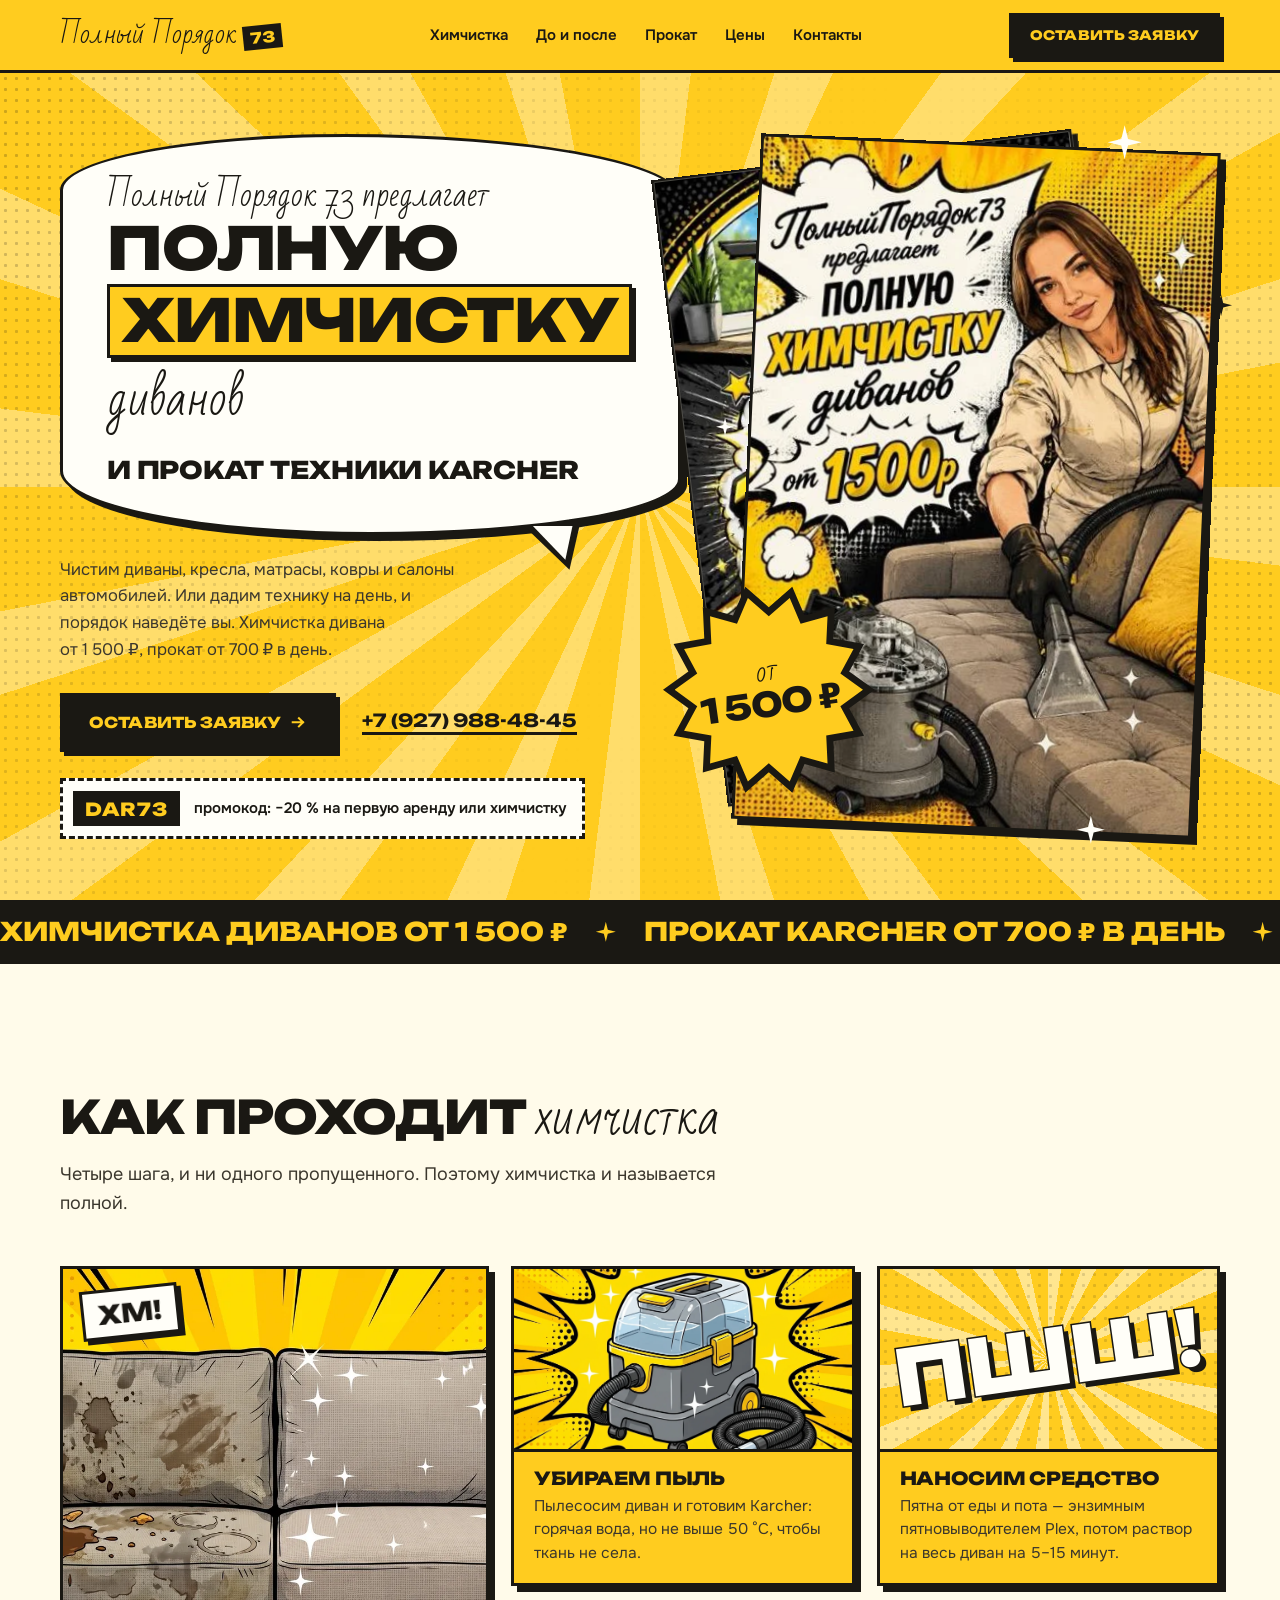
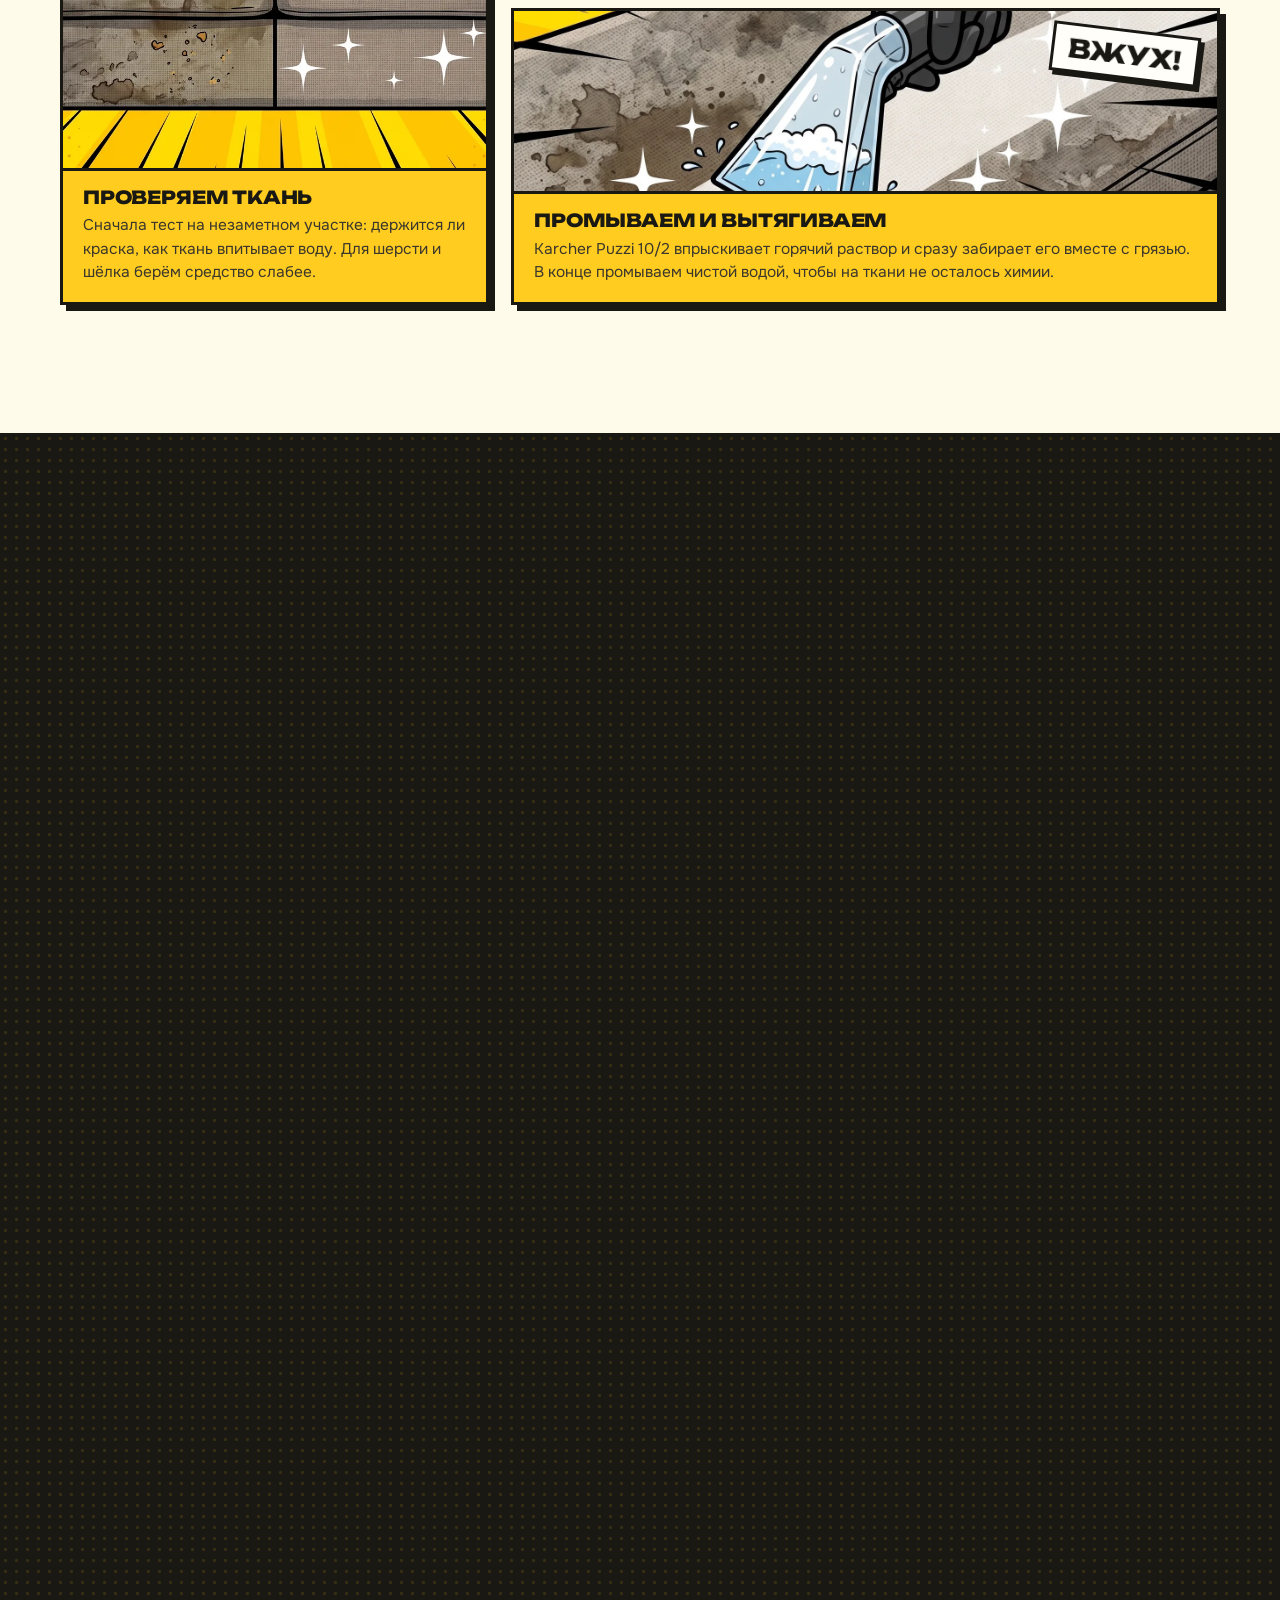
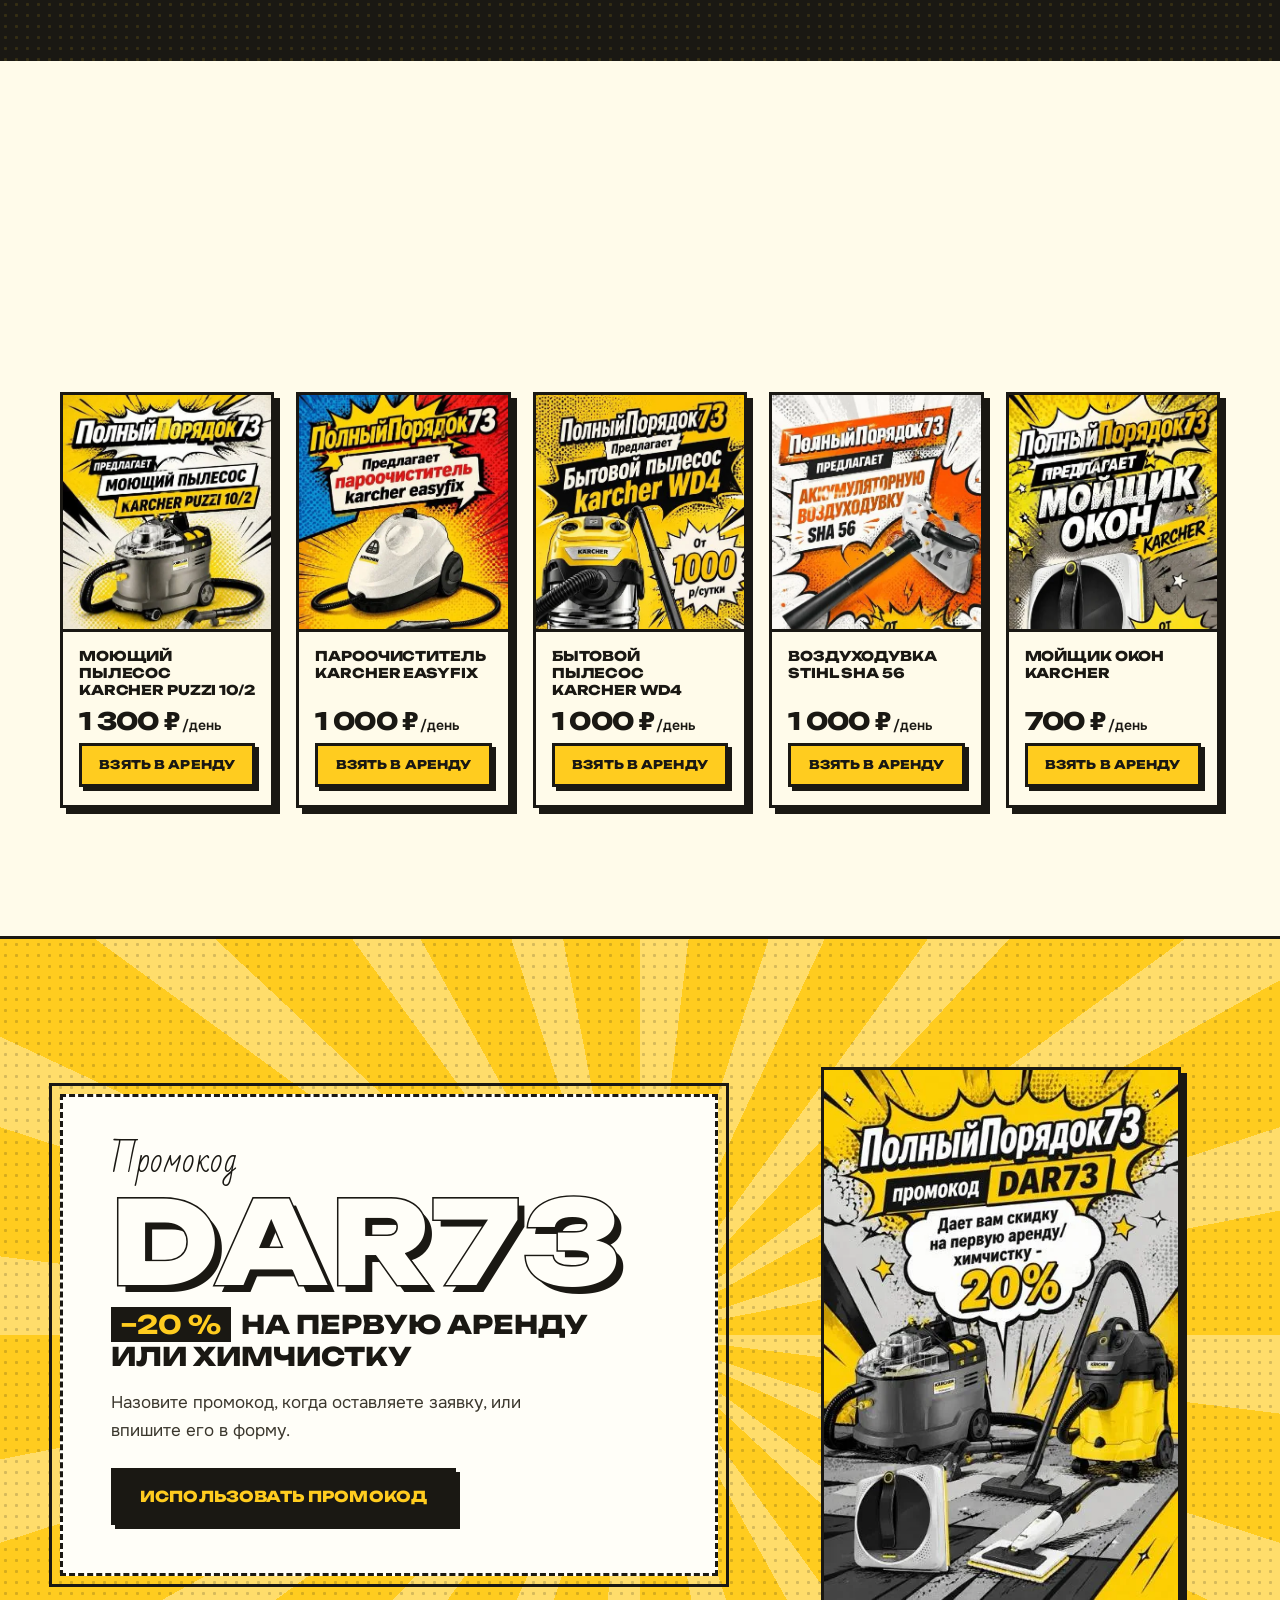
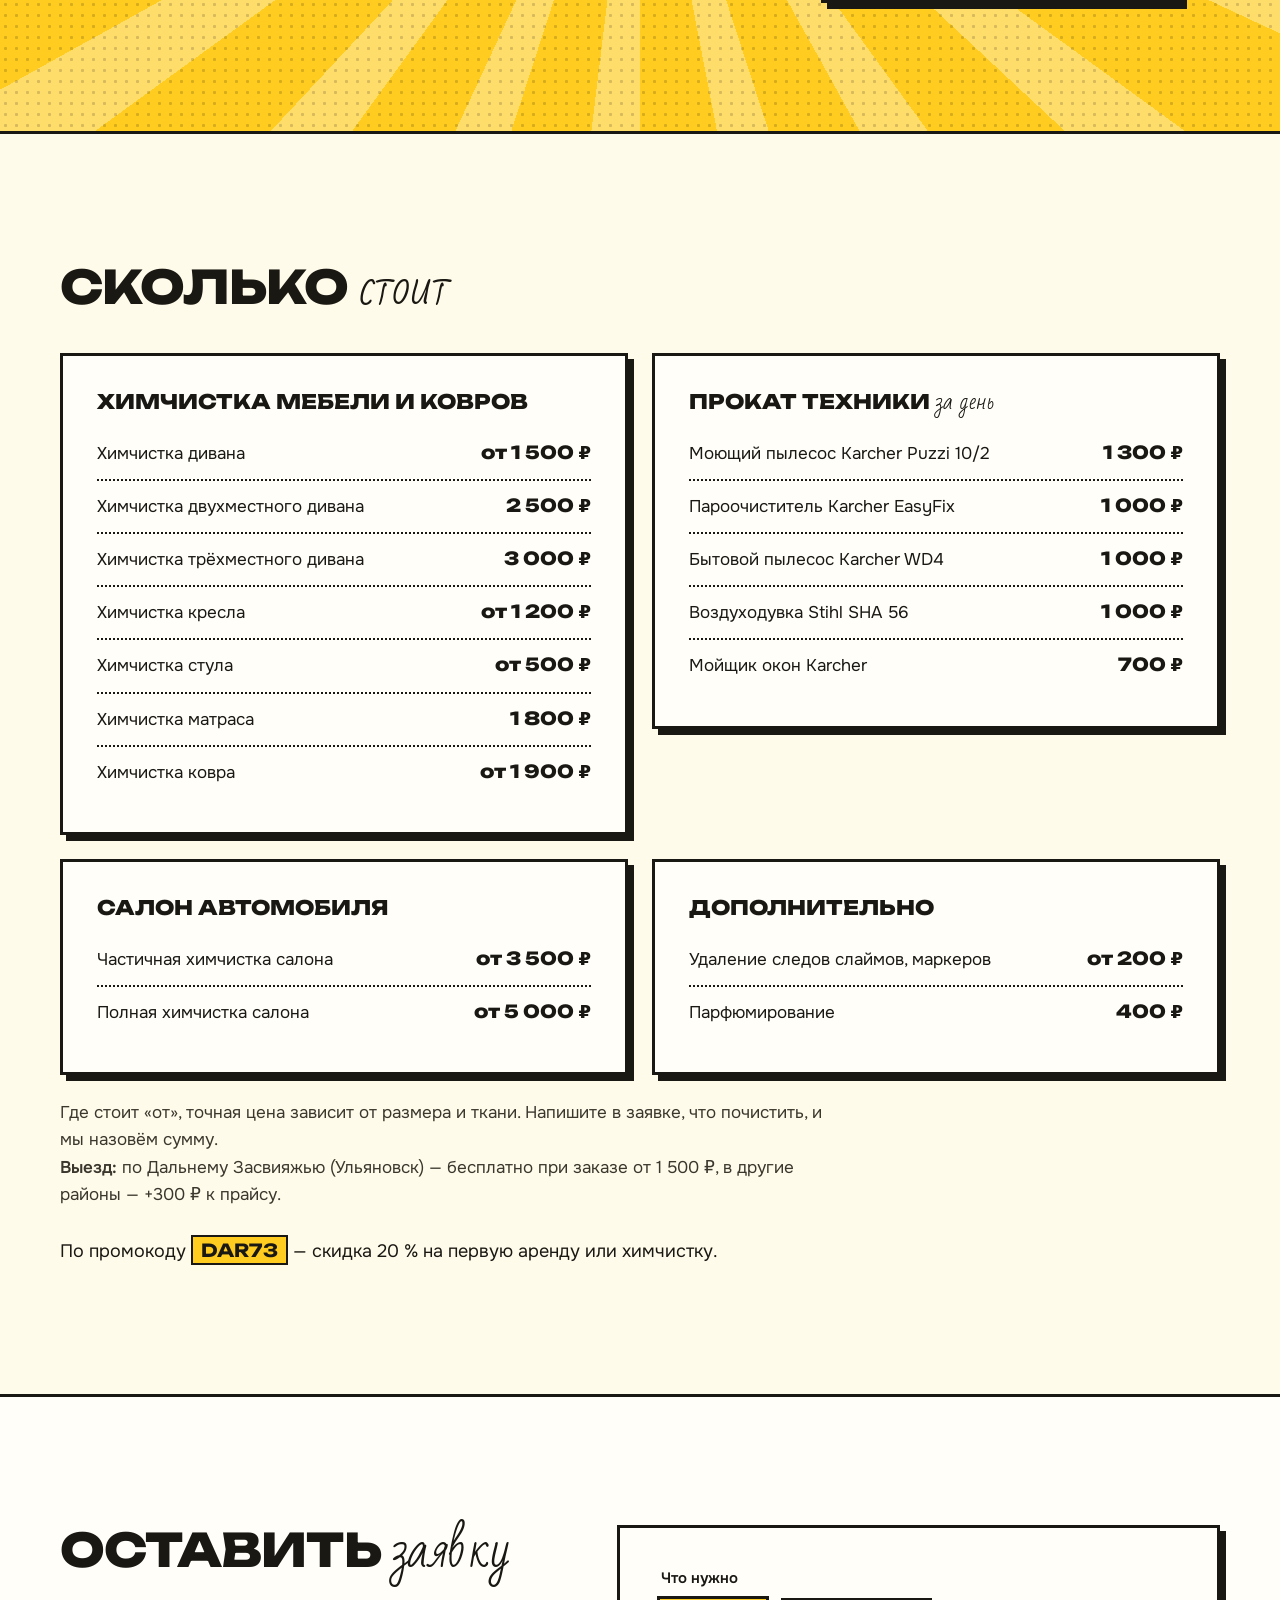
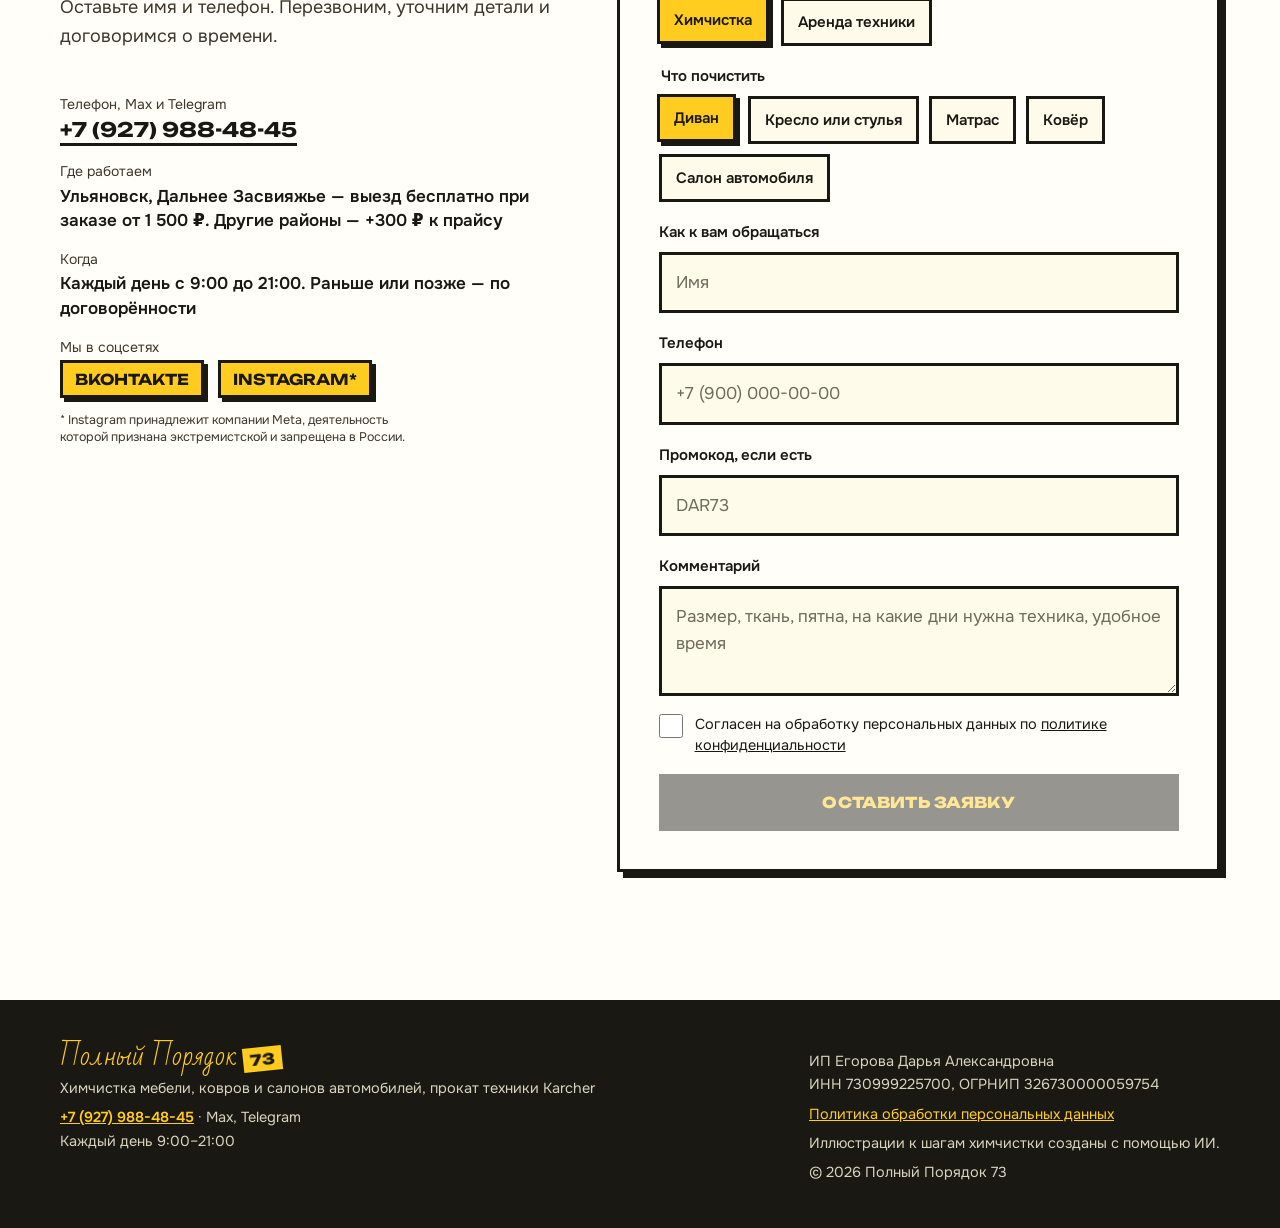
==== index.html @ cfc73b79 "Проект 00 — Полный Порядок 73: город Ульяновск Co-Authored-By: Claude Opus 5.5 (1M context) <noreply" ====
<!doctype html>
<html lang="ru">
<head>
<meta charset="utf-8">
<meta name="viewport" content="width=device-width, initial-scale=1, viewport-fit=cover">
<title>Полный Порядок 73 — химчистка диванов от 1 500 ₽ и прокат техники Karcher в Ульяновске</title>
<meta name="description" content="Ульяновск. Химчистка диванов от 1 500 ₽, кресел, матрасов, ковров и салонов автомобилей. Прокат техники Karcher от 700 ₽ в день: моющий пылесос Puzzi, пароочиститель, мойщик окон. Промокод DAR73 — скидка 20 % на первую аренду или химчистку.">
<meta name="theme-color" content="#ffcc1f">
<meta property="og:type" content="website">
<meta property="og:title" content="Полный Порядок 73 — химчистка диванов и прокат Karcher">
<meta property="og:description" content="Химчистка диванов от 1 500 ₽, прокат техники Karcher от 700 ₽ в день. Промокод DAR73 — скидка 20 %.">
<meta property="og:image" content="https://ledaomy26-hash.github.io/polnyy-poryadok-73/img/afisha.jpg">
<meta property="og:url" content="https://ledaomy26-hash.github.io/polnyy-poryadok-73/">
<meta property="og:locale" content="ru_RU">
<link rel="preload" href="fonts/unbounded-700-cyr.woff2" as="font" type="font/woff2" crossorigin>
<link rel="preload" href="fonts/badscript-cyr.woff2" as="font" type="font/woff2" crossorigin>
<link rel="stylesheet" href="css/style.css">
<script type="application/ld+json">
{"@context":"https://schema.org","@type":"LocalBusiness","name":"Полный Порядок 73","description":"Химчистка диванов, кресел, матрасов, ковров и салонов автомобилей, прокат техники Karcher","legalName":"ИП Егорова Дарья Александровна","taxID":"730999225700","priceRange":"200–5000 ₽","telephone":"+79279884845","openingHours":"Mo-Su 09:00-21:00","areaServed":"Ульяновск","address":{"@type":"PostalAddress","addressLocality":"Ульяновск","addressRegion":"Ульяновская область","addressCountry":"RU"},"sameAs":["https://vk.ru/id43137948"],"image":"img/afisha.jpg"}
</script>
</head>
<body>

<header class="top">
  <div class="wrap top__in">
    <a class="logo" href="#" aria-label="Полный Порядок 73, в начало"><span class="logo__name">Полный Порядок</span><span class="logo__num">73</span></a>
    <nav class="nav" aria-label="Разделы">
      <a href="#kak">Химчистка</a>
      <a href="#do-posle">До и после</a>
      <a href="#prokat">Прокат</a>
      <a href="#cena">Цены</a>
      <a href="#zayavka">Контакты</a>
    </nav>
    <a class="btn" href="#zayavka">Оставить заявку</a>
  </div>
</header>

<main>
  <section class="hero" aria-labelledby="h1">
    <div class="rays" aria-hidden="true"></div>
    <div class="halftone" aria-hidden="true"></div>
    <div class="wrap hero__grid">
      <div class="hero__text">
        <div class="bubble">
          <p class="hero__hand">Полный Порядок 73 предлагает</p>
          <h1 id="h1"><span class="w" style="--i:0">Полную</span> <span class="w mark" style="--i:1">химчистку</span> <span class="w hand" style="--i:2">диванов</span><span class="w h1__plus" style="--i:3">и&nbsp;прокат техники Karcher</span></h1>
        </div>
        <p class="hero__sub">Чистим диваны, кресла, матрасы, ковры и салоны автомобилей. Или дадим технику на день, и порядок наведёте вы. Химчистка дивана от&nbsp;1&nbsp;500&nbsp;₽, прокат от&nbsp;700&nbsp;₽ в&nbsp;день.</p>
        <div class="hero__cta">
          <a class="btn" href="#zayavka">Оставить заявку
            <svg class="btn__arrow" viewBox="0 0 24 24" fill="none" stroke="currentColor" stroke-width="3" stroke-linecap="square" aria-hidden="true"><path d="M4 12h15M13 6l6 6-6 6"/></svg></a>
          <a class="hero__phone" href="tel:+79279884845">+7 (927) 988-48-45</a>
        </div>
        <a class="hero__promo" href="#promo"><b>DAR73</b><span>промокод: −20&nbsp;% на&nbsp;первую аренду или химчистку</span></a>
      </div>
      <div class="hero__art">
        <div class="panel panel--back">
          <picture>
            <source srcset="img/afisha.webp" type="image/webp">
            <img src="img/afisha.jpg" width="445" height="667" alt="Техника Karcher Полного Порядка 73: моющий пылесос, пароочиститель, мойщик окон, хозяйственный пылесос, воздуходувка">
          </picture>
        </div>
        <div class="panel">
          <picture>
            <source srcset="img/plakat.webp" type="image/webp">
            <img src="img/plakat.jpg" width="445" height="667" alt="Дарья, мастер Полного Порядка 73, чистит диван моющим пылесосом">
          </picture>
        </div>
        <div class="price-star" aria-label="Химчистка дивана от 1 500 рублей"><div class="price-star__in"><span><small>от</small><b>1&nbsp;500&nbsp;₽</b></span></div></div>
        <i class="spark" style="--s:34px;top:-18px;right:14%;--d:.2s" aria-hidden="true"></i>
        <i class="spark spark--ink" style="--s:22px;top:22%;right:-26px;--d:1.1s" aria-hidden="true"></i>
        <i class="spark" style="--s:28px;bottom:-14px;right:22%;--d:.7s" aria-hidden="true"></i>
        <i class="spark" style="--s:18px;top:40%;left:-30px;--d:1.6s" aria-hidden="true"></i>
      </div>
    </div>
  </section>

  <div class="ticker" aria-hidden="true">
    <div class="ticker__track">
      <div class="ticker__item"><span>Химчистка диванов от 1 500 ₽</span><i></i><span>Прокат Karcher от 700 ₽ в день</span><i></i><span>Промокод DAR73 — −20 %</span><i></i><span>Полный Порядок 73</span><i></i></div>
      <div class="ticker__item"><span>Химчистка диванов от 1 500 ₽</span><i></i><span>Прокат Karcher от 700 ₽ в день</span><i></i><span>Промокод DAR73 — −20 %</span><i></i><span>Полный Порядок 73</span><i></i></div>
    </div>
  </div>

  <section class="sec" id="kak" aria-labelledby="h-kak">
    <div class="wrap">
      <h2 class="h2 rv" id="h-kak">Как проходит <span class="hand">химчистка</span></h2>
      <p class="lead rv" style="--i:1">Четыре шага, и ни одного пропущенного. Поэтому химчистка и называется полной.</p>

      <div class="strip">
        <article class="frame frame--big rv" style="--rr:-3deg">
          <div class="frame__pic">
            <picture>
              <source srcset="img/do-posle.webp" type="image/webp">
              <img src="img/do-posle.jpg" alt="Половина дивана грязная, половина чистая" loading="lazy">
            </picture>
          </div>
          <span class="boom" style="top:18px;left:18px;--r:-6deg">Хм!</span>
          <div class="frame__cap"><h3>Проверяем ткань</h3><p>Сначала тест на незаметном участке: держится ли краска, как ткань впитывает воду. Для шерсти и шёлка берём средство слабее.</p></div>
        </article>

        <article class="frame rv" style="--rr:4deg;--i:1">
          <div class="frame__pic">
            <picture>
              <source srcset="img/ekstraktor.webp" type="image/webp">
              <img src="img/ekstraktor.jpg" alt="Моющий пылесос-экстрактор" loading="lazy">
            </picture>
          </div>
          <div class="frame__cap"><h3>Убираем пыль</h3><p>Пылесосим диван и готовим Karcher: горячая вода, но не выше 50&nbsp;°C, чтобы ткань не села.</p></div>
        </article>

        <article class="frame frame--type rv" style="--rr:-5deg;--i:2">
          <div class="frame__pic frame__pic--type">
            <div class="halftone" aria-hidden="true"></div>
            <span class="onomato" aria-hidden="true">Пшш!</span>
          </div>
          <div class="frame__cap"><h3>Наносим средство</h3><p>Пятна от еды и пота — энзимным пятновыводителем Plex, потом раствор на весь диван на 5–15 минут.</p></div>
        </article>

        <article class="frame frame--wide rv" style="--rr:2deg;--i:3">
          <div class="frame__pic">
            <picture>
              <source srcset="img/nasadka.webp" type="image/webp">
              <img src="img/nasadka.jpg" alt="Рука в перчатке ведёт насадкой экстрактора по ткани дивана" loading="lazy">
            </picture>
          </div>
          <span class="boom" style="top:18px;right:18px;--r:7deg">Вжух!</span>
          <div class="frame__cap"><h3>Промываем и вытягиваем</h3><p>Karcher Puzzi 10/2 впрыскивает горячий раствор и сразу забирает его вместе с грязью. В конце промываем чистой водой, чтобы на ткани не осталось химии.</p></div>
        </article>
      </div>
    </div>
  </section>

  <section class="sec ba" id="do-posle" aria-labelledby="h-ba">
    <div class="halftone" aria-hidden="true"></div>
    <div class="wrap">
      <h2 class="h2 rv" id="h-ba">До и после</h2>
      <p class="lead rv" style="--i:1">Фотографии наших работ. Нажмите на снимок, чтобы открыть крупно.</p>
      <div class="works">
        <figure class="work work--tall rv" style="--rr:-2deg">
          <button class="work__pic" type="button" data-zoom="img/rabota-divan.jpg" aria-label="Открыть крупно: угловой диван до и после чистки">
            <picture>
              <source srcset="img/rabota-divan.webp" type="image/webp">
              <img src="img/rabota-divan.jpg" width="853" height="1280" alt="Угловой диван: сверху до чистки, снизу после" loading="lazy">
            </picture>
            <span class="ba__tag ba__tag--before" style="top:14px;left:14px">До</span>
            <span class="ba__tag ba__tag--after" style="top:calc(50% + 14px);left:14px;right:auto">После</span>
          </button>
          <figcaption>Угловой диван</figcaption>
        </figure>
        <figure class="work rv" style="--rr:2deg;--i:1">
          <button class="work__pic" type="button" data-zoom="img/rabota-matras.jpg" aria-label="Открыть крупно: матрас до и после чистки">
            <picture>
              <source srcset="img/rabota-matras.webp" type="image/webp">
              <img src="img/rabota-matras.jpg" width="1000" height="1000" alt="Матрас: слева до чистки, справа после" loading="lazy">
            </picture>
            <span class="ba__tag ba__tag--before">До</span>
            <span class="ba__tag ba__tag--after">После</span>
          </button>
          <figcaption>Матрас</figcaption>
        </figure>
        <figure class="work rv" style="--rr:-3deg;--i:2">
          <button class="work__pic" type="button" data-zoom="img/rabota-laminat.jpg" aria-label="Открыть крупно: ламинат до и после чистки">
            <picture>
              <source srcset="img/rabota-laminat.webp" type="image/webp">
              <img src="img/rabota-laminat.jpg" width="1000" height="1000" alt="Ламинат: слева до чистки, справа после" loading="lazy">
            </picture>
            <span class="ba__tag ba__tag--before">До</span>
            <span class="ba__tag ba__tag--after">После</span>
          </button>
          <figcaption>Ламинат</figcaption>
        </figure>
        <figure class="work rv" style="--rr:3deg;--i:3">
          <button class="work__pic" type="button" data-zoom="img/rabota-sidenya.jpg" aria-label="Открыть крупно: сиденья автомобиля до и после чистки">
            <picture>
              <source srcset="img/rabota-sidenya.webp" type="image/webp">
              <img src="img/rabota-sidenya.jpg" width="1000" height="1000" alt="Сиденья автомобиля: слева до чистки, справа после" loading="lazy">
            </picture>
            <span class="ba__tag ba__tag--before">До</span>
            <span class="ba__tag ba__tag--after">После</span>
          </button>
          <figcaption>Сиденья автомобиля</figcaption>
        </figure>
        <div class="work work--next rv" style="--rr:-2deg;--i:4">
          <p>Следующий —</p>
          <b>ваш диван</b>
          <small>По промокоду DAR73 первая химчистка на 20&nbsp;% дешевле.</small>
          <a class="btn" href="#zayavka">Оставить заявку</a>
        </div>
      </div>
    </div>
  </section>

  <section class="sec" id="prokat" aria-labelledby="h-prokat">
    <div class="wrap">
      <h2 class="h2 rv" id="h-prokat">Прокат техники <span class="hand">Karcher</span></h2>
      <p class="lead rv" style="--i:1">Хотите навести порядок сами? Берите технику на день. Цена указана за день аренды. Нужен только паспорт или другой документ, удостоверяющий личность, — без залога.</p>
      <div class="rent">
        <article class="item rv" style="--rr:-2deg">
          <picture>
            <source srcset="img/prokat-puzzi.webp" type="image/webp">
            <img src="img/prokat-puzzi.jpg" width="445" height="667" alt="Моющий пылесос Karcher Puzzi 10/2" loading="lazy">
          </picture>
          <div class="item__cap">
            <h3>Моющий пылесос Karcher Puzzi&nbsp;10/2</h3>
            <p class="item__price">1&nbsp;300&nbsp;₽<span>/день</span></p>
            <a class="btn btn--sun" href="#zayavka" data-pick="Моющий пылесос Karcher Puzzi 10/2">Взять в аренду</a>
          </div>
        </article>
        <article class="item rv" style="--rr:2deg;--i:1">
          <picture>
            <source srcset="img/prokat-easyfix.webp" type="image/webp">
            <img src="img/prokat-easyfix.jpg" width="445" height="667" alt="Пароочиститель Karcher EasyFix" loading="lazy">
          </picture>
          <div class="item__cap">
            <h3>Пароочиститель Karcher EasyFix</h3>
            <p class="item__price">1&nbsp;000&nbsp;₽<span>/день</span></p>
            <a class="btn btn--sun" href="#zayavka" data-pick="Пароочиститель Karcher EasyFix">Взять в аренду</a>
          </div>
        </article>
        <article class="item rv" style="--rr:-3deg;--i:2">
          <picture>
            <source srcset="img/prokat-wd4.webp" type="image/webp">
            <img src="img/prokat-wd4.jpg" width="445" height="667" alt="Бытовой пылесос Karcher WD4" loading="lazy">
          </picture>
          <div class="item__cap">
            <h3>Бытовой пылесос Karcher WD4</h3>
            <p class="item__price">1&nbsp;000&nbsp;₽<span>/день</span></p>
            <a class="btn btn--sun" href="#zayavka" data-pick="Бытовой пылесос Karcher WD4">Взять в аренду</a>
          </div>
        </article>
        <article class="item rv" style="--rr:3deg;--i:3">
          <picture>
            <source srcset="img/prokat-sha56.webp" type="image/webp">
            <img src="img/prokat-sha56.jpg" width="445" height="667" alt="Воздуходувка Stihl SHA 56" loading="lazy">
          </picture>
          <div class="item__cap">
            <h3>Воздуходувка Stihl SHA&nbsp;56</h3>
            <p class="item__price">1&nbsp;000&nbsp;₽<span>/день</span></p>
            <a class="btn btn--sun" href="#zayavka" data-pick="Воздуходувка Stihl SHA 56">Взять в аренду</a>
          </div>
        </article>
        <article class="item rv" style="--rr:-2deg;--i:4">
          <picture>
            <source srcset="img/prokat-okna.webp" type="image/webp">
            <img src="img/prokat-okna.jpg" width="445" height="667" alt="Мойщик окон Karcher" loading="lazy">
          </picture>
          <div class="item__cap">
            <h3>Мойщик окон Karcher</h3>
            <p class="item__price">700&nbsp;₽<span>/день</span></p>
            <a class="btn btn--sun" href="#zayavka" data-pick="Мойщик окон Karcher">Взять в аренду</a>
          </div>
        </article>
      </div>
    </div>
  </section>

  <section class="sec promo" id="promo" aria-labelledby="h-promo">
    <div class="rays" aria-hidden="true"></div>
    <div class="halftone" aria-hidden="true"></div>
    <div class="wrap promo__in">
      <div class="coupon rv">
        <p class="coupon__hand">Промокод</p>
        <h2 class="coupon__code" id="h-promo">DAR73</h2>
        <p class="coupon__deal"><b>−20&nbsp;%</b> на первую аренду или химчистку</p>
        <p class="coupon__how">Назовите промокод, когда оставляете заявку, или впишите его в форму.</p>
        <a class="btn" href="#zayavka">Использовать промокод</a>
      </div>
      <div class="promo__art rv" style="--rr:4deg;--i:1">
        <div class="panel">
          <picture>
            <source srcset="img/promo-dar73.webp" type="image/webp">
            <img src="img/promo-dar73.jpg" width="445" height="667" alt="Промокод DAR73 даёт скидку 20 % на первую аренду или химчистку" loading="lazy">
          </picture>
        </div>
      </div>
    </div>
  </section>

  <section class="sec" id="cena" aria-labelledby="h-cena">
    <div class="wrap">
      <h2 class="h2 rv" id="h-cena">Сколько <span class="hand">стоит</span></h2>
      <div class="prices">
        <div class="prices__box rv">
          <h3>Химчистка мебели и ковров</h3>
          <ul>
            <li><span>Химчистка дивана</span><b>от 1&nbsp;500&nbsp;₽</b></li>
            <li><span>Химчистка двухместного дивана</span><b>2&nbsp;500&nbsp;₽</b></li>
            <li><span>Химчистка трёхместного дивана</span><b>3&nbsp;000&nbsp;₽</b></li>
            <li><span>Химчистка кресла</span><b>от 1&nbsp;200&nbsp;₽</b></li>
            <li><span>Химчистка стула</span><b>от 500&nbsp;₽</b></li>
            <li><span>Химчистка матраса</span><b>1&nbsp;800&nbsp;₽</b></li>
            <li><span>Химчистка ковра</span><b>от 1&nbsp;900&nbsp;₽</b></li>
          </ul>
        </div>
        <div class="prices__box rv" style="--i:1">
          <h3>Прокат техники <small>за день</small></h3>
          <ul>
            <li><span>Моющий пылесос Karcher Puzzi 10/2</span><b>1&nbsp;300&nbsp;₽</b></li>
            <li><span>Пароочиститель Karcher EasyFix</span><b>1&nbsp;000&nbsp;₽</b></li>
            <li><span>Бытовой пылесос Karcher WD4</span><b>1&nbsp;000&nbsp;₽</b></li>
            <li><span>Воздуходувка Stihl SHA 56</span><b>1&nbsp;000&nbsp;₽</b></li>
            <li><span>Мойщик окон Karcher</span><b>700&nbsp;₽</b></li>
          </ul>
        </div>
        <div class="prices__box rv" style="--i:2">
          <h3>Салон автомобиля</h3>
          <ul>
            <li><span>Частичная химчистка салона</span><b>от 3&nbsp;500&nbsp;₽</b></li>
            <li><span>Полная химчистка салона</span><b>от 5&nbsp;000&nbsp;₽</b></li>
          </ul>
        </div>
        <div class="prices__box rv" style="--i:3">
          <h3>Дополнительно</h3>
          <ul>
            <li><span>Удаление следов слаймов, маркеров</span><b>от 200&nbsp;₽</b></li>
            <li><span>Парфюмирование</span><b>400&nbsp;₽</b></li>
          </ul>
        </div>
      </div>
      <p class="prices__note rv">Где стоит «от», точная цена зависит от размера и ткани. Напишите в заявке, что почистить, и мы назовём сумму.<br><b>Выезд:</b> по Дальнему Засвияжью (Ульяновск) — бесплатно при заказе от 1&nbsp;500&nbsp;₽, в другие районы — +300&nbsp;₽ к прайсу.</p>
      <p class="prices__promo rv" style="--i:2">По промокоду <b>DAR73</b> — скидка 20&nbsp;% на первую аренду или химчистку.</p>
    </div>
  </section>

  <section class="sec sec--paper" id="zayavka" aria-labelledby="h-zayavka">
    <div class="wrap order">
      <div class="order__aside">
        <h2 class="h2 rv" id="h-zayavka">Оставить <span class="hand">заявку</span></h2>
        <p class="lead rv" style="--i:1">Оставьте имя и телефон. Перезвоним, уточним детали и договоримся о времени.</p>
        <ul class="contacts rv" style="--i:2">
          <li><span>Телефон, Max и Telegram</span><a href="tel:+79279884845">+7 (927) 988-48-45</a></li>
          <li><span>Где работаем</span><b>Ульяновск, Дальнее Засвияжье — выезд бесплатно при заказе от&nbsp;1&nbsp;500&nbsp;₽. Другие районы — +300&nbsp;₽ к&nbsp;прайсу</b></li>
          <li><span>Когда</span><b>Каждый день с&nbsp;9:00 до&nbsp;21:00. Раньше или позже — по договорённости</b></li>
          <li><span>Мы в соцсетях</span><span class="socials"><a href="https://vk.ru/id43137948" target="_blank" rel="noopener">ВКонтакте</a><a href="https://instagram.com/polniyporyadok73" target="_blank" rel="noopener">Instagram*</a></span></li>
        </ul>
        <p class="meta-note rv" style="--i:3">* Instagram принадлежит компании Meta, деятельность которой признана экстремистской и запрещена в России.</p>
      </div>

      <form class="form rv" style="--i:1" novalidate data-form>
        <fieldset class="field chips">
          <legend>Что нужно</legend>
          <label class="chip"><input type="radio" name="usluga" value="Химчистка" checked data-usluga><span>Химчистка</span></label>
          <label class="chip"><input type="radio" name="usluga" value="Аренда техники" data-usluga><span>Аренда техники</span></label>
        </fieldset>
        <fieldset class="field chips" data-for="Химчистка">
          <legend>Что почистить</legend>
          <label class="chip"><input type="radio" name="chto" value="Диван" checked><span>Диван</span></label>
          <label class="chip"><input type="radio" name="chto" value="Кресло или стулья"><span>Кресло или стулья</span></label>
          <label class="chip"><input type="radio" name="chto" value="Матрас"><span>Матрас</span></label>
          <label class="chip"><input type="radio" name="chto" value="Ковёр"><span>Ковёр</span></label>
          <label class="chip"><input type="radio" name="chto" value="Салон автомобиля"><span>Салон автомобиля</span></label>
        </fieldset>
        <div class="field" data-for="Аренда техники" hidden>
          <label for="f-tech">Какая техника</label>
          <select id="f-tech" name="tehnika">
            <option>Моющий пылесос Karcher Puzzi 10/2</option>
            <option>Пароочиститель Karcher EasyFix</option>
            <option>Бытовой пылесос Karcher WD4</option>
            <option>Воздуходувка Stihl SHA 56</option>
            <option>Мойщик окон Karcher</option>
          </select>
        </div>
        <div class="field">
          <label for="f-name">Как к вам обращаться</label>
          <input id="f-name" name="name" type="text" autocomplete="name" placeholder="Имя">
        </div>
        <div class="field" data-need>
          <label for="f-phone">Телефон</label>
          <input id="f-phone" name="phone" type="tel" inputmode="tel" autocomplete="tel" placeholder="+7 (900) 000-00-00" required>
          <span class="err" role="alert">Укажите номер, чтобы мы могли перезвонить</span>
        </div>
        <div class="field">
          <label for="f-promo">Промокод, если есть</label>
          <input id="f-promo" name="promo" type="text" autocomplete="off" placeholder="DAR73">
        </div>
        <div class="field">
          <label for="f-msg">Комментарий</label>
          <textarea id="f-msg" name="msg" placeholder="Размер, ткань, пятна, на какие дни нужна техника, удобное время"></textarea>
        </div>
        <label class="consent"><input type="checkbox" name="consent" data-consent> <span>Согласен на обработку персональных данных по <a href="politika.html">политике конфиденциальности</a></span></label>
        <button class="btn" type="submit" disabled data-submit>Оставить заявку</button>
        <div class="form__done" hidden data-done>
          <b>Заявка принята!</b>
          <p>Скоро перезвоним</p>
        </div>
      </form>
    </div>
  </section>
</main>

<footer class="foot">
  <div class="wrap foot__in">
    <div>
      <a class="logo" href="#"><span class="logo__name">Полный Порядок</span><span class="logo__num">73</span></a>
      <p>Химчистка мебели, ковров и салонов автомобилей, прокат техники Karcher</p>
      <p><a href="tel:+79279884845">+7 (927) 988-48-45</a> · Max, Telegram<br>Каждый день 9:00–21:00</p>
    </div>
    <div>
      <p>ИП Егорова Дарья Александровна<br>ИНН 730999225700, ОГРНИП 326730000059754</p>
      <p><a href="politika.html">Политика обработки персональных данных</a></p>
      <p>Иллюстрации к шагам химчистки созданы с помощью ИИ.</p>
      <p>© 2026 Полный Порядок 73</p>
    </div>
  </div>
</footer>

<div class="dock"><a class="btn btn--sun dock__call" href="tel:+79279884845" aria-label="Позвонить +7 (927) 988-48-45">Позвонить</a><a class="btn" href="#zayavka">Заявка</a></div>

<dialog class="zoom" data-zoom-box aria-label="Фото работы крупно">
  <img alt="" data-zoom-img>
  <button class="zoom__x" type="button" data-zoom-close aria-label="Закрыть">×</button>
</dialog>

<script src="js/site.js" defer></script>
</body>
</html>
---- css/style.css ----
/* Полный Порядок 73 — химчистка диванов. Стиль взят с плаката заказчика: комикс, жёлтый с чёрным, точечный растр. */

@font-face{font-family:"Unbounded";font-weight:700 800;font-display:swap;src:url("../fonts/unbounded-700-cyr.woff2") format("woff2");unicode-range:U+0301,U+0400-045F,U+0490-0491,U+04B0-04B1,U+2116}
@font-face{font-family:"Unbounded";font-weight:700 800;font-display:swap;src:url("../fonts/unbounded-700-lat.woff2") format("woff2");unicode-range:U+0000-00FF,U+0131,U+0152-0153,U+02BB-02BC,U+02C6,U+02DA,U+02DC,U+2000-206F,U+20BD,U+2122,U+2212}
@font-face{font-family:"Onest";font-weight:400 600;font-display:swap;src:url("../fonts/onest-400-cyr.woff2") format("woff2");unicode-range:U+0301,U+0400-045F,U+0490-0491,U+04B0-04B1,U+2116}
@font-face{font-family:"Onest";font-weight:400 600;font-display:swap;src:url("../fonts/onest-400-lat.woff2") format("woff2");unicode-range:U+0000-00FF,U+0131,U+0152-0153,U+02BB-02BC,U+02C6,U+02DA,U+02DC,U+2000-206F,U+20BD,U+2122,U+2212}
@font-face{font-family:"Bad Script";font-weight:400;font-display:swap;src:url("../fonts/badscript-cyr.woff2") format("woff2");unicode-range:U+0301,U+0400-045F,U+0490-0491,U+04B0-04B1,U+2116}
@font-face{font-family:"Bad Script";font-weight:400;font-display:swap;src:url("../fonts/badscript-lat.woff2") format("woff2");unicode-range:U+0000-00FF,U+2000-206F}

:root{
  --ink:#1a1813;
  --ink-soft:#3b372d;
  --sun:#ffcc1f;
  --sun-deep:#f2b300;
  --sun-pale:#ffe680;
  --paper:#fffbea;
  --white:#fffef8;
  --sofa:#8d877b;
  --line:3px;
  --pop:6px 6px 0 var(--ink);
  --pop-sm:4px 4px 0 var(--ink);
  --ease-out:cubic-bezier(.22,1,.36,1);
  --ease-pop:cubic-bezier(.34,1.56,.64,1);
  --wrap:1240px;
  --display:"Unbounded","Arial Black",system-ui,sans-serif;
  --body:"Onest","Segoe UI",system-ui,sans-serif;
  --hand:"Bad Script","Segoe Script",cursive;
  --star:polygon(100% 50%,88% 58.7%,95% 71.7%,80.5% 74.3%,81.2% 89.1%,66.9% 85.1%,61.1% 98.7%,50% 89%,38.9% 98.7%,33.1% 85.1%,18.8% 89.1%,19.5% 74.3%,5% 71.7%,12% 58.7%,0% 50%,12% 41.3%,5% 28.3%,19.5% 25.7%,18.8% 10.9%,33.1% 14.9%,38.9% 1.3%,50% 11%,61.1% 1.3%,66.9% 14.9%,81.2% 10.9%,80.5% 25.7%,95% 28.3%,88% 41.3%);
  --spark:polygon(50% 0%,59.9% 40.1%,100% 50%,59.9% 59.9%,50% 100%,40.1% 59.9%,0% 50%,40.1% 40.1%);
}

*,*::before,*::after{box-sizing:border-box}
html{scroll-behavior:smooth;scroll-padding-top:84px;-webkit-text-size-adjust:100%}
body{margin:0;background:var(--paper);color:var(--ink);font:400 17px/1.6 var(--body);overflow-x:hidden}
img{max-width:100%;display:block;height:auto}
a{color:inherit}
button,input,select,textarea{font:inherit;color:inherit}
:focus-visible{outline:3px solid var(--ink);outline-offset:3px}
.wrap{max-width:var(--wrap);margin:0 auto;padding-inline:clamp(16px,4vw,40px)}
.sr{position:absolute;width:1px;height:1px;overflow:hidden;clip:rect(0 0 0 0);white-space:nowrap}

/* растр и лучи — общая фактура комикса */
.halftone{position:absolute;inset:0;pointer-events:none;
  background-image:radial-gradient(circle,var(--ink) 1.3px,transparent 1.8px);background-size:11px 11px;opacity:.16}
.rays{position:absolute;left:50%;top:50%;width:260vmax;height:260vmax;translate:-50% -50%;pointer-events:none;
  background:repeating-conic-gradient(from 0deg,rgba(255,255,255,.34) 0deg 7deg,transparent 7deg 18deg)}

/* кнопка — плашка комикса с жёсткой тенью */
.btn{display:inline-flex;align-items:center;gap:.6em;white-space:nowrap;cursor:pointer;text-decoration:none;
  font:800 15px/1 var(--display);letter-spacing:.01em;text-transform:uppercase;
  padding:18px 26px;background:var(--ink);color:var(--sun);border:var(--line) solid var(--ink);box-shadow:var(--pop-sm);
  transition:transform .16s var(--ease-out),box-shadow .16s var(--ease-out),background-color .16s}
.btn:hover{transform:translate(-2px,-2px);box-shadow:6px 6px 0 var(--sun-deep)}
.btn:active{transform:translate(3px,3px);box-shadow:0 0 0 var(--ink)}
.btn--sun{background:var(--sun);color:var(--ink)}
.btn--sun:hover{box-shadow:6px 6px 0 var(--ink)}
.btn__arrow{width:1.1em;height:1.1em;flex:none}

/* шапка */
.top{position:sticky;top:0;z-index:30;background:var(--sun);border-bottom:var(--line) solid var(--ink)}
.top__in{display:flex;align-items:center;justify-content:space-between;gap:24px;height:70px}
.logo{display:flex;align-items:baseline;gap:6px;text-decoration:none;line-height:1}
.logo__name{font:400 26px/1 var(--hand);white-space:nowrap}
.logo__num{font:800 15px/1 var(--display);background:var(--ink);color:var(--sun);padding:5px 7px 4px;transform:rotate(-6deg);display:inline-block}
.nav{display:flex;gap:28px;font-weight:600;font-size:15px}
.nav a{text-decoration:none;position:relative;padding:4px 0}
.nav a::after{content:"";position:absolute;left:0;right:0;bottom:-2px;height:3px;background:var(--ink);transform:scaleX(0);transform-origin:left;transition:transform .2s var(--ease-out)}
.nav a:hover::after{transform:scaleX(1)}
.top .btn{padding:13px 18px;font-size:13px}

/* первый экран */
.hero{position:relative;overflow:hidden;background:var(--sun);border-bottom:var(--line) solid var(--ink);isolation:isolate}
.hero .rays{animation:spin 120s linear infinite;z-index:-2}
.hero .halftone{z-index:-1;-webkit-mask-image:linear-gradient(115deg,#000 0%,transparent 55%,#000 100%);mask-image:linear-gradient(115deg,#000 0%,transparent 55%,#000 100%);opacity:.22}
.hero__grid{display:grid;grid-template-columns:1.12fr .88fr;gap:clamp(24px,4vw,64px);align-items:center;min-height:calc(100dvh - 73px);padding-block:clamp(32px,6vh,72px)}
.bubble{position:relative;background:var(--white);border:var(--line) solid var(--ink);box-shadow:var(--pop);padding:clamp(24px,3.4vw,44px) clamp(22px,3.4vw,48px) clamp(26px,3.4vw,46px);border-radius:46% 54% 50% 50% / 14% 16% 14% 16%}
.bubble::after,.bubble::before{content:"";position:absolute;right:16%;bottom:-38px;width:56px;height:44px;background:var(--ink);clip-path:polygon(0 0,100% 0,82% 100%)}
.bubble::before{z-index:1;background:var(--white);right:calc(16% + 7px);bottom:-28px;width:40px;height:34px}
.hero__hand{font:400 clamp(22px,2.4vw,32px)/1 var(--hand);margin:0 0 6px}
.hero h1{font:800 clamp(34px,4.6vw,64px)/1.06 var(--display);letter-spacing:-.02em;text-transform:uppercase;margin:0}
.hero h1 .mark{display:inline-block;background:var(--sun);border:var(--line) solid var(--ink);padding:2px 12px 4px;margin:4px 0;transform:rotate(-2deg);box-shadow:var(--pop-sm)}
.hero h1 .hand{display:block;font:400 clamp(30px,3.6vw,50px)/1.1 var(--hand);text-transform:none;letter-spacing:0;margin-top:4px}
.hero__sub{font-size:clamp(16px,1.3vw,19px);max-width:36ch;margin:22px 0 0;color:var(--ink-soft)}
.hero__cta{display:flex;flex-wrap:wrap;align-items:center;gap:18px 26px;margin-top:30px}
.hero__phone{font:700 18px/1.2 var(--display);text-decoration:none;border-bottom:3px solid var(--ink)}
.hero h1 .h1__plus{display:block;font:800 clamp(17px,1.9vw,26px)/1.15 var(--display);letter-spacing:-.01em;margin-top:12px}
.hero__promo{display:inline-flex;align-items:center;gap:14px;margin-top:26px;text-decoration:none;background:var(--white);border:var(--line) dashed var(--ink);padding:10px 16px 10px 10px;max-width:100%;transition:transform .16s var(--ease-out)}
.hero__promo:hover{transform:rotate(-1.5deg)}
.hero__promo b{font:800 18px/1 var(--display);background:var(--ink);color:var(--sun);padding:9px 12px 8px;letter-spacing:.04em;flex:none}
.hero__promo span{font-weight:600;font-size:15px;line-height:1.35}

.hero__art{position:relative;justify-self:center;width:min(100%,460px);isolation:isolate}
.panel{position:relative;border:var(--line) solid var(--ink);box-shadow:var(--pop);background:var(--white);overflow:hidden}
.hero__art .panel{transform:rotate(2.5deg)}
.hero__art .panel--back{position:absolute;inset:0;transform:rotate(-7deg) translate(-16%,-4%) scale(.92);z-index:-1}
.hero__art img{width:100%;aspect-ratio:445/667;object-fit:cover}

.price-star{position:absolute;z-index:2;display:grid;place-items:center;text-align:center;aspect-ratio:1;container-type:inline-size;
  background:var(--ink);clip-path:var(--star);color:var(--ink)}
.price-star__in{display:grid;place-items:center;width:89%;aspect-ratio:1;clip-path:var(--star);background:var(--sun)}
.price-star__in > span{display:grid;justify-items:center;line-height:1;transform:rotate(-8deg)}
.price-star small{font:400 13cqi/1 var(--hand)}
.price-star b{font:800 16cqi/1.05 var(--display);letter-spacing:-.04em;white-space:nowrap}
.price-star em{font:400 7.5cqi/1.1 var(--hand);font-style:normal;margin-top:2cqi}
.hero__art .price-star{left:-18%;bottom:5%;width:46%}

.spark{position:absolute;width:var(--s,26px);aspect-ratio:1;background:var(--white);clip-path:var(--spark);pointer-events:none;filter:drop-shadow(0 0 0 var(--ink))}
.spark--ink{background:var(--ink)}

/* бегущая строка */
.ticker{background:var(--ink);color:var(--sun);border-bottom:var(--line) solid var(--ink);overflow:hidden;padding:16px 0}
.ticker__track{display:flex;width:max-content;animation:ticker 32s linear infinite}
.ticker__item{display:flex;align-items:center;gap:28px;padding-right:28px;font:800 clamp(18px,2vw,26px)/1 var(--display);text-transform:uppercase;white-space:nowrap}
.ticker__item i{width:20px;height:20px;background:var(--sun);clip-path:var(--spark);flex:none}

/* общие заголовки разделов */
.sec{position:relative;padding-block:clamp(72px,10vw,128px)}
.h2{font:800 clamp(28px,3.6vw,48px)/1.08 var(--display);letter-spacing:-.02em;text-transform:uppercase;margin:0 0 18px}
.h2 .hand{font:400 1.05em/1 var(--hand);text-transform:none;letter-spacing:0}
.lead{max-width:58ch;margin:0;color:var(--ink-soft);font-size:18px}

/* как проходит чистка — раскадровка */
.strip{display:grid;grid-template-columns:1.25fr 1fr 1fr;grid-template-rows:auto auto;gap:22px;margin-top:48px}
.frame{position:relative;border:var(--line) solid var(--ink);box-shadow:var(--pop);background:var(--white);overflow:hidden;min-height:260px;display:flex;flex-direction:column}
.frame--big{grid-row:span 2}
.frame--wide{grid-column:span 2}
.frame__pic{position:relative;flex:1;min-height:180px;background:var(--sun-pale);overflow:hidden}
.frame__pic img{position:absolute;inset:0;width:100%;height:100%;object-fit:cover}
.frame__pic .halftone{opacity:.14}
.frame__cap{position:relative;background:var(--sun);border-top:var(--line) solid var(--ink);padding:16px 20px 18px}
.frame__cap h3{font:800 18px/1.2 var(--display);text-transform:uppercase;margin:0 0 6px;letter-spacing:-.01em}
.frame__cap p{margin:0;font-size:15.5px;line-height:1.5;color:var(--ink-soft)}
.frame__pic--type{display:grid;place-items:center;background:var(--sun);isolation:isolate}
.frame__pic--type::before{content:"";position:absolute;inset:-40%;z-index:-1;background:repeating-conic-gradient(from 0deg,rgba(255,255,255,.5) 0deg 8deg,transparent 8deg 20deg)}
.onomato{position:relative;font:800 clamp(48px,6vw,84px)/1 var(--display);text-transform:uppercase;color:var(--white);-webkit-text-stroke:3px var(--ink);paint-order:stroke fill;text-shadow:6px 6px 0 var(--ink);transform:rotate(-8deg);transition:transform .25s var(--ease-pop)}
.frame:hover .onomato{transform:rotate(4deg) scale(1.1)}
.boom{position:absolute;z-index:2;font:800 clamp(18px,2vw,26px)/1 var(--display);color:var(--ink);background:var(--white);border:var(--line) solid var(--ink);padding:10px 14px 8px;box-shadow:var(--pop-sm);transform:rotate(var(--r,-8deg));text-transform:uppercase;transition:transform .2s var(--ease-pop)}
.frame:hover .boom{transform:rotate(calc(var(--r,-8deg) * -1)) scale(1.08)}

/* до и после */
.ba{background:var(--ink);color:var(--paper);overflow:hidden;isolation:isolate}
.ba .halftone{background-image:radial-gradient(circle,var(--sun) 1.3px,transparent 1.8px);opacity:.12;z-index:-1}
.ba .h2{color:var(--sun)}
.ba .lead{color:#d9d3bf}
.ba__tag{position:absolute;top:14px;font:800 14px/1 var(--display);text-transform:uppercase;padding:9px 12px 7px;border:var(--line) solid var(--ink);box-shadow:var(--pop-sm);pointer-events:none}
.ba__tag--before{left:14px;background:var(--white);color:var(--ink);transform:rotate(-4deg)}
.ba__tag--after{right:14px;background:var(--sun);color:var(--ink);transform:rotate(4deg)}

/* работы до и после: снимки заказчицы как есть */
.works{display:grid;grid-template-columns:1fr 1fr 1fr;grid-template-rows:auto auto;gap:24px;margin-top:44px}
.work{margin:0;display:flex;flex-direction:column}
.work--tall{grid-row:span 2}
.work__pic{position:relative;display:block;flex:1;padding:0;margin:0;border:var(--line) solid var(--sun);box-shadow:8px 8px 0 var(--sun);background:#2b2820;overflow:hidden;cursor:zoom-in;transition:transform .2s var(--ease-out)}
.work__pic:hover{transform:translate(-2px,-2px) rotate(-.6deg)}
.work__pic img{width:100%;height:100%;object-fit:cover}
.work--tall .work__pic img{aspect-ratio:853/1280}
.work:not(.work--tall) .work__pic img{aspect-ratio:1}
.work figcaption{margin-top:14px;font:800 16px/1.2 var(--display);text-transform:uppercase;color:var(--sun)}
.work--next{justify-content:center;align-items:flex-start;gap:16px;background:var(--sun);color:var(--ink);border:var(--line) solid var(--sun);box-shadow:8px 8px 0 var(--white);padding:clamp(22px,2.4vw,32px)}
.work--next p{margin:0;font:400 clamp(26px,2.4vw,34px)/1.1 var(--hand)}
.work--next b{font:800 clamp(20px,1.8vw,26px)/1.15 var(--display);text-transform:uppercase}
.work--next small{font-size:15px;color:var(--ink-soft)}

/* окно для крупного фото */
.zoom{padding:0;border:var(--line) solid var(--sun);background:var(--ink);max-width:min(94vw,1000px);max-height:92dvh;overflow:visible}
.zoom::backdrop{background:rgba(26,24,19,.86)}
.zoom img{display:block;max-width:min(94vw,1000px);max-height:calc(92dvh - 6px);width:auto;height:auto}
.zoom__x{position:absolute;top:-18px;right:-18px;width:48px;height:48px;border:var(--line) solid var(--ink);background:var(--sun);font:800 28px/1 var(--display);cursor:pointer;box-shadow:var(--pop-sm)}

/* прокат */
.rent{display:grid;grid-template-columns:repeat(5,1fr);gap:22px;margin-top:48px}
.item{border:var(--line) solid var(--ink);box-shadow:var(--pop);background:var(--white);display:flex;flex-direction:column;overflow:hidden}
/* низ карточек обрезан: там цены «за сутки» со старых картинок, цены на сайте — по прайс-листу */
.item img{width:100%;aspect-ratio:445/500;object-fit:cover;object-position:top}
.item__cap{display:flex;flex-direction:column;gap:10px;flex:1;border-top:var(--line) solid var(--ink);padding:16px 16px 18px;background:var(--paper)}
.item__cap h3{font:800 clamp(12px,1.05vw,14px)/1.25 var(--display);text-transform:uppercase;margin:0;letter-spacing:-.01em;hyphens:auto;overflow-wrap:anywhere}
.item__price{margin:auto 0 0;font:800 24px/1 var(--display);letter-spacing:-.03em}
.item__price small{font:400 18px/1 var(--hand);letter-spacing:0}
.item__price span{font:600 14px/1 var(--body);letter-spacing:0;margin-left:2px}
.item .btn{justify-content:center;padding:13px 12px;font-size:12px}

/* промокод */
.promo{background:var(--sun);border-block:var(--line) solid var(--ink);overflow:hidden;isolation:isolate}
.promo .rays{animation:spin 160s linear infinite reverse;z-index:-2}
.promo .halftone{z-index:-1;opacity:.18}
.promo__in{display:grid;grid-template-columns:1.2fr .8fr;gap:clamp(28px,5vw,72px);align-items:center}
.coupon{position:relative;background:var(--white);border:var(--line) dashed var(--ink);outline:var(--line) solid var(--ink);outline-offset:8px;padding:clamp(26px,4vw,48px)}
.coupon__hand{font:400 clamp(24px,2.6vw,34px)/1 var(--hand);margin:0}
.coupon__code{font:800 clamp(56px,9vw,120px)/1 var(--display);letter-spacing:.02em;margin:6px 0 10px;color:var(--white);-webkit-text-stroke:3px var(--ink);paint-order:stroke fill;text-shadow:7px 7px 0 var(--ink)}
.coupon__deal{margin:0;font:800 clamp(18px,2vw,26px)/1.25 var(--display);text-transform:uppercase}
.coupon__deal b{background:var(--ink);color:var(--sun);padding:2px 10px;margin-right:4px}
.coupon__how{margin:16px 0 24px;color:var(--ink-soft);max-width:44ch}
.promo__art{justify-self:center;width:min(100%,360px)}
.promo__art img{width:100%;aspect-ratio:445/667;object-fit:cover}

/* цены */
.prices{display:grid;grid-template-columns:1fr 1fr;gap:24px;margin-top:40px;align-items:start}
.prices__note{margin:24px 0 0;color:var(--ink-soft);max-width:70ch}
.prices__box{border:var(--line) solid var(--ink);box-shadow:var(--pop);background:var(--white);padding:clamp(20px,3vw,34px)}
.prices__box h3{font:800 20px/1.2 var(--display);text-transform:uppercase;margin:0 0 14px}
.prices__box h3 small{font:400 22px/1 var(--hand);text-transform:none}
.prices__box ul{list-style:none;margin:0;padding:0}
.prices__box li{display:flex;justify-content:space-between;align-items:baseline;gap:16px;padding:12px 0;border-bottom:2px dotted var(--ink)}
.prices__box li:last-child{border-bottom:0}
.prices__box li b{font:800 18px/1.2 var(--display);white-space:nowrap}
.prices__box > p{margin:14px 0 0;color:var(--ink-soft);font-size:15.5px}
.prices__promo{margin:28px 0 0;font-size:18px}
.prices__promo b{font-family:var(--display);background:var(--sun);border:2px solid var(--ink);padding:2px 8px}
.sec--paper{background:var(--white);border-top:var(--line) solid var(--ink)}
.field[hidden]{display:none}

/* цена */
.price{background:var(--sun);border-block:var(--line) solid var(--ink);overflow:hidden;isolation:isolate;text-align:center}
.price .rays{animation:spin 160s linear infinite reverse;z-index:-2}
.price .halftone{z-index:-1;opacity:.18}
.price__star{position:relative;display:inline-grid;width:min(78vw,400px);margin:10px auto 26px}
.price__star .price-star{position:relative;width:100%}
.price .lead{margin:0 auto 30px;max-width:46ch}

/* заявка */
.order{display:grid;grid-template-columns:.9fr 1.1fr;gap:clamp(28px,5vw,72px);align-items:start}
.order__aside{position:sticky;top:100px}
.order__aside .bubble{border-radius:18px;margin-top:28px}
.order__aside .bubble::after{right:auto;left:18%}
.order__aside .bubble::before{right:auto;left:calc(18% + 8px)}
.order__aside .bubble p{margin:0;font:400 24px/1.3 var(--hand)}
.contacts{margin:42px 0 0;padding:0;list-style:none;display:grid;gap:14px}
.contacts li{display:flex;flex-direction:column;gap:2px}
.contacts span{font-size:14px;color:var(--ink-soft)}
.contacts a,.contacts b{font:700 20px/1.3 var(--display);text-decoration:none}
.contacts b{font:600 17px/1.45 var(--body)}
.contacts > li > a{border-bottom:3px solid var(--ink);align-self:flex-start}
.socials{display:flex;flex-wrap:wrap;gap:10px 14px}
.contacts .socials a{font:700 15px/1 var(--display);text-transform:uppercase;background:var(--sun);border:var(--line) solid var(--ink);box-shadow:var(--pop-sm);padding:9px 12px 8px;color:var(--ink)}
.meta-note{margin:14px 0 0;font-size:12.5px;line-height:1.4;color:var(--ink-soft);max-width:46ch}
.todo{background:repeating-linear-gradient(-45deg,var(--sun-pale) 0 8px,transparent 8px 16px);outline:2px dashed var(--ink);outline-offset:2px;padding:0 4px}

.form{position:relative;background:var(--white);border:var(--line) solid var(--ink);box-shadow:var(--pop);padding:clamp(22px,3vw,40px);display:grid;gap:18px}
.field{display:grid;gap:8px}
.field label,.field legend{font-weight:600;font-size:15px}
.field input,.field select,.field textarea{width:100%;border:var(--line) solid var(--ink);background:var(--paper);padding:14px 14px;font-size:17px;border-radius:0;transition:box-shadow .15s,background-color .15s}
.field textarea{min-height:110px;resize:vertical}
.field input:focus,.field select:focus,.field textarea:focus{outline:none;background:var(--white);box-shadow:var(--pop-sm)}
.field input::placeholder,.field textarea::placeholder{color:#6f6a5c}
.field .err{display:none;color:#a3240c;font-size:14px;font-weight:600}
.field.bad .err{display:block}
.field.bad input{background:#fff1ec}
.chips{display:flex;flex-wrap:wrap;gap:10px;border:0;padding:0;margin:0}
.chips legend{margin-bottom:8px}
.chip{position:relative}
.chip input{position:absolute;opacity:0;inset:0;cursor:pointer}
.chip span{display:inline-block;border:var(--line) solid var(--ink);padding:9px 14px;font-weight:600;font-size:15px;background:var(--paper);transition:background-color .15s,transform .15s var(--ease-out)}
.chip input:checked + span{background:var(--sun);box-shadow:var(--pop-sm);transform:translate(-2px,-2px)}
.chip input:focus-visible + span{outline:3px solid var(--ink);outline-offset:3px}
.consent{display:flex;gap:12px;align-items:flex-start;font-size:14.5px;line-height:1.45}
.consent input{flex:none;width:24px;height:24px;margin:0;accent-color:var(--ink);cursor:pointer}
.form .btn{justify-content:center;width:100%}
.form .btn[disabled]{opacity:.45;cursor:not-allowed;transform:none;box-shadow:none}
.form__done[hidden]{display:none!important}
.form__done{position:absolute;inset:0;background:var(--sun);display:grid;place-content:center;text-align:center;padding:30px;gap:8px}
.form__done b{font:800 clamp(24px,3vw,34px)/1.1 var(--display);text-transform:uppercase}
.form__done p{margin:0;font:400 24px/1.3 var(--hand)}

/* подвал */
.foot{background:var(--ink);color:#d9d3bf;padding-block:44px calc(44px + env(safe-area-inset-bottom,0px));font-size:14.5px}
.foot__in{display:flex;flex-wrap:wrap;justify-content:space-between;gap:20px 40px;align-items:flex-start}
.foot .logo{color:var(--sun)}
.foot .logo__num{background:var(--sun);color:var(--ink)}
.foot p{margin:6px 0 0}
.foot a{color:var(--sun)}

/* липкая кнопка на телефоне */
.dock{display:none}
.foot p a[href^="tel:"]{font-weight:700}

/* появление при прокрутке — включает скрипт классом .js на <html> */
.js .rv{opacity:0;transform:translateY(28px) rotate(var(--rr,0deg)) scale(.96);transition:opacity .55s var(--ease-out),transform .6s var(--ease-pop);transition-delay:calc(var(--i,0) * 90ms)}
.js .rv.on{opacity:1;transform:none}
.js .frame.rv{transform:translateY(40px) rotate(var(--rr,-3deg)) scale(.9)}
.js .frame.rv.on{transform:none}

/* вход первого экрана */
.js .hero .bubble{animation:pop .7s var(--ease-pop) both .1s}
.js .hero h1 .w{display:inline-block;animation:slam .55s var(--ease-pop) both;animation-delay:calc(.35s + var(--i) * .12s)}
.js .hero__sub,.js .hero__cta{animation:rise .6s var(--ease-out) both .95s}
.js .hero__art .panel:not(.panel--back){animation:panel .8s var(--ease-pop) both .25s}
.js .hero__art .panel--back{animation:fade .7s var(--ease-out) both .55s}
@keyframes fade{from{opacity:0}to{opacity:1}}
.js .hero__art .price-star{animation:starIn .8s var(--ease-pop) both 1.05s,wobble 4s ease-in-out 2s infinite}
.spark{animation:twinkle 2.4s ease-in-out infinite;animation-delay:var(--d,0s)}

@keyframes spin{to{rotate:360deg}}
@keyframes ticker{to{transform:translateX(-50%)}}
@keyframes pop{from{opacity:0;transform:scale(.7) rotate(-4deg)}to{opacity:1;transform:none}}
@keyframes slam{from{opacity:0;transform:translateY(-30px) scale(1.4) rotate(-6deg)}to{opacity:1;transform:none}}
@keyframes rise{from{opacity:0;transform:translateY(16px)}to{opacity:1;transform:none}}
@keyframes panel{from{opacity:0;transform:translateX(60px) rotate(12deg)}to{opacity:1;transform:rotate(2.5deg)}}
@keyframes starIn{from{opacity:0;transform:scale(0) rotate(-180deg)}to{opacity:1;transform:none}}
@keyframes wobble{0%,100%{rotate:0deg}50%{rotate:-8deg}}
@keyframes twinkle{0%,100%{transform:scale(.4) rotate(0deg);opacity:.5}50%{transform:scale(1) rotate(45deg);opacity:1}}

@media (prefers-reduced-motion:reduce){
  *,*::before,*::after{animation:none!important;transition:none!important}
  .js .rv{opacity:1;transform:none}
  html{scroll-behavior:auto}
}

@media (max-width:1060px){
  .nav{display:none}
  .hero__grid{grid-template-columns:1fr;min-height:0;gap:56px}
  .hero__art{width:min(82%,400px)}
  .hero__art .price-star{left:-12%}
  .strip{grid-template-columns:1fr 1fr}
  .frame--big{grid-row:auto;grid-column:span 2}
  .frame--wide{grid-column:span 2}
  .order{grid-template-columns:1fr}
  .order__aside{position:static}
  .works{grid-template-columns:1fr 1fr}
  .work--tall{grid-row:span 2}
  .rent{grid-template-columns:repeat(3,1fr)}
  .promo__in,.prices{grid-template-columns:1fr}
  .promo__art{width:min(70%,320px)}
}
@media (max-width:640px){
  body{font-size:16px}
  .top__in{height:62px}
  .logo__name{font-size:22px}
  .top .btn{display:none}
  html{scroll-padding-top:72px}
  .bubble::after{bottom:-30px;width:44px;height:34px}
  .bubble::before{bottom:-21px;width:30px;height:25px}
  .hero__cta .btn{width:100%;justify-content:center}
  .hero__art{width:86%}
  .strip{grid-template-columns:1fr}
  .frame--big,.frame--wide{grid-column:auto}
  .ba__tag{font-size:12px}
  .works{grid-template-columns:1fr;gap:28px}
  .work--tall{grid-row:auto}
  .rent{grid-template-columns:1fr 1fr;gap:16px}
  .item__cap{padding:12px 12px 14px}
  .item__cap h3{font-size:13px}
  .item__price{font-size:20px}
  .item .btn{font-size:11px;padding:12px 8px;white-space:normal;text-align:center}
  .hero__promo span{font-size:14px}
  .prices__box li{flex-direction:column;gap:2px}
  .coupon{outline-offset:5px}
  .dock{display:block;position:fixed;left:0;right:0;bottom:0;z-index:30;padding:10px 16px calc(10px + env(safe-area-inset-bottom,0px));background:var(--sun);border-top:var(--line) solid var(--ink)}
  .dock{display:grid!important;grid-template-columns:1fr 1fr;gap:10px}
  .dock .btn{width:100%;justify-content:center;padding-inline:10px}
  .foot{padding-bottom:calc(110px + env(safe-area-inset-bottom,0px))}
}
.foot .todo{background:none;color:var(--sun)!important;outline-color:var(--sun)}
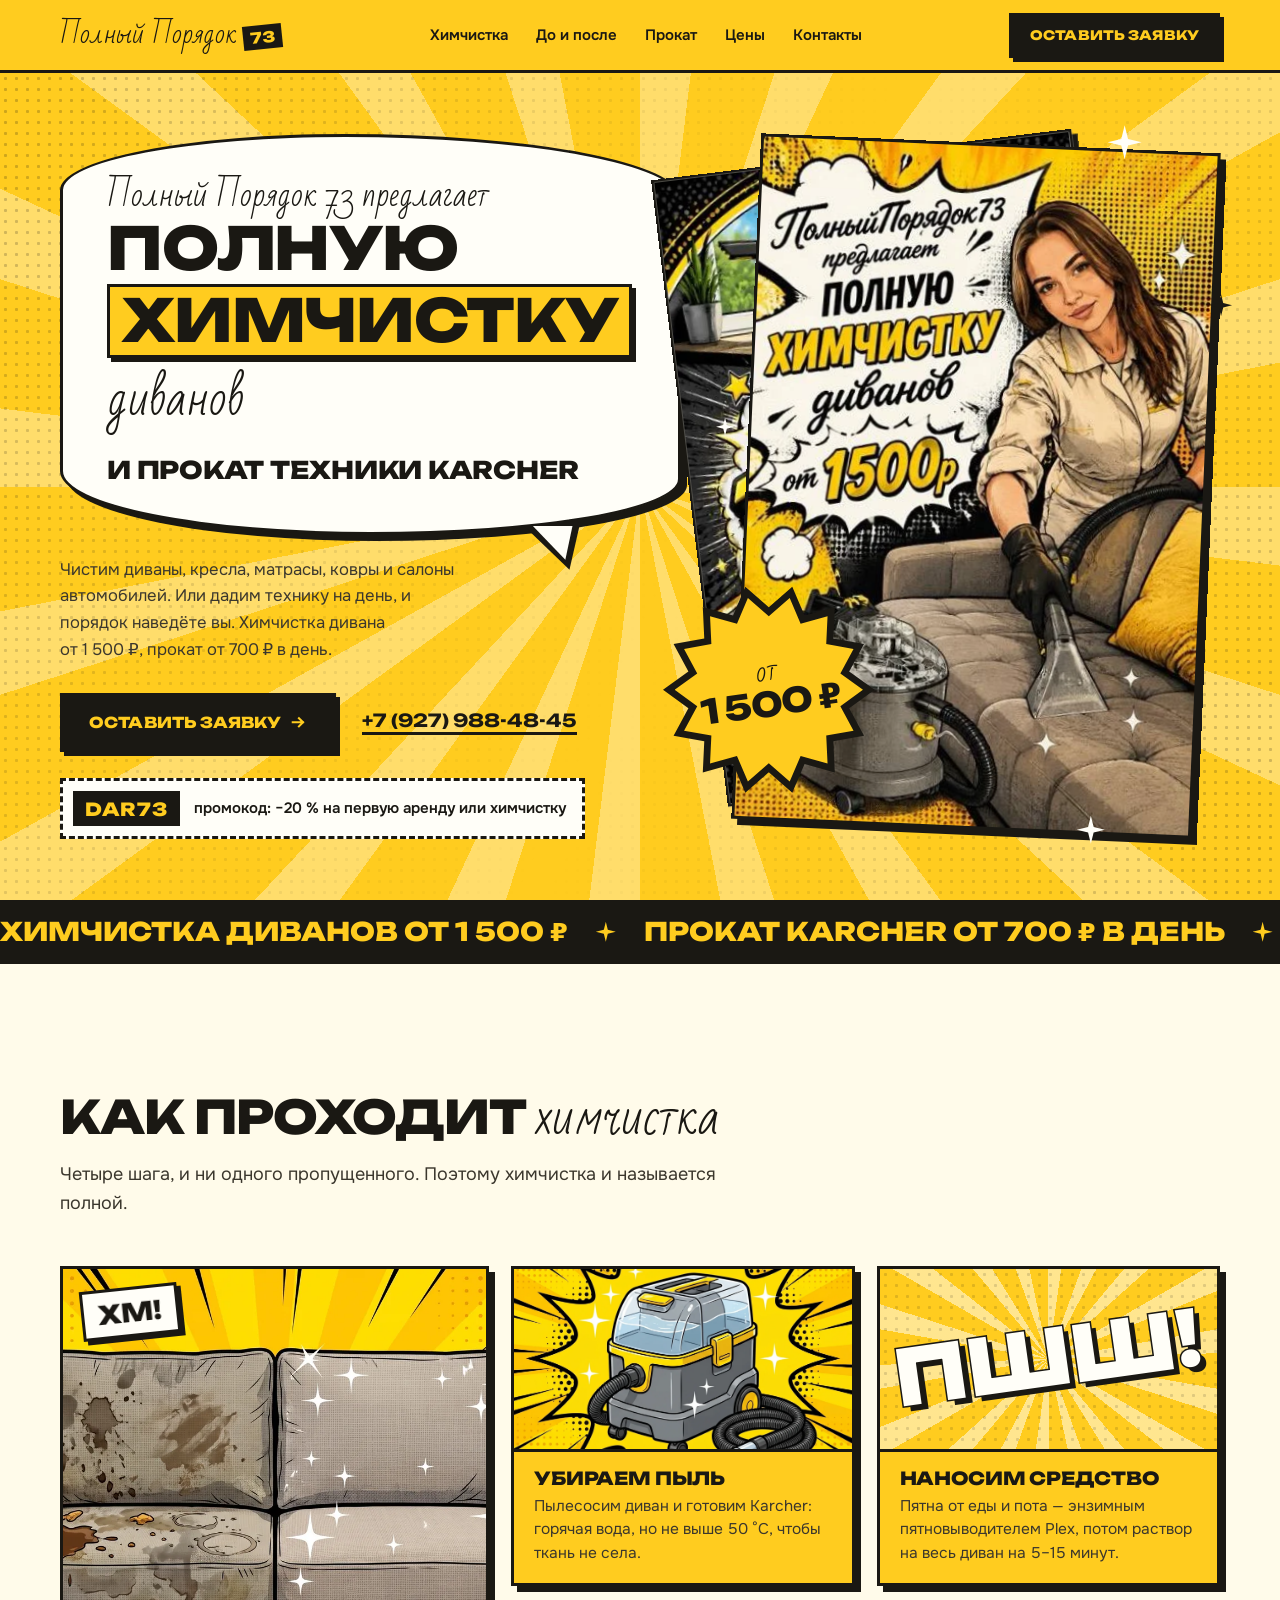
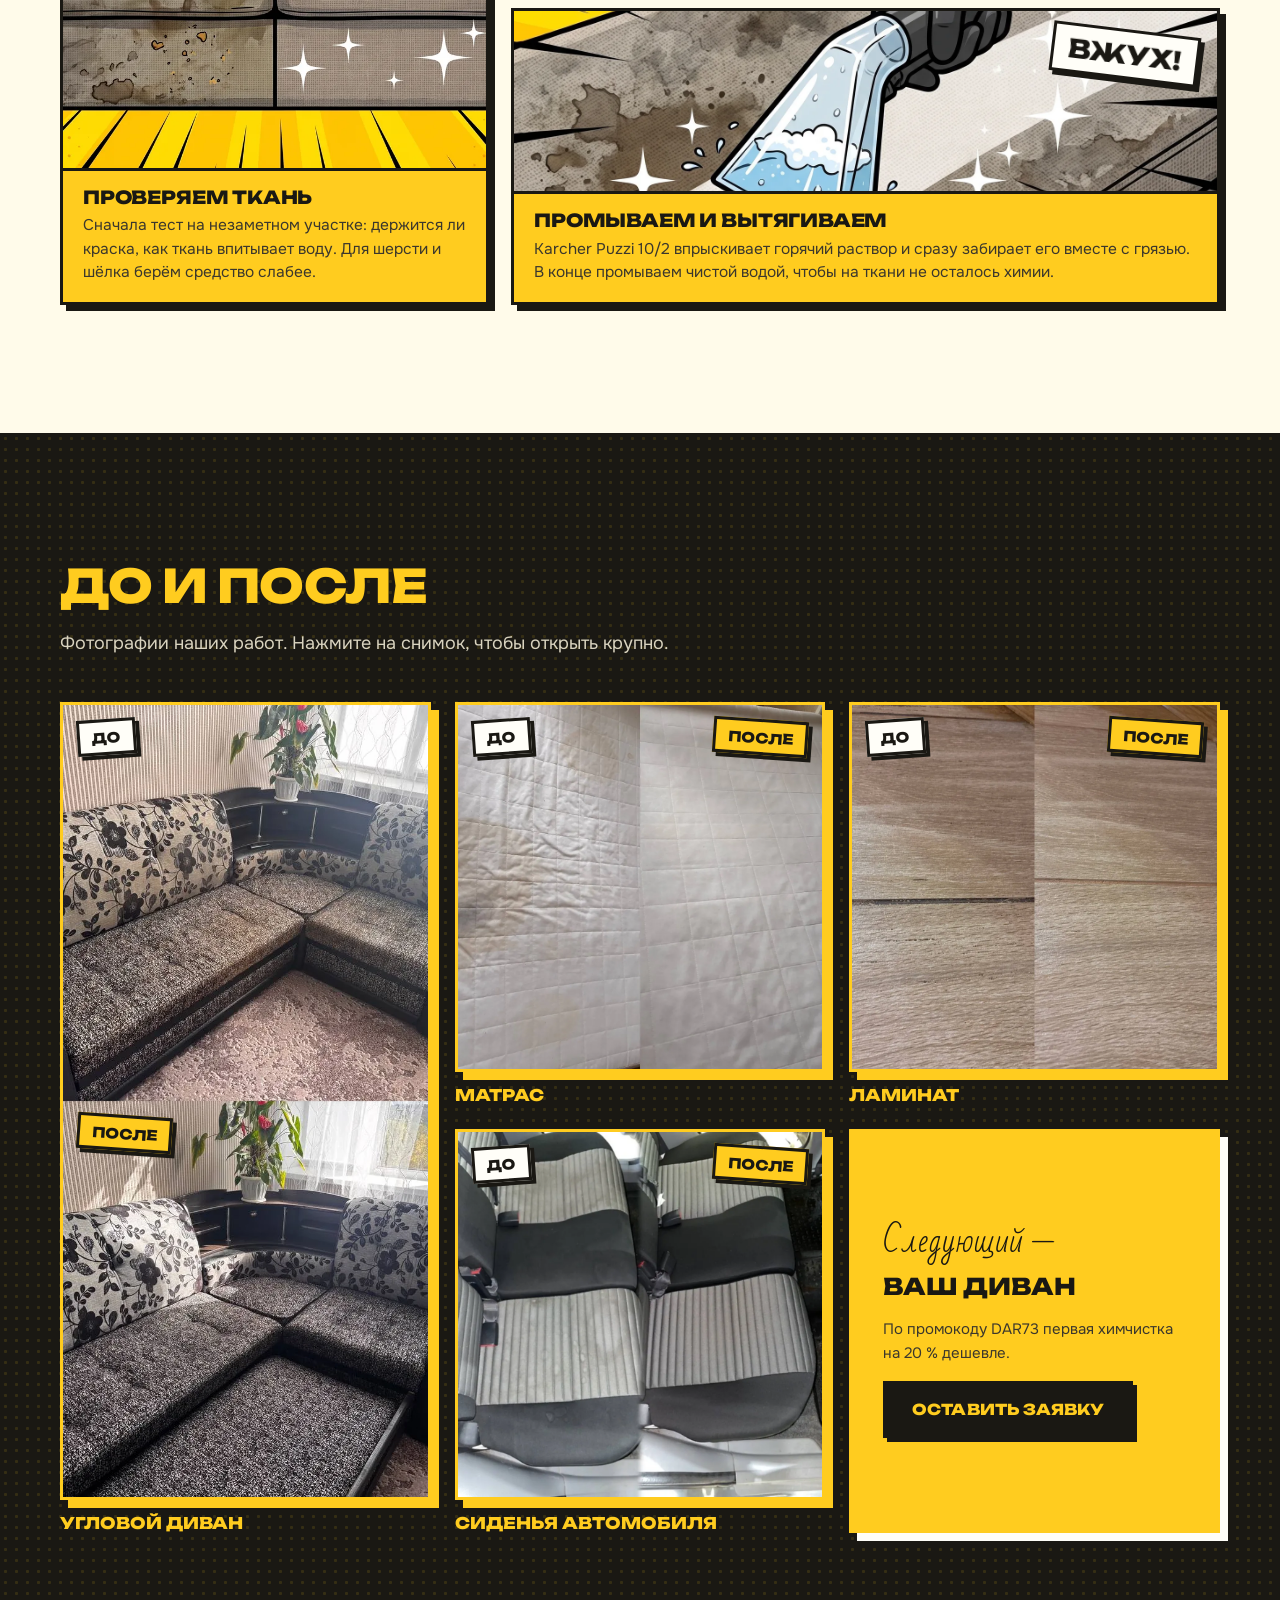
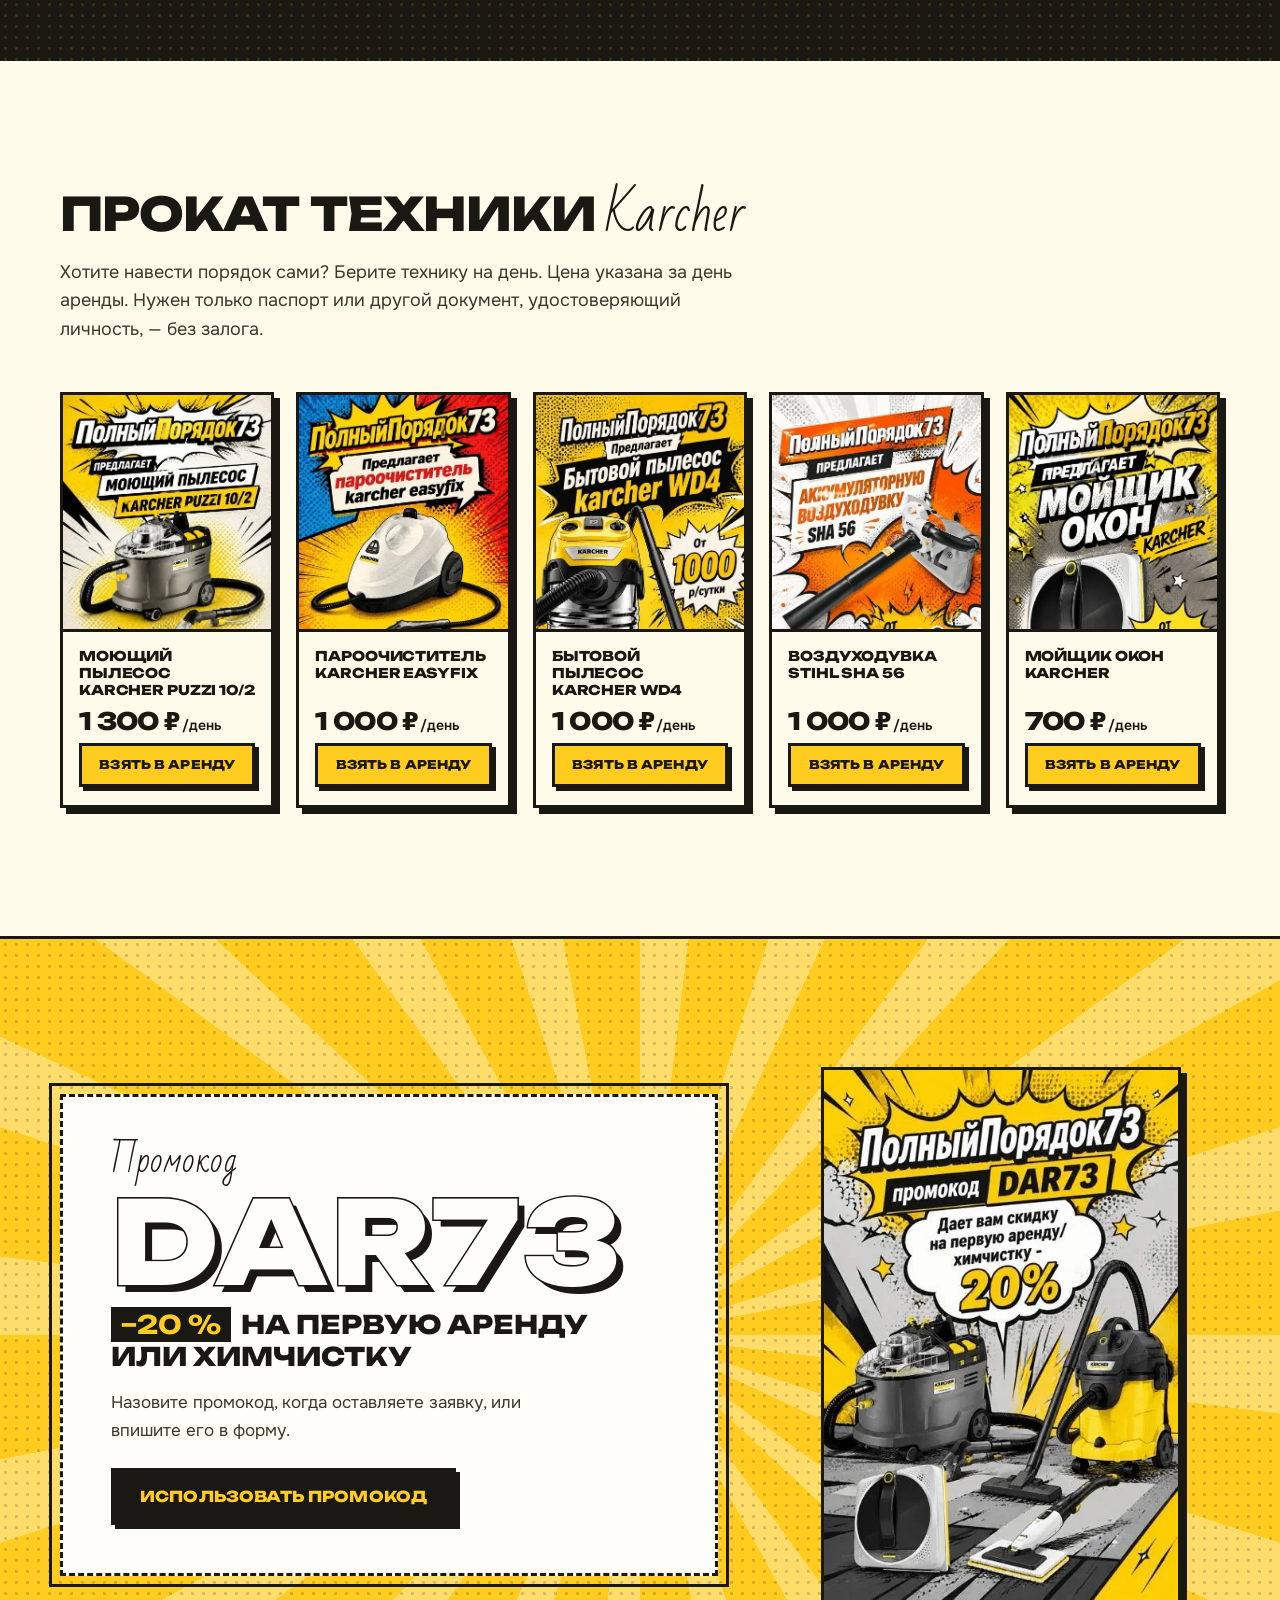
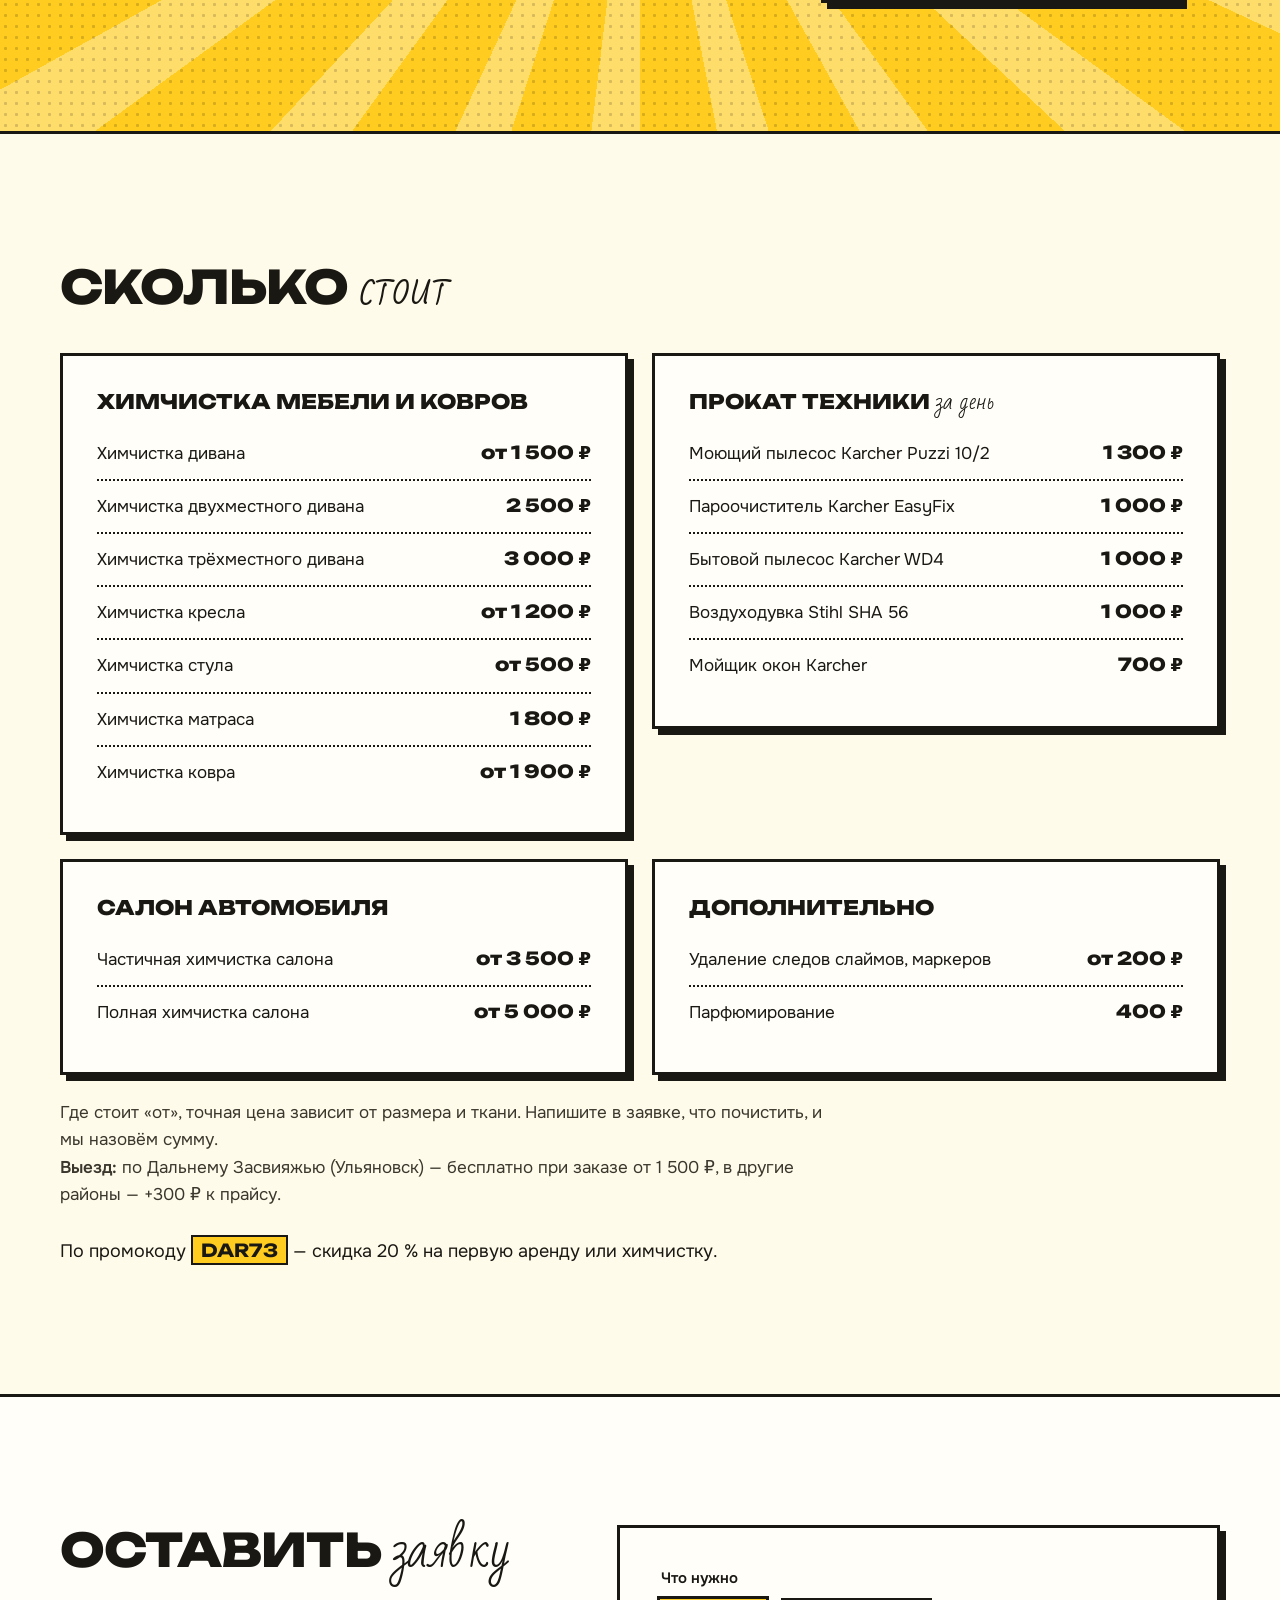
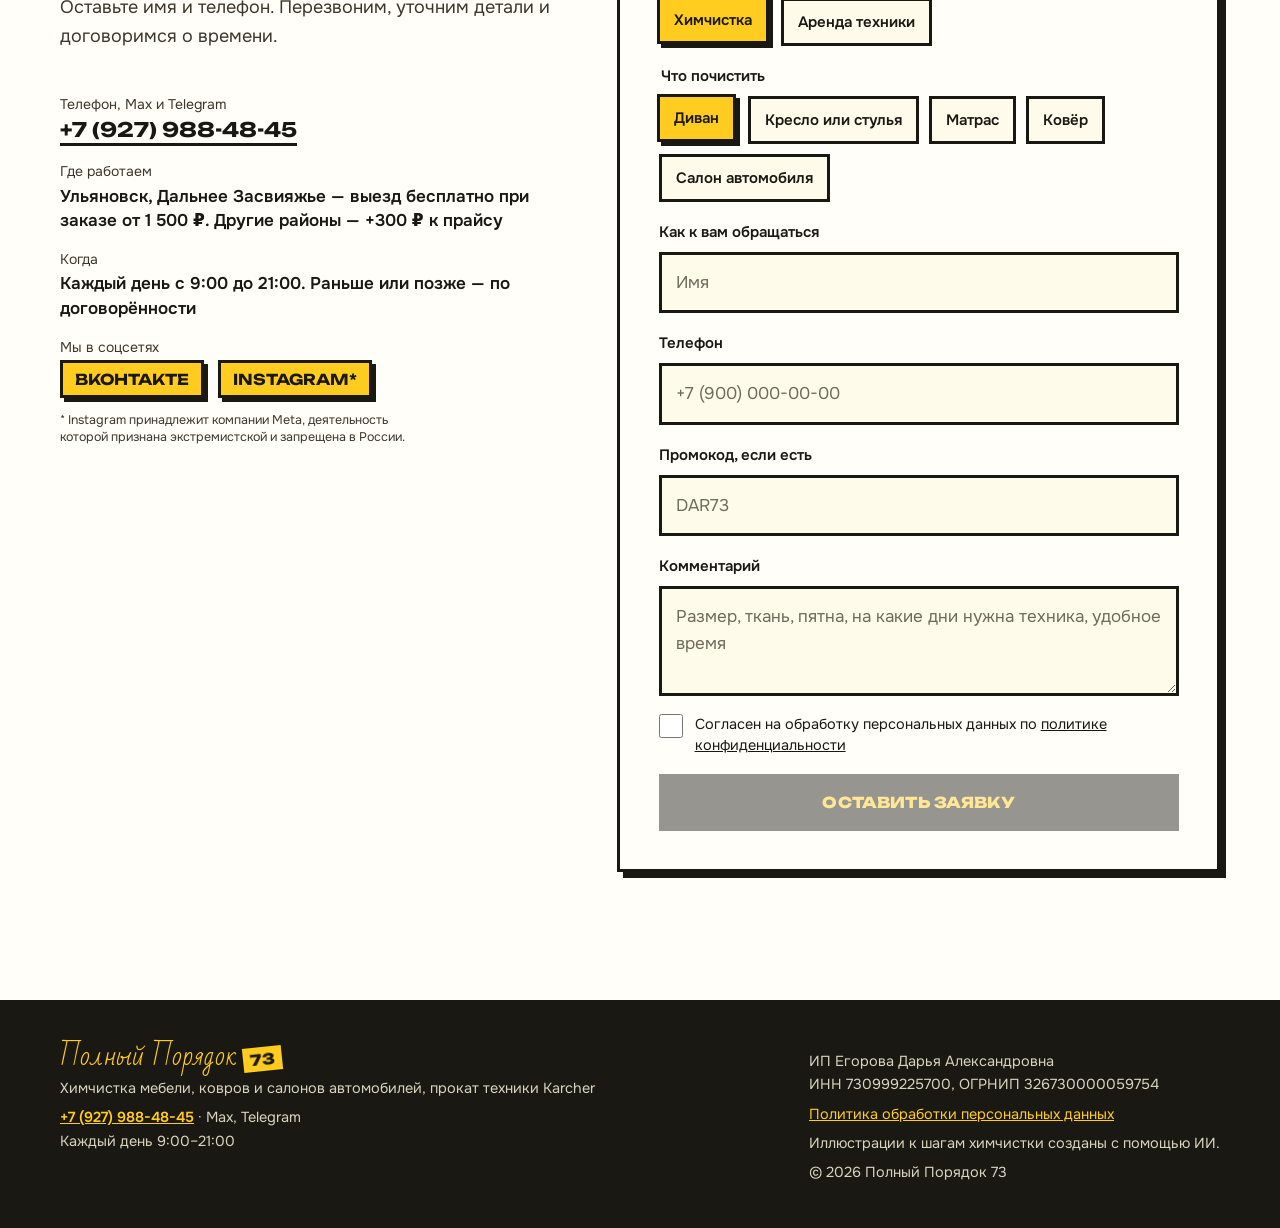
==== commit 7f2c25a3: "Проект 00 — Полный Порядок 73: вёрстка не шире экрана на любом телефоне, версия стилей v6 Co-Authore" ====
--- a/index.html
+++ b/index.html
@@ -14,7 +14,7 @@
 <meta property="og:locale" content="ru_RU">
 <link rel="preload" href="fonts/unbounded-700-cyr.woff2" as="font" type="font/woff2" crossorigin>
 <link rel="preload" href="fonts/badscript-cyr.woff2" as="font" type="font/woff2" crossorigin>
-<link rel="stylesheet" href="css/style.css">
+<link rel="stylesheet" href="css/style.css?v=6">
 <script type="application/ld+json">
 {"@context":"https://schema.org","@type":"LocalBusiness","name":"Полный Порядок 73","description":"Химчистка диванов, кресел, матрасов, ковров и салонов автомобилей, прокат техники Karcher","legalName":"ИП Егорова Дарья Александровна","taxID":"730999225700","priceRange":"200–5000 ₽","telephone":"+79279884845","openingHours":"Mo-Su 09:00-21:00","areaServed":"Ульяновск","address":{"@type":"PostalAddress","addressLocality":"Ульяновск","addressRegion":"Ульяновская область","addressCountry":"RU"},"sameAs":["https://vk.ru/id43137948"],"image":"img/afisha.jpg"}
 </script>
@@ -412,6 +412,6 @@
   <button class="zoom__x" type="button" data-zoom-close aria-label="Закрыть">×</button>
 </dialog>
 
-<script src="js/site.js" defer></script>
+<script src="js/site.js?v=6" defer></script>
 </body>
 </html>
--- a/css/style.css
+++ b/css/style.css
@@ -191,6 +191,14 @@
 .coupon__deal b{background:var(--ink);color:var(--sun);padding:2px 10px;margin-right:4px}
 .coupon__how{margin:16px 0 24px;color:var(--ink-soft);max-width:44ch}
 .promo__art{justify-self:center;width:min(100%,360px)}
+/* при любом шрифте телефона блоки не шире колонки: длинное переносится, а не растягивает */
+.hero__grid > *,.promo__in > *,.order > *,.works > *,.rent > *,.prices > *{min-width:0}
+.work--next .btn,.coupon .btn{white-space:normal;text-align:center}
+.form,.form > *,.chips{min-width:0;max-width:100%}
+.chip{max-width:100%}
+.chip span{white-space:normal;overflow-wrap:anywhere}
+.coupon,.hero__promo,.bubble{max-width:100%}
+.coupon__code,.coupon__deal,.hero__promo span,.hero h1 .mark{overflow-wrap:anywhere}
 .promo__art img{width:100%;aspect-ratio:445/667;object-fit:cover}
 
 /* цены */
@@ -342,6 +350,15 @@
   .item__price{font-size:20px}
   .item .btn{font-size:11px;padding:12px 8px;white-space:normal;text-align:center}
   .hero__promo span{font-size:14px}
+  /* узкий телефон: колонки не растягиваются по самому длинному содержимому */
+  .hero__grid,.promo__in{grid-template-columns:minmax(0,1fr)}
+  .hero h1{font-size:clamp(26px,9.2vw,40px)}
+  .hero__promo{gap:10px;padding:8px 10px 8px 8px}
+  .hero__promo b{font-size:16px;padding:8px 9px 7px}
+  .hero__promo span{font-size:13px;min-width:0}
+  .coupon{padding:22px 18px}
+  .coupon__code{font-size:clamp(44px,15vw,64px);-webkit-text-stroke-width:2px;text-shadow:5px 5px 0 var(--ink)}
+  .coupon .btn{white-space:normal;text-align:center;justify-content:center;width:100%}
   .prices__box li{flex-direction:column;gap:2px}
   .coupon{outline-offset:5px}
   .dock{display:block;position:fixed;left:0;right:0;bottom:0;z-index:30;padding:10px 16px calc(10px + env(safe-area-inset-bottom,0px));background:var(--sun);border-top:var(--line) solid var(--ink)}
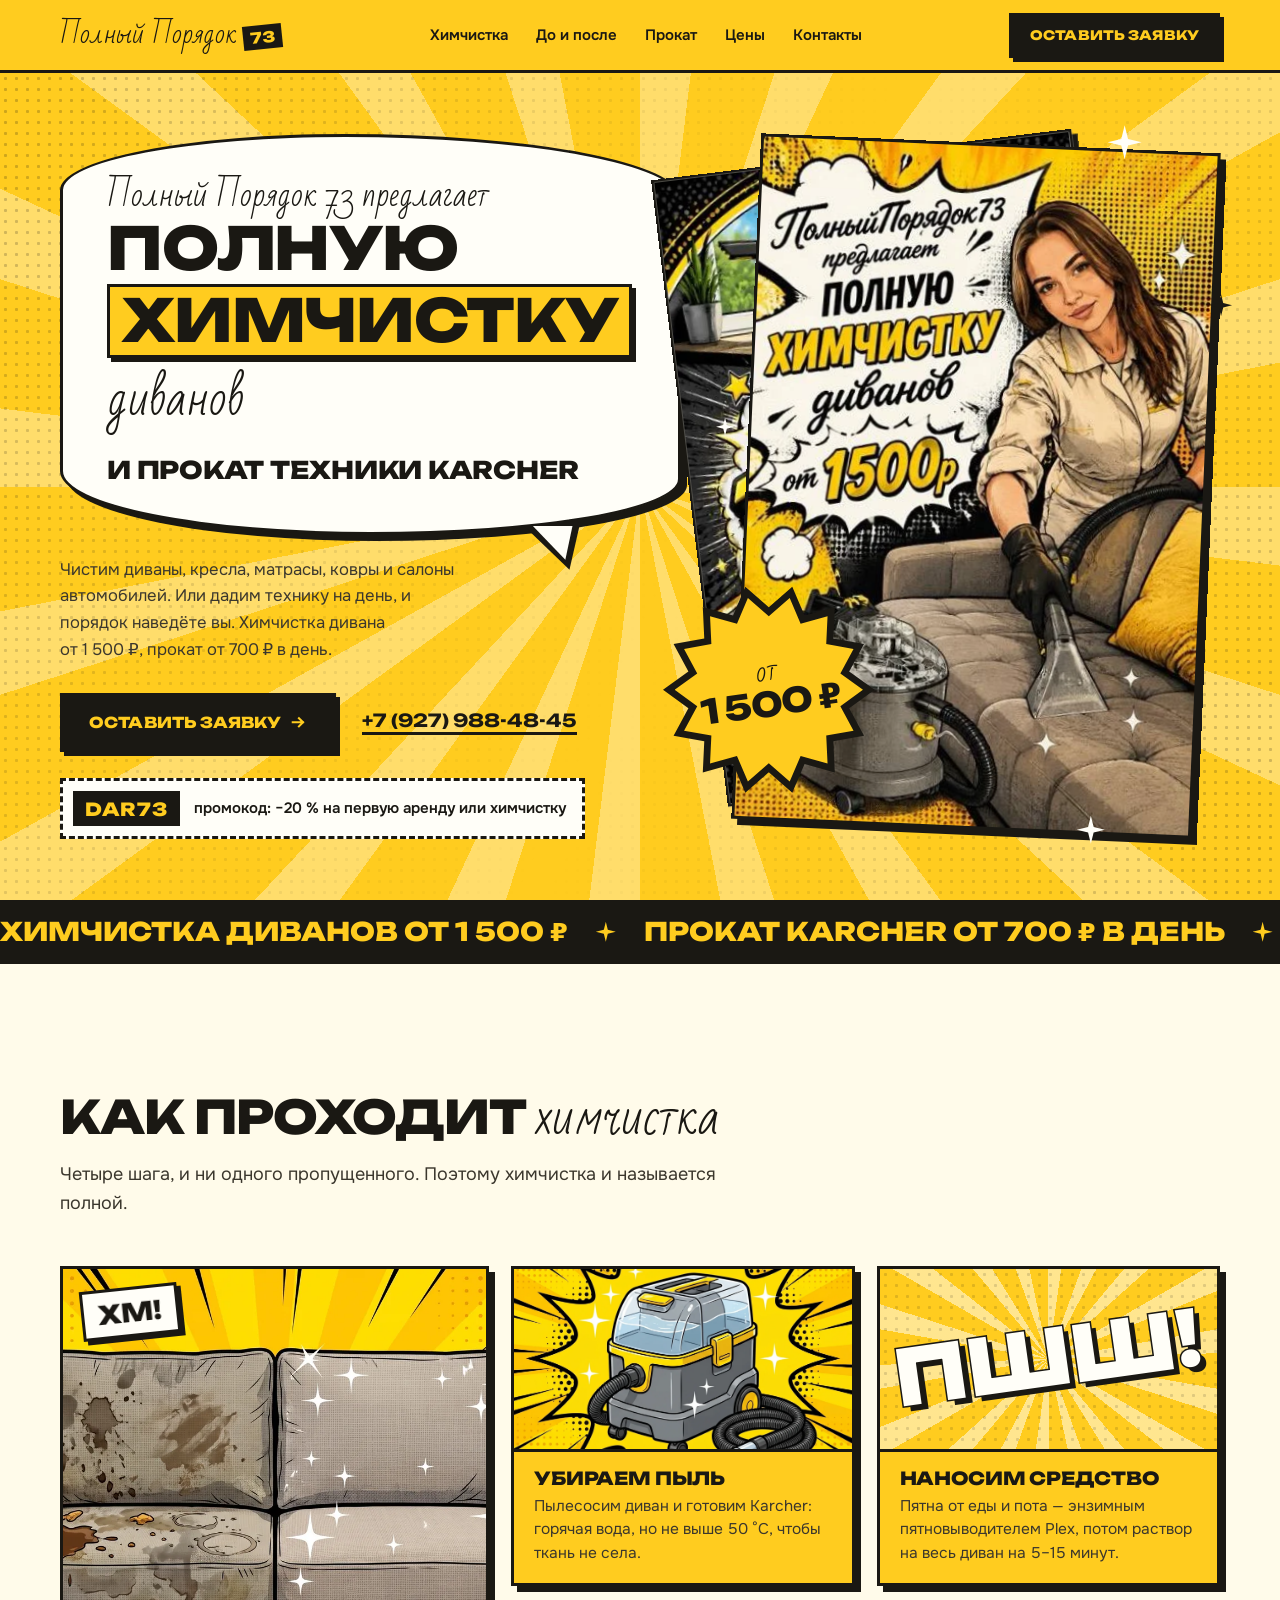
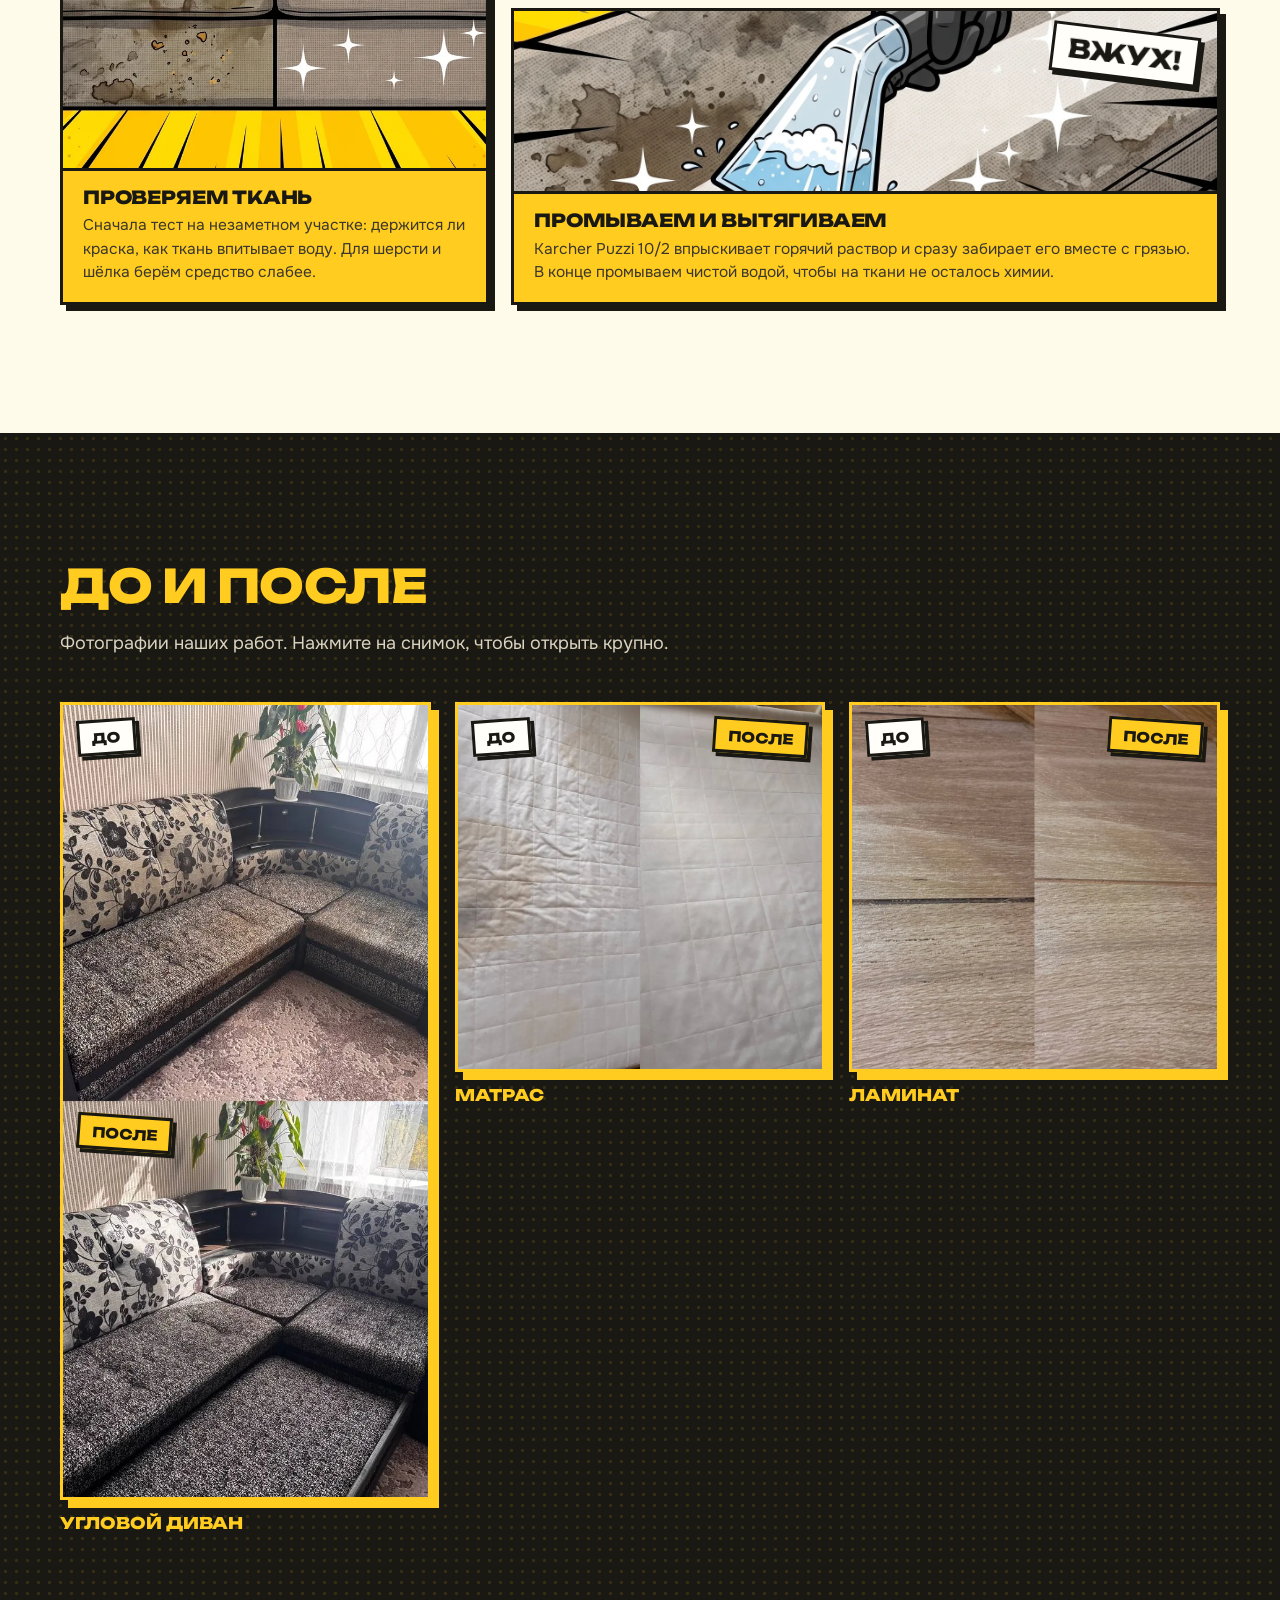
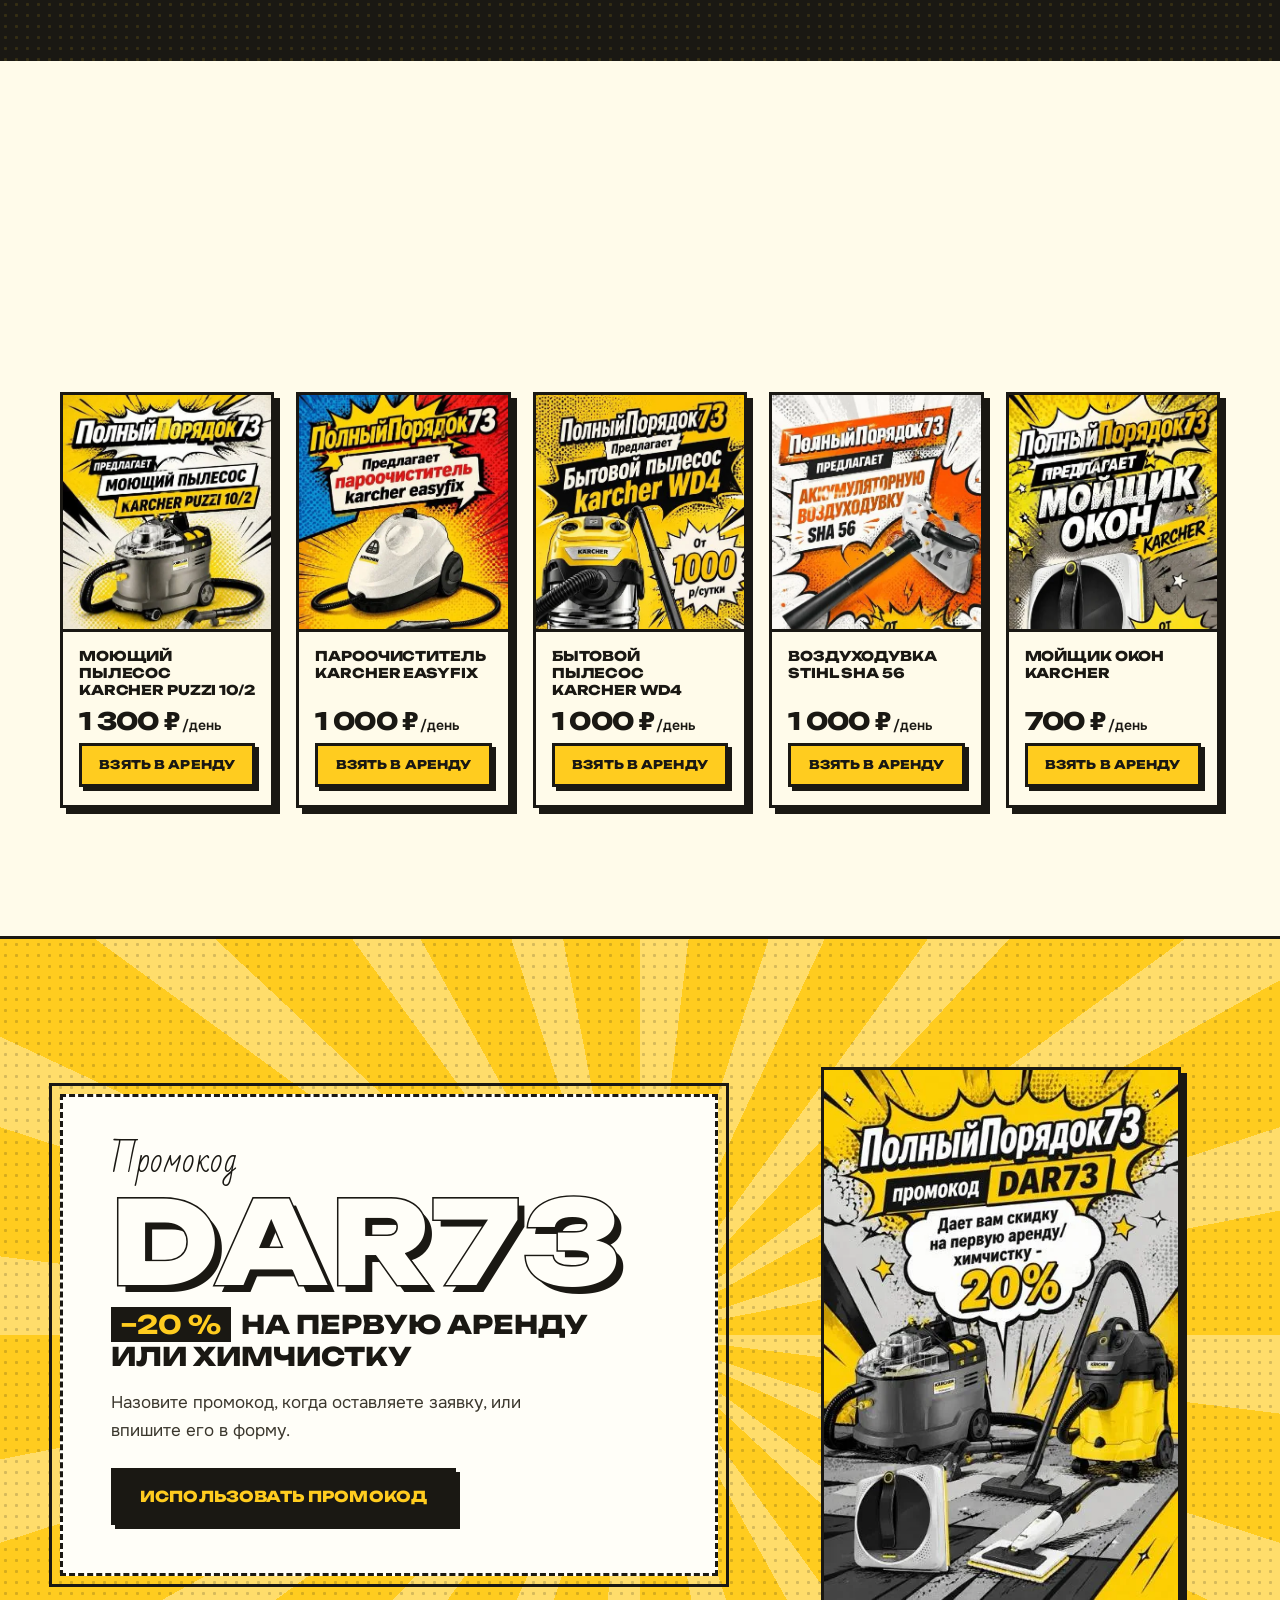
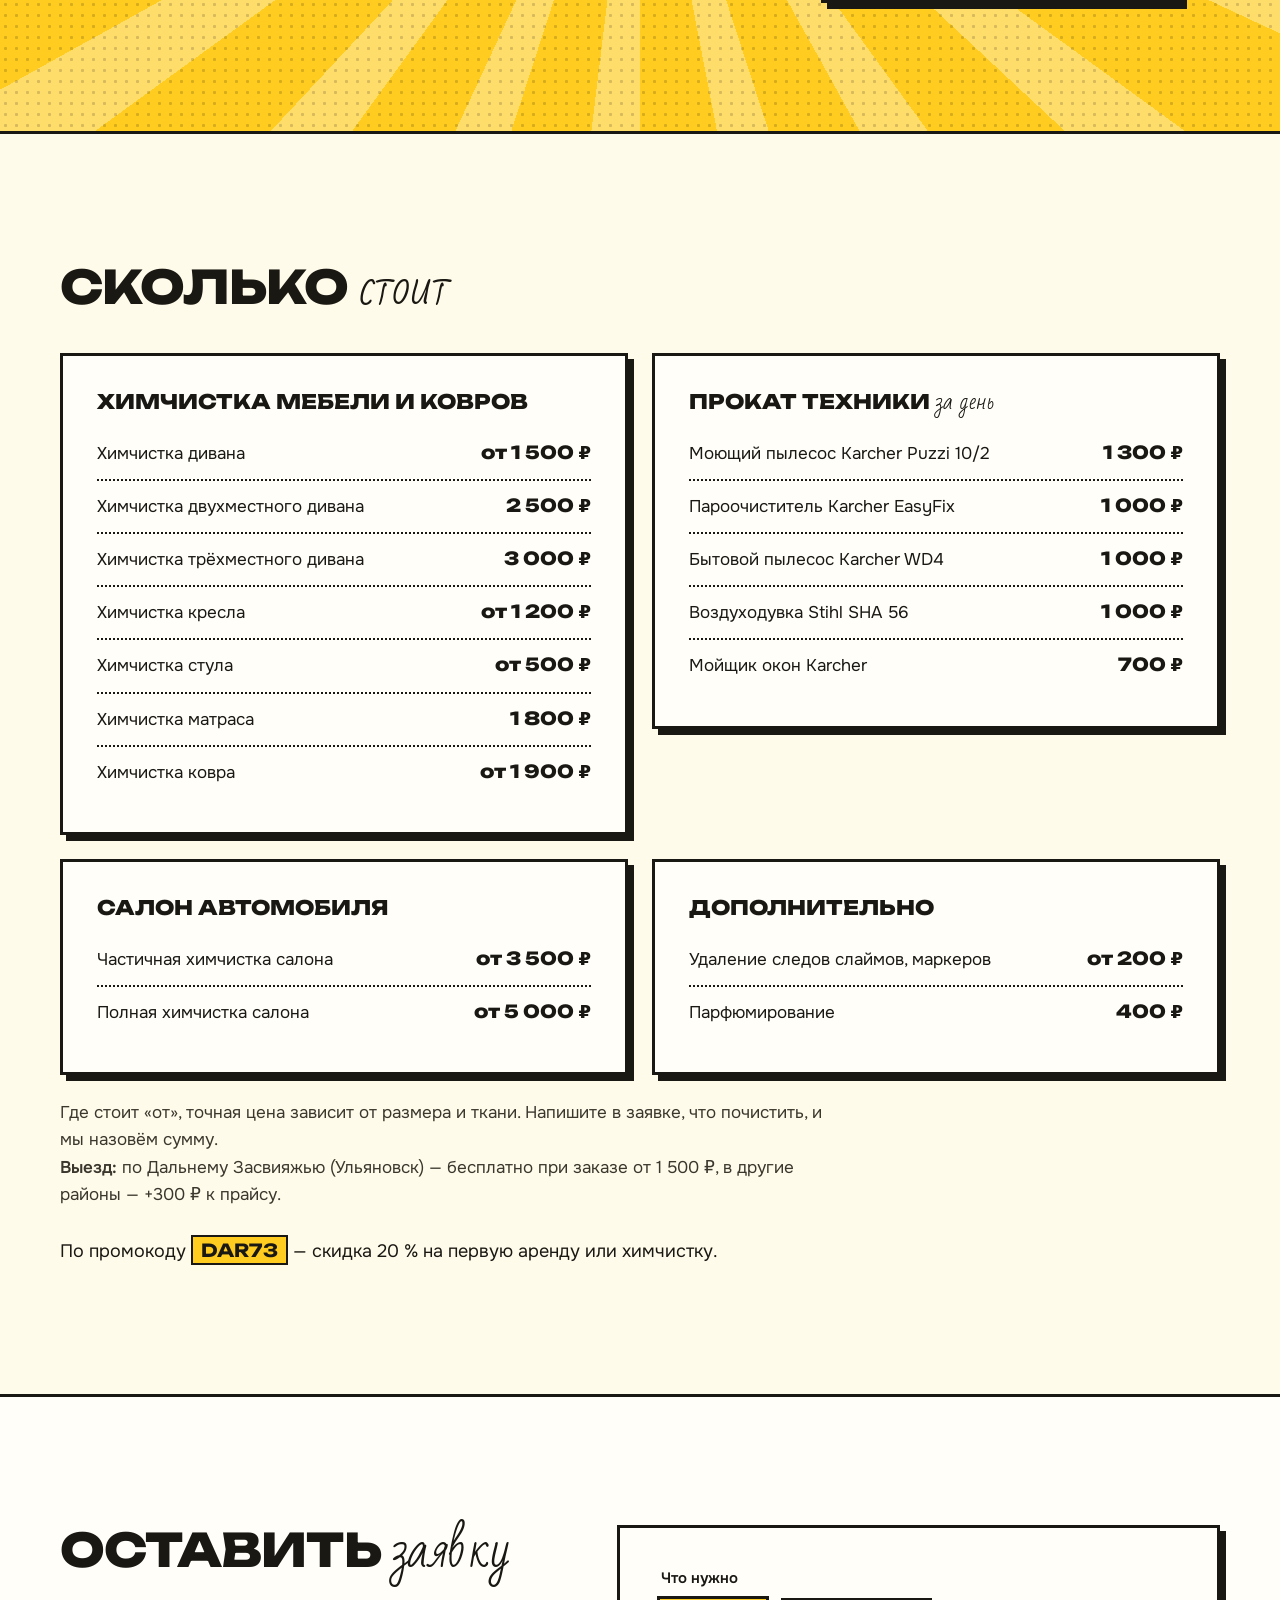
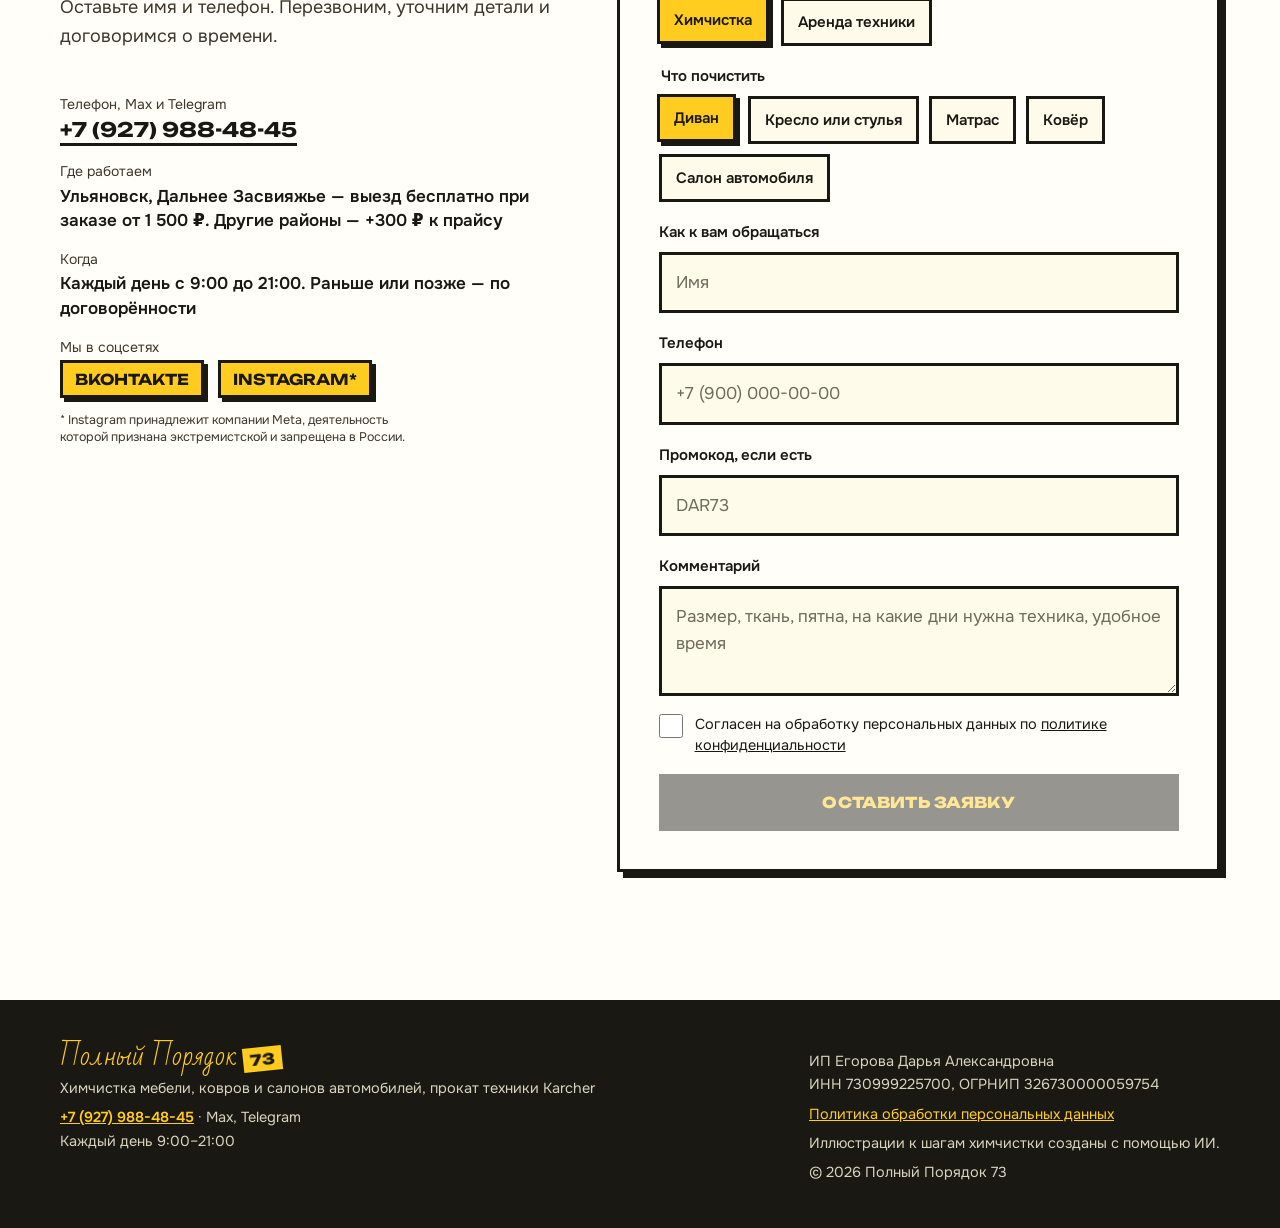
==== commit d55f4ead: "Проект 00 — Полный Порядок 73: «ХИМЧИСТКУ» в одну строку на любом экране, версия v7 Co-Authored-By: " ====
--- a/index.html
+++ b/index.html
@@ -14,7 +14,7 @@
 <meta property="og:locale" content="ru_RU">
 <link rel="preload" href="fonts/unbounded-700-cyr.woff2" as="font" type="font/woff2" crossorigin>
 <link rel="preload" href="fonts/badscript-cyr.woff2" as="font" type="font/woff2" crossorigin>
-<link rel="stylesheet" href="css/style.css?v=6">
+<link rel="stylesheet" href="css/style.css?v=7">
 <script type="application/ld+json">
 {"@context":"https://schema.org","@type":"LocalBusiness","name":"Полный Порядок 73","description":"Химчистка диванов, кресел, матрасов, ковров и салонов автомобилей, прокат техники Karcher","legalName":"ИП Егорова Дарья Александровна","taxID":"730999225700","priceRange":"200–5000 ₽","telephone":"+79279884845","openingHours":"Mo-Su 09:00-21:00","areaServed":"Ульяновск","address":{"@type":"PostalAddress","addressLocality":"Ульяновск","addressRegion":"Ульяновская область","addressCountry":"RU"},"sameAs":["https://vk.ru/id43137948"],"image":"img/afisha.jpg"}
 </script>
@@ -412,6 +412,6 @@
   <button class="zoom__x" type="button" data-zoom-close aria-label="Закрыть">×</button>
 </dialog>
 
-<script src="js/site.js?v=6" defer></script>
+<script src="js/site.js?v=7" defer></script>
 </body>
 </html>
--- a/css/style.css
+++ b/css/style.css
@@ -198,7 +198,9 @@
 .chip{max-width:100%}
 .chip span{white-space:normal;overflow-wrap:anywhere}
 .coupon,.hero__promo,.bubble{max-width:100%}
-.coupon__code,.coupon__deal,.hero__promo span,.hero h1 .mark{overflow-wrap:anywhere}
+.coupon__code,.coupon__deal,.hero__promo span{overflow-wrap:anywhere}
+/* «ХИМЧИСТКУ» всегда одной строкой: не влезает — скрипт уменьшает шрифт заголовка */
+.hero h1 .mark{white-space:nowrap;overflow-wrap:normal}
 .promo__art img{width:100%;aspect-ratio:445/667;object-fit:cover}
 
 /* цены */
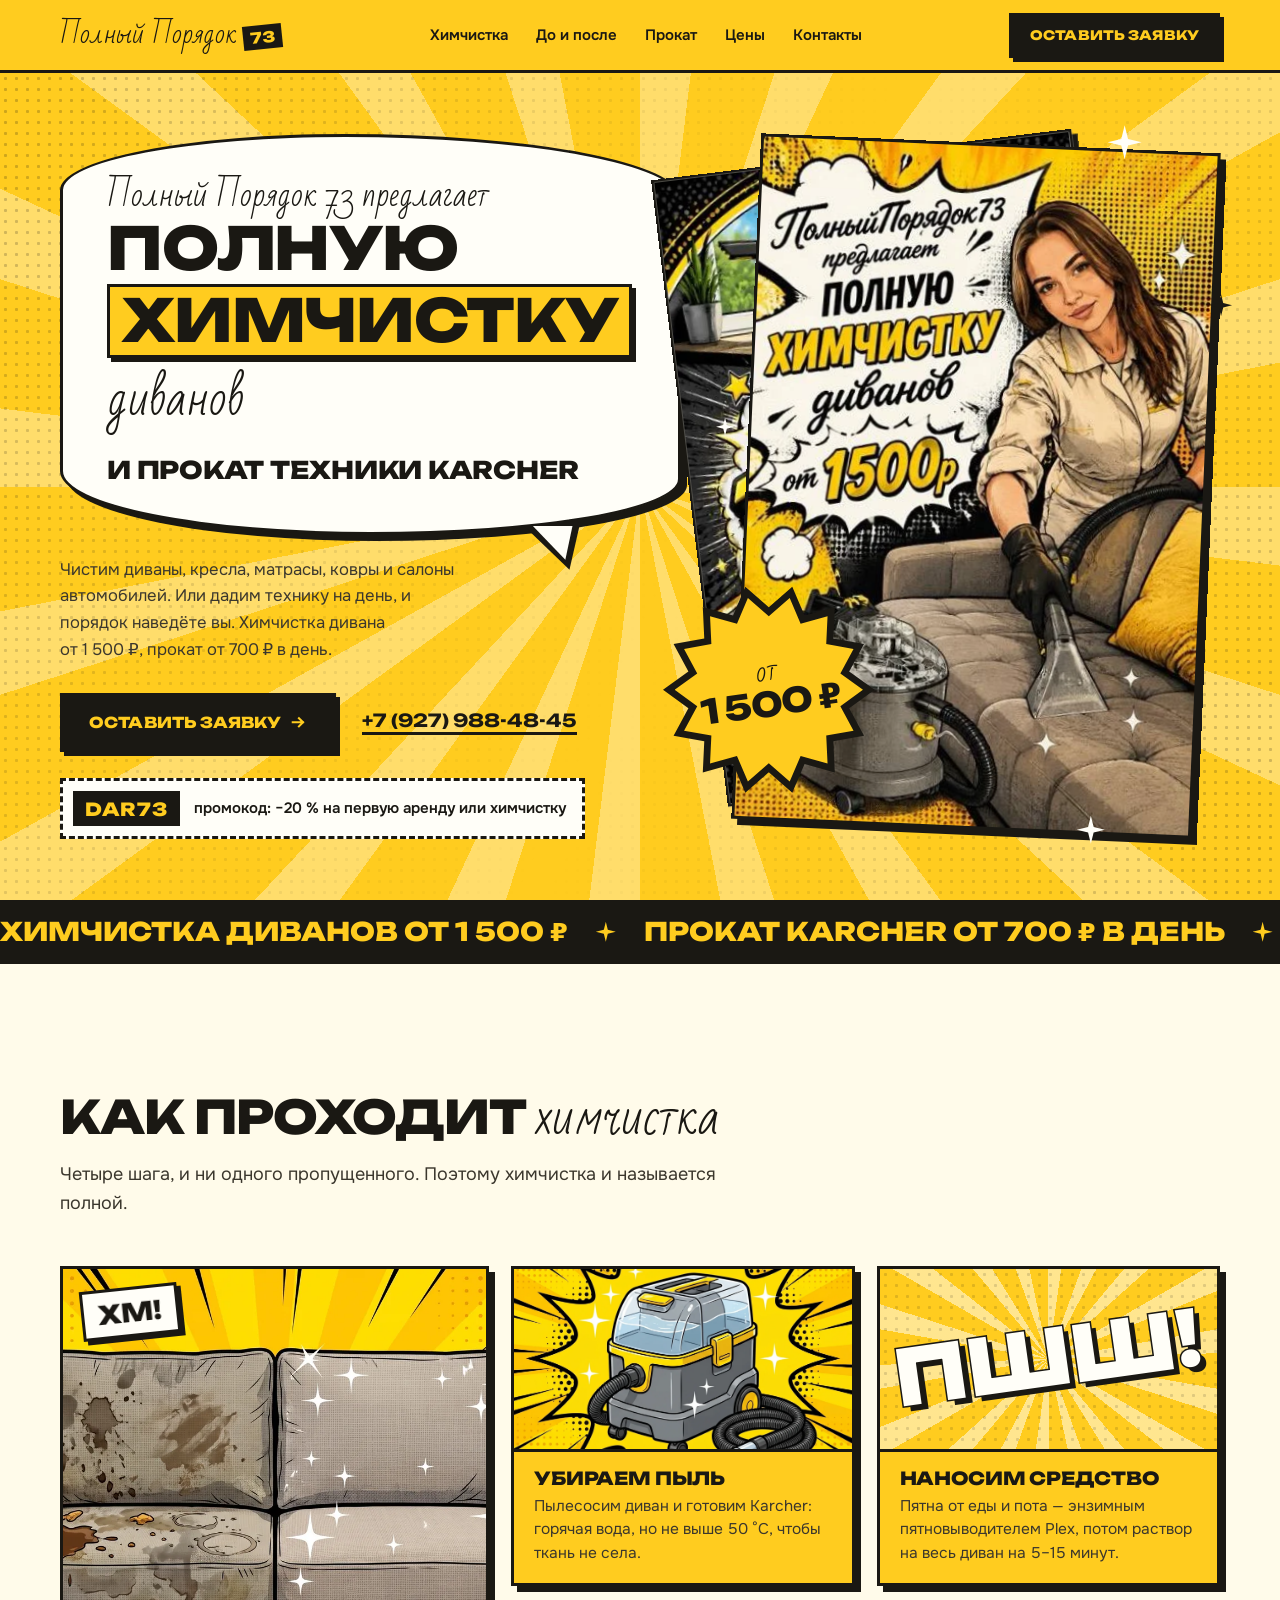
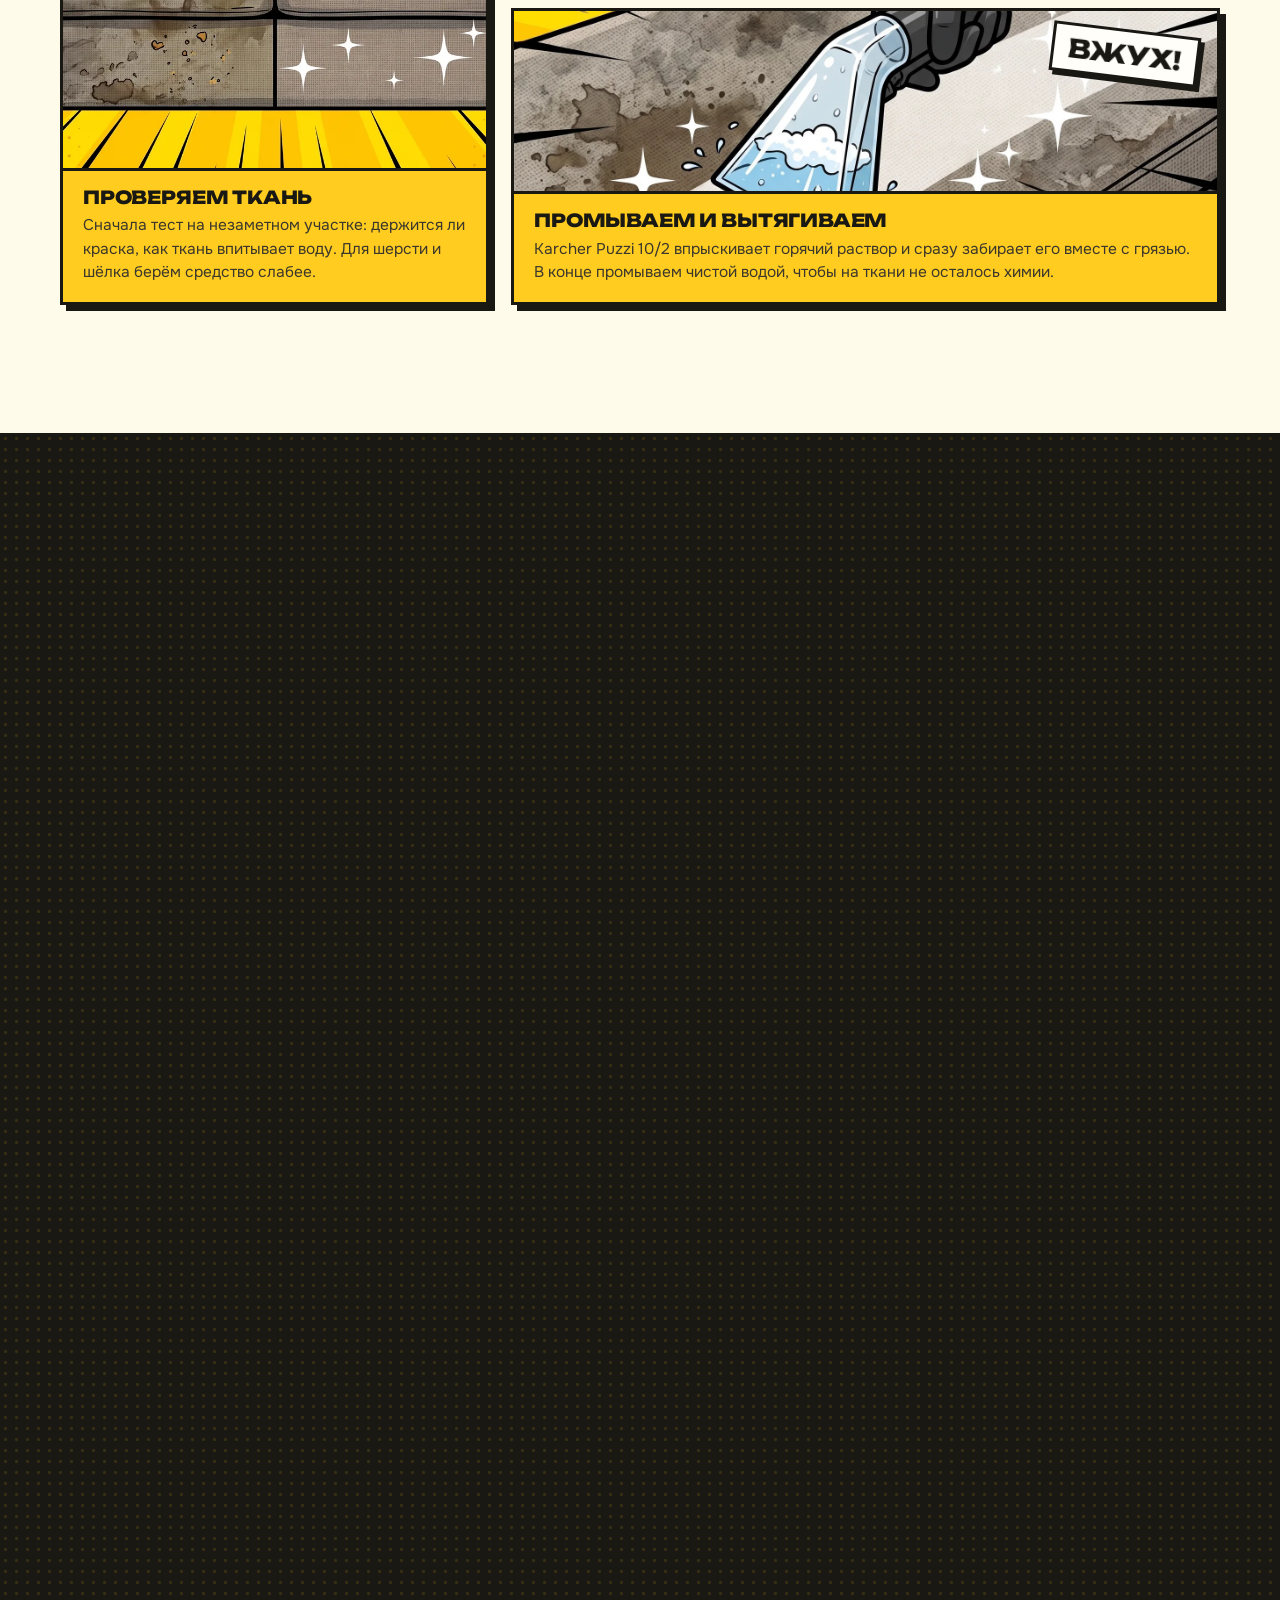
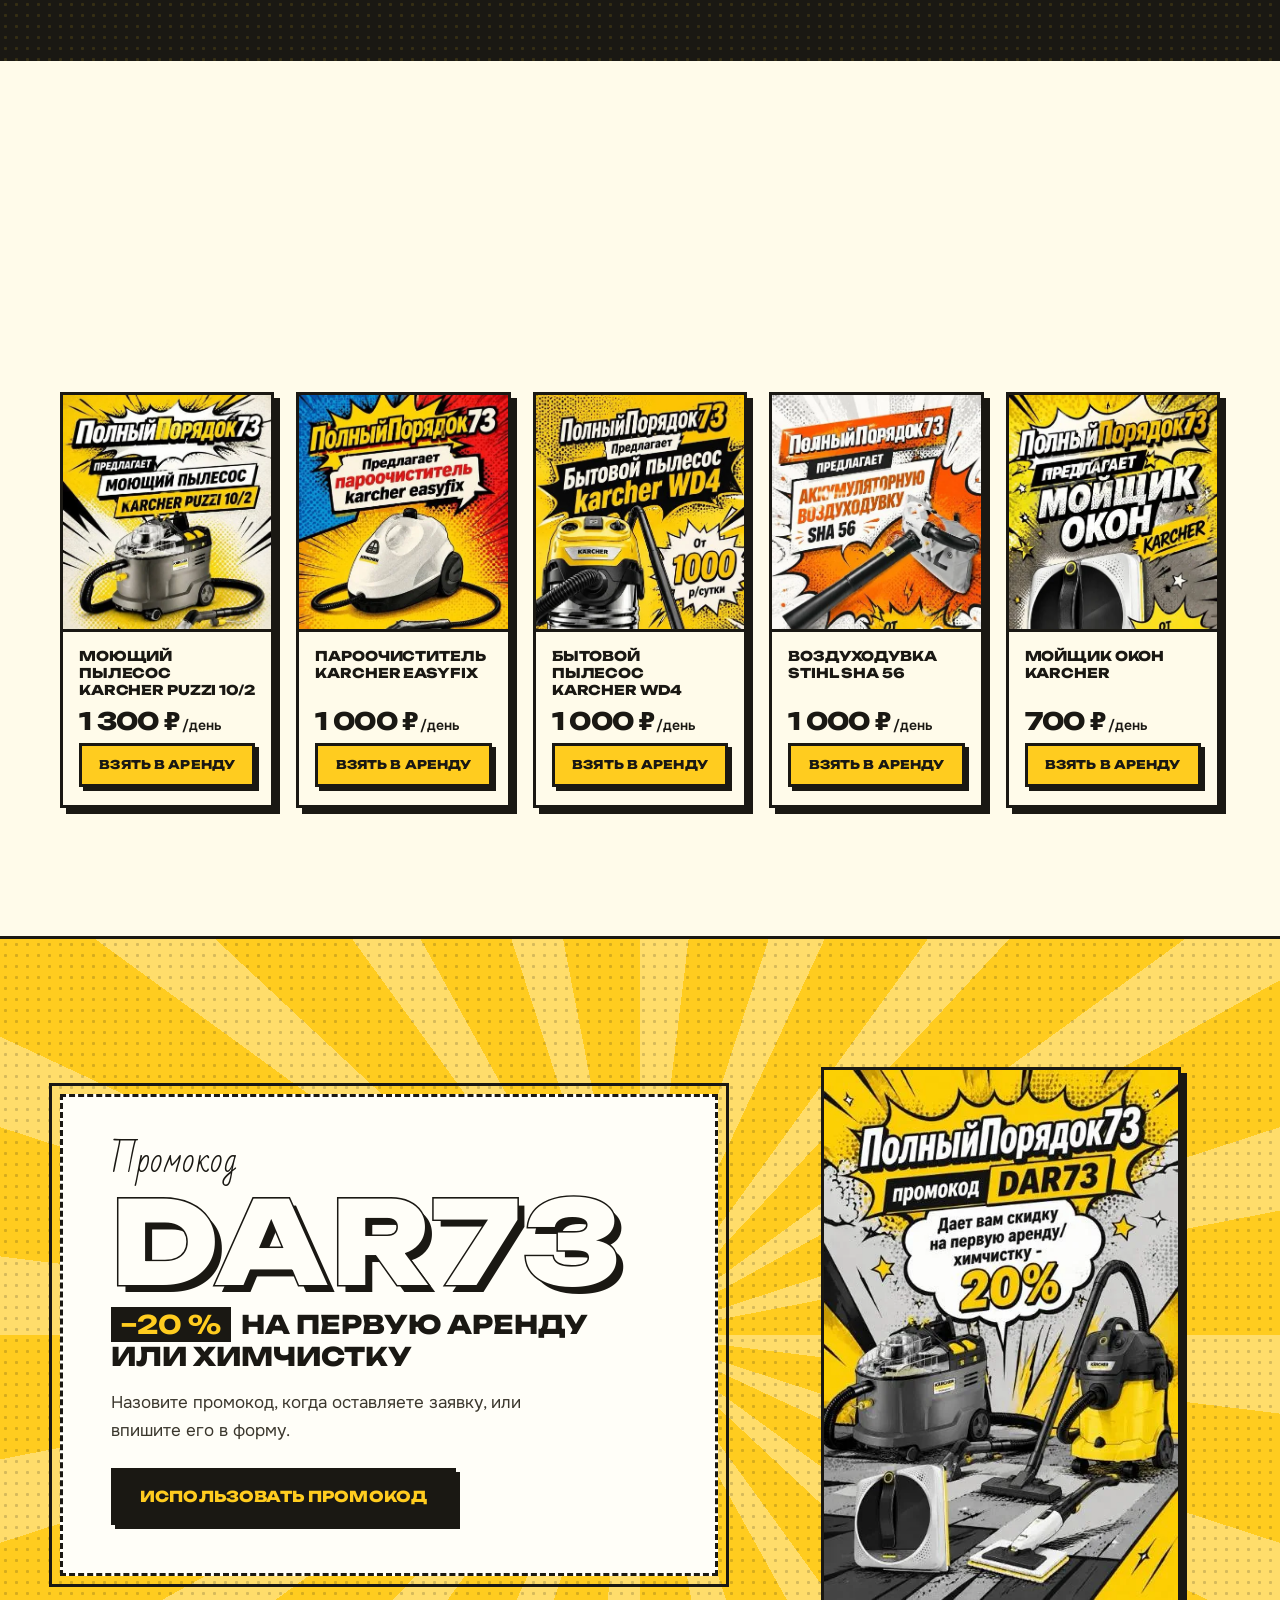
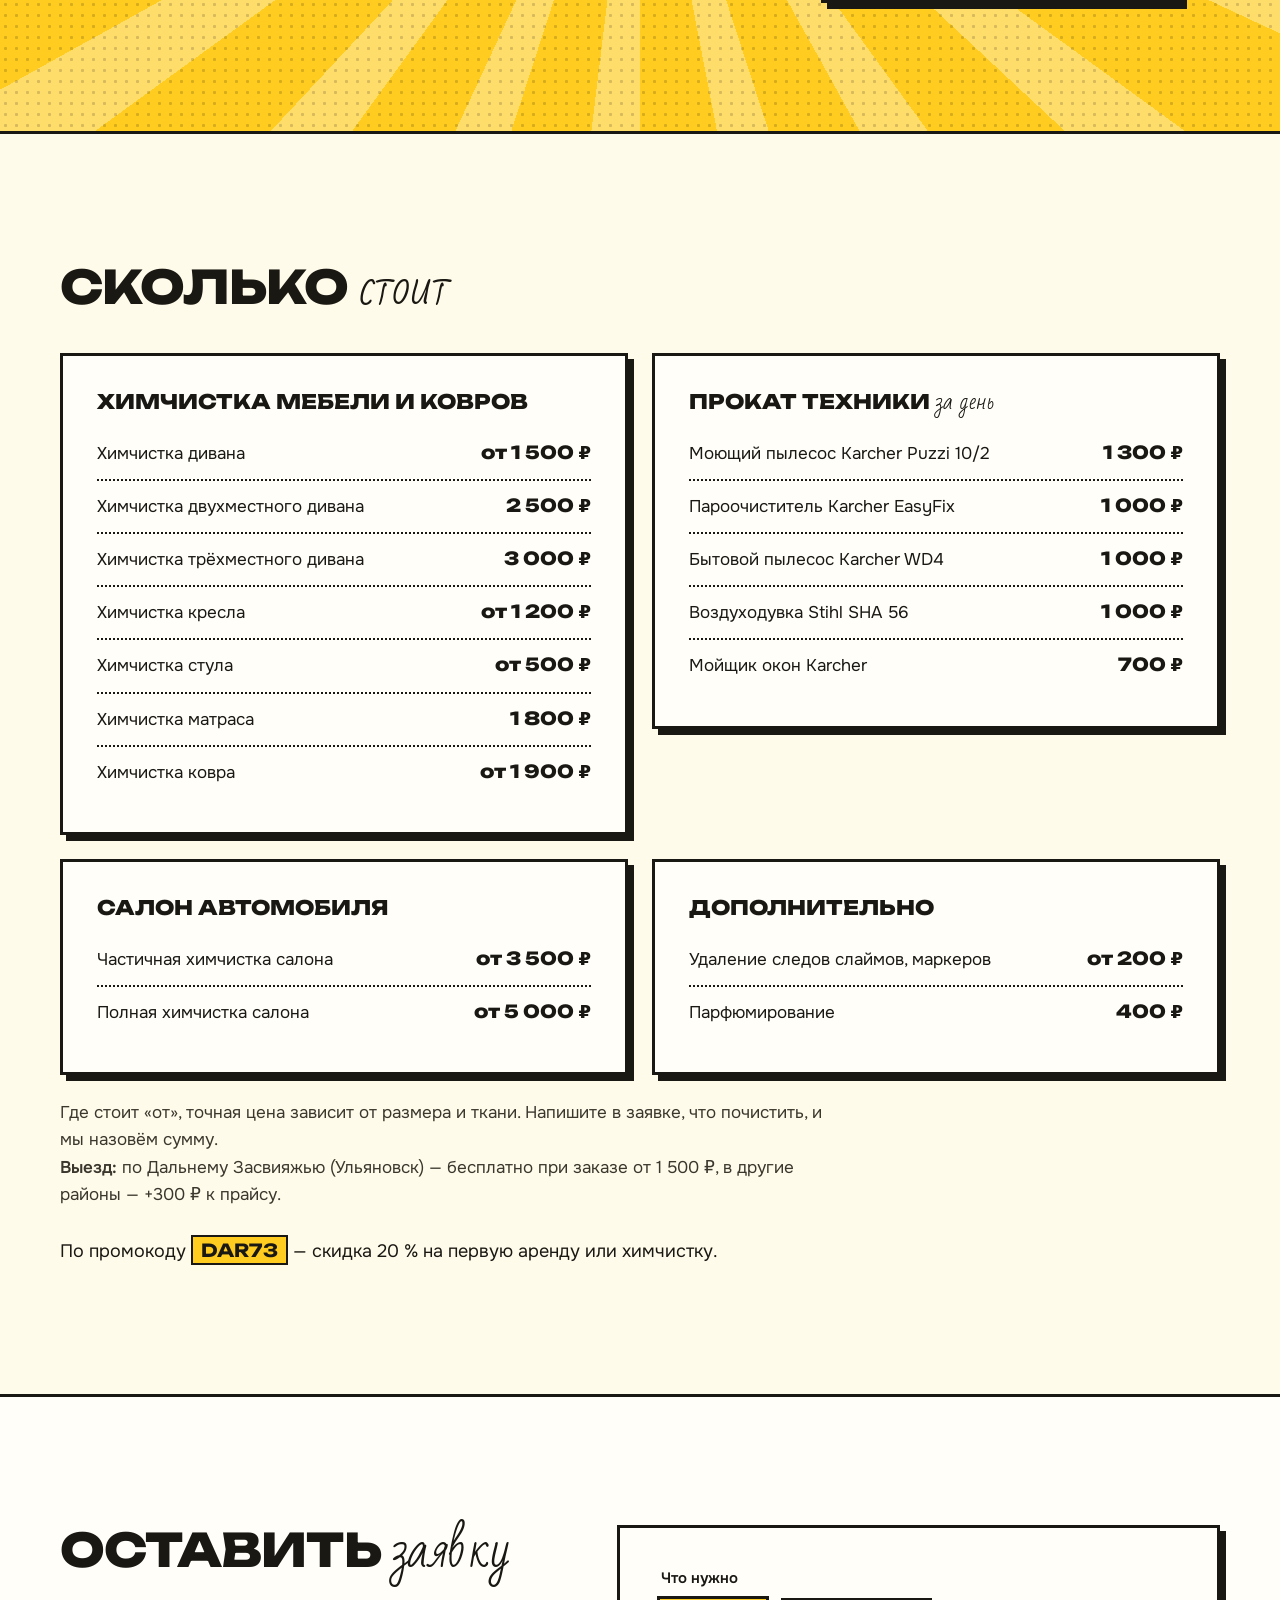
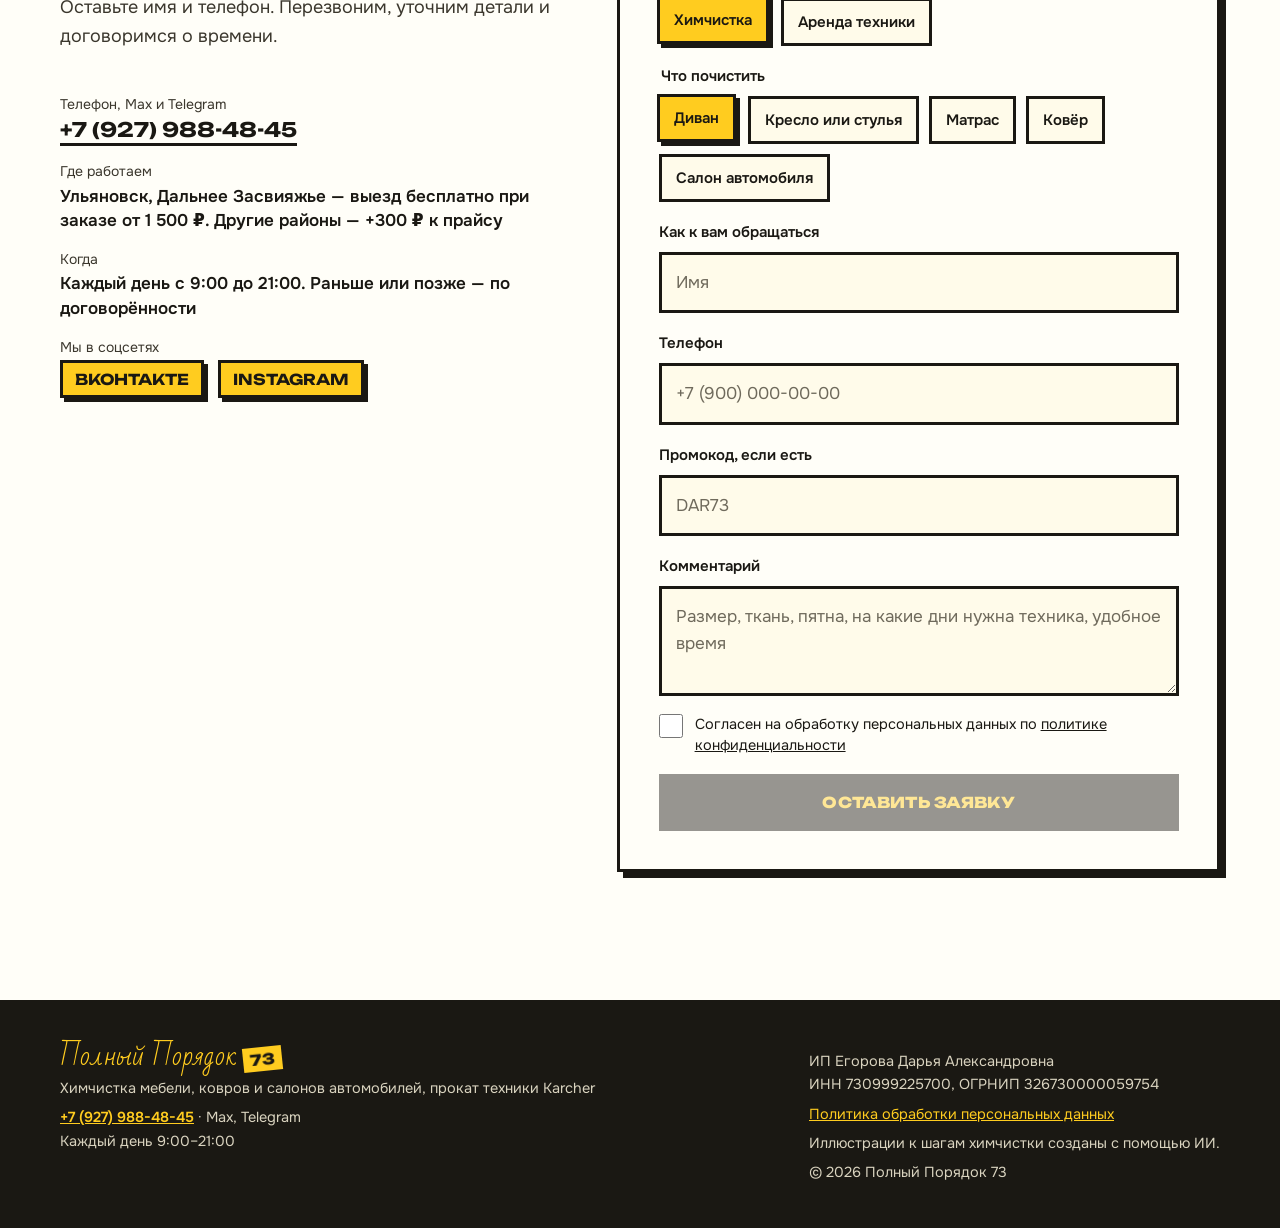
==== commit 254c6efd: "Проект 00 — Полный Порядок 73: убрана сноска про Meta у Instagram, версия v8 Co-Authored-By: Claude " ====
--- a/index.html
+++ b/index.html
@@ -14,7 +14,7 @@
 <meta property="og:locale" content="ru_RU">
 <link rel="preload" href="fonts/unbounded-700-cyr.woff2" as="font" type="font/woff2" crossorigin>
 <link rel="preload" href="fonts/badscript-cyr.woff2" as="font" type="font/woff2" crossorigin>
-<link rel="stylesheet" href="css/style.css?v=7">
+<link rel="stylesheet" href="css/style.css?v=8">
 <script type="application/ld+json">
 {"@context":"https://schema.org","@type":"LocalBusiness","name":"Полный Порядок 73","description":"Химчистка диванов, кресел, матрасов, ковров и салонов автомобилей, прокат техники Karcher","legalName":"ИП Егорова Дарья Александровна","taxID":"730999225700","priceRange":"200–5000 ₽","telephone":"+79279884845","openingHours":"Mo-Su 09:00-21:00","areaServed":"Ульяновск","address":{"@type":"PostalAddress","addressLocality":"Ульяновск","addressRegion":"Ульяновская область","addressCountry":"RU"},"sameAs":["https://vk.ru/id43137948"],"image":"img/afisha.jpg"}
 </script>
@@ -332,9 +332,8 @@
           <li><span>Телефон, Max и Telegram</span><a href="tel:+79279884845">+7 (927) 988-48-45</a></li>
           <li><span>Где работаем</span><b>Ульяновск, Дальнее Засвияжье — выезд бесплатно при заказе от&nbsp;1&nbsp;500&nbsp;₽. Другие районы — +300&nbsp;₽ к&nbsp;прайсу</b></li>
           <li><span>Когда</span><b>Каждый день с&nbsp;9:00 до&nbsp;21:00. Раньше или позже — по договорённости</b></li>
-          <li><span>Мы в соцсетях</span><span class="socials"><a href="https://vk.ru/id43137948" target="_blank" rel="noopener">ВКонтакте</a><a href="https://instagram.com/polniyporyadok73" target="_blank" rel="noopener">Instagram*</a></span></li>
+          <li><span>Мы в соцсетях</span><span class="socials"><a href="https://vk.ru/id43137948" target="_blank" rel="noopener">ВКонтакте</a><a href="https://instagram.com/polniyporyadok73" target="_blank" rel="noopener">Instagram</a></span></li>
         </ul>
-        <p class="meta-note rv" style="--i:3">* Instagram принадлежит компании Meta, деятельность которой признана экстремистской и запрещена в России.</p>
       </div>
 
       <form class="form rv" style="--i:1" novalidate data-form>
@@ -412,6 +411,6 @@
   <button class="zoom__x" type="button" data-zoom-close aria-label="Закрыть">×</button>
 </dialog>
 
-<script src="js/site.js?v=7" defer></script>
+<script src="js/site.js?v=8" defer></script>
 </body>
 </html>
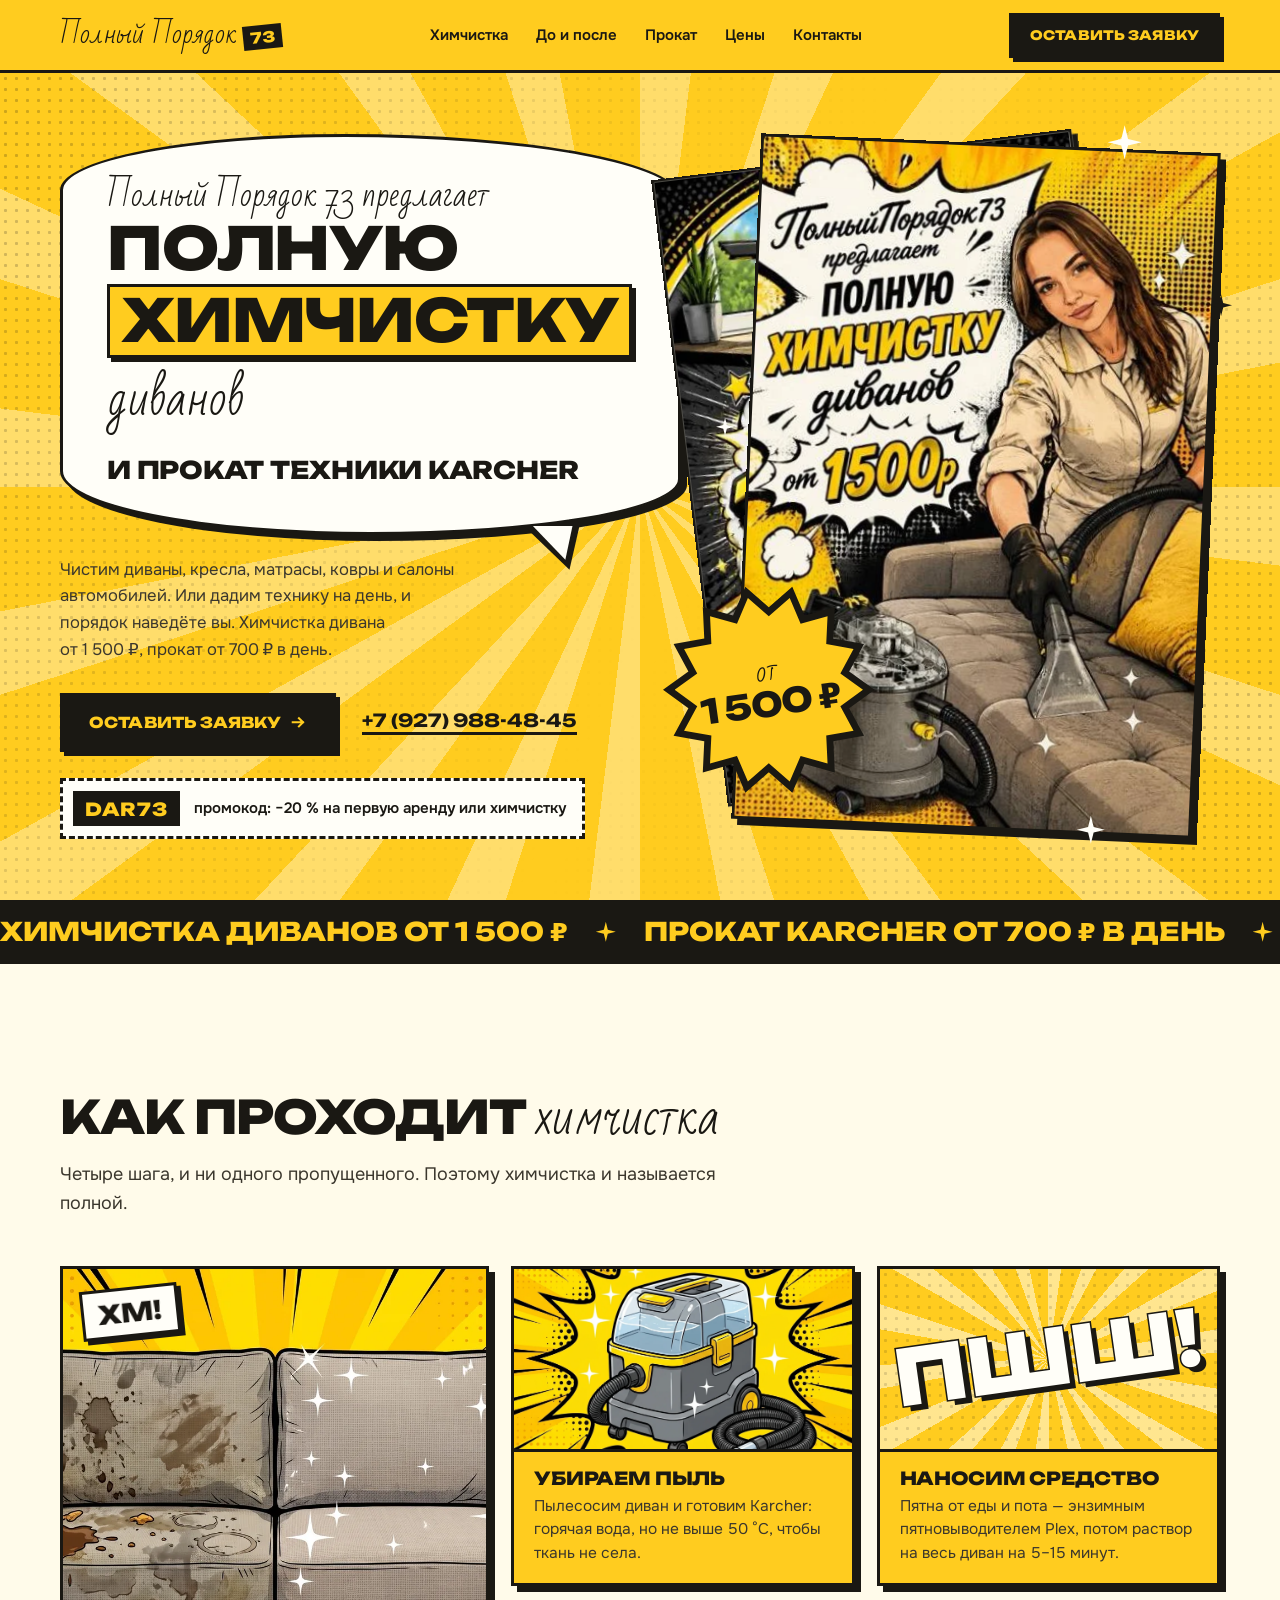
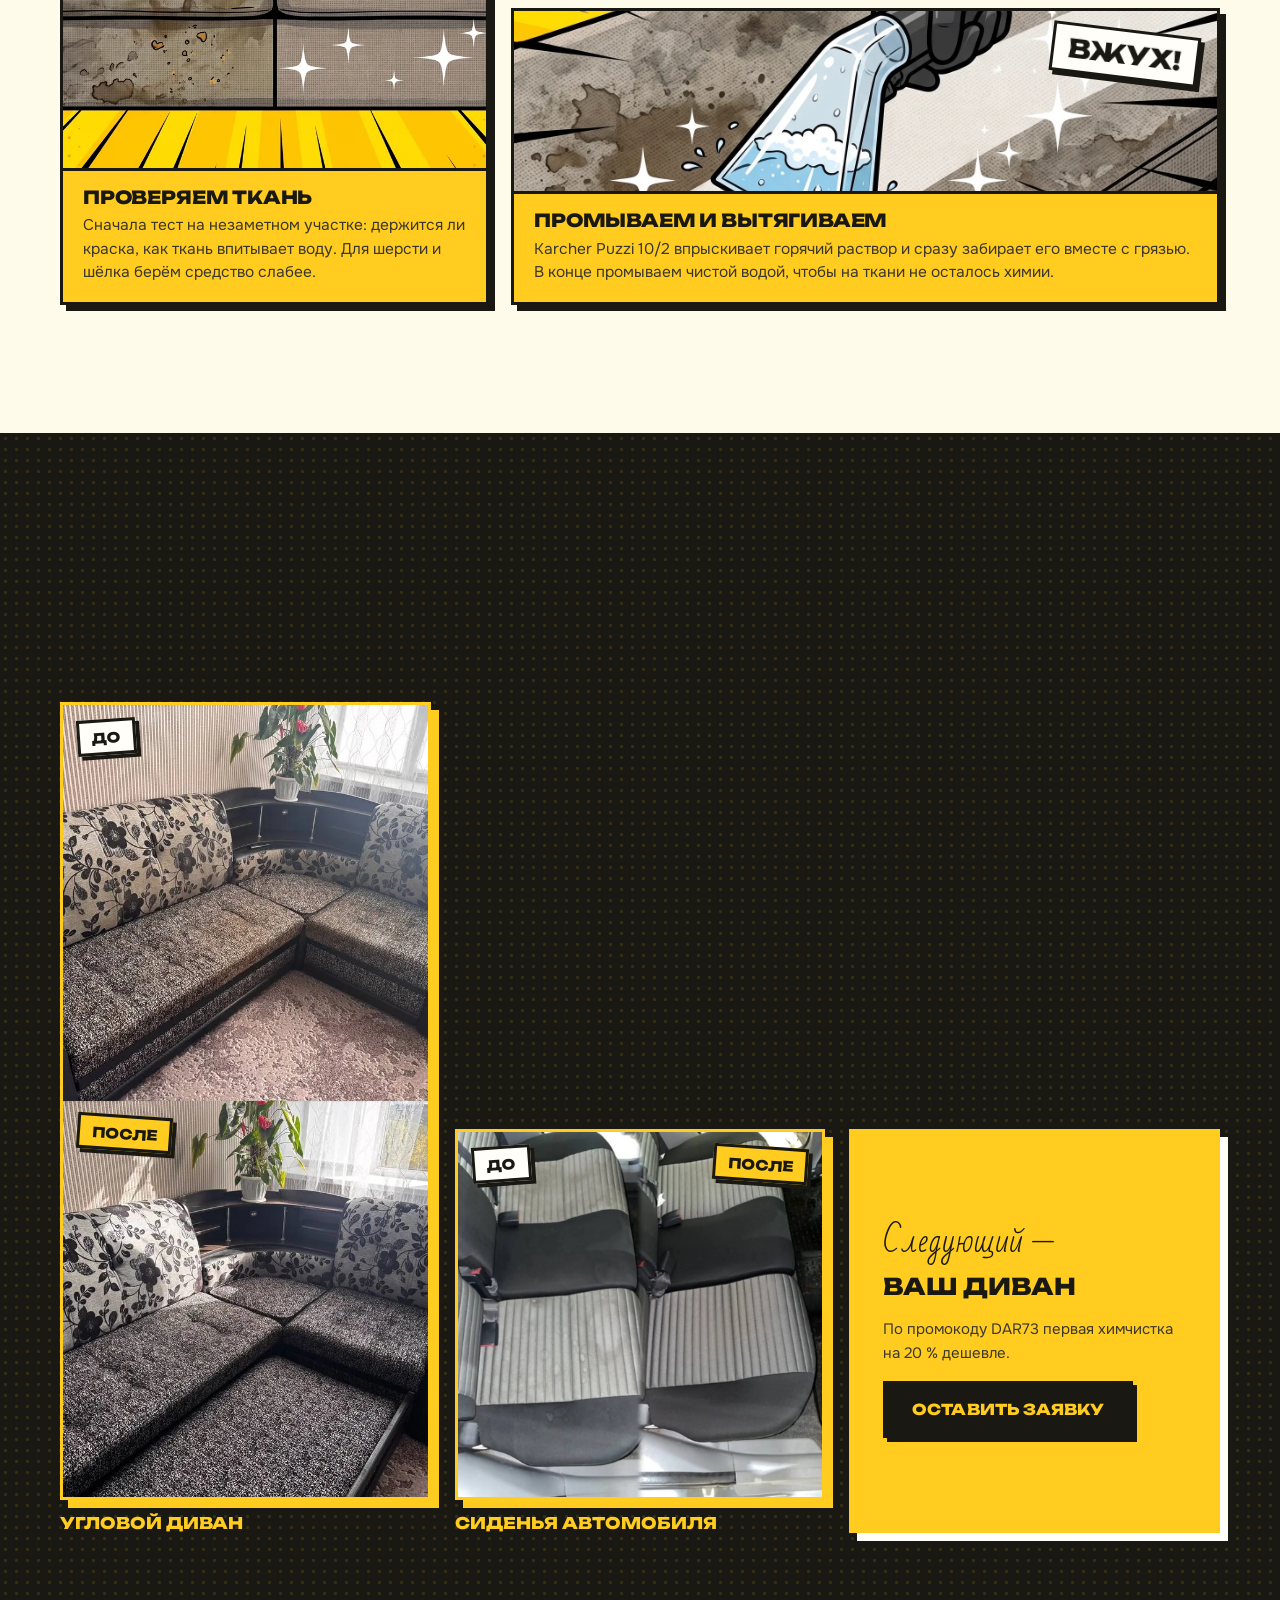
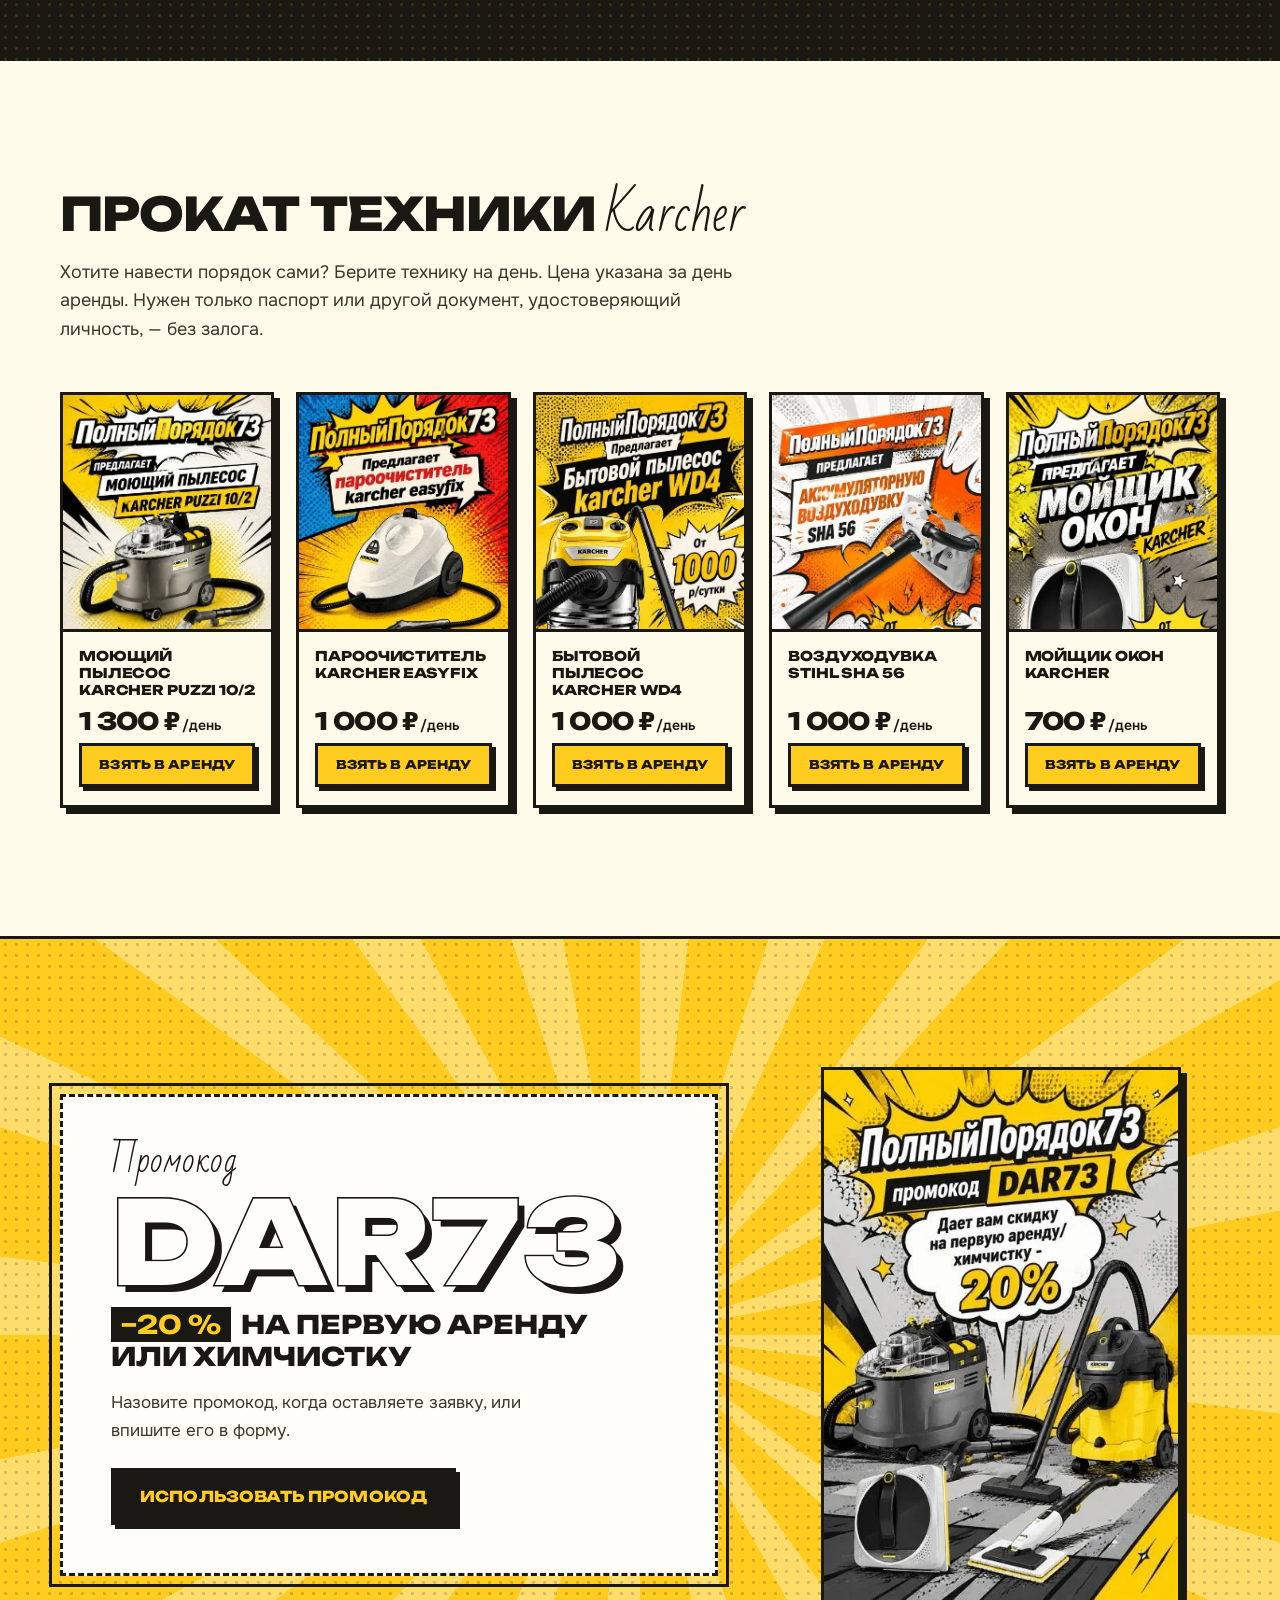
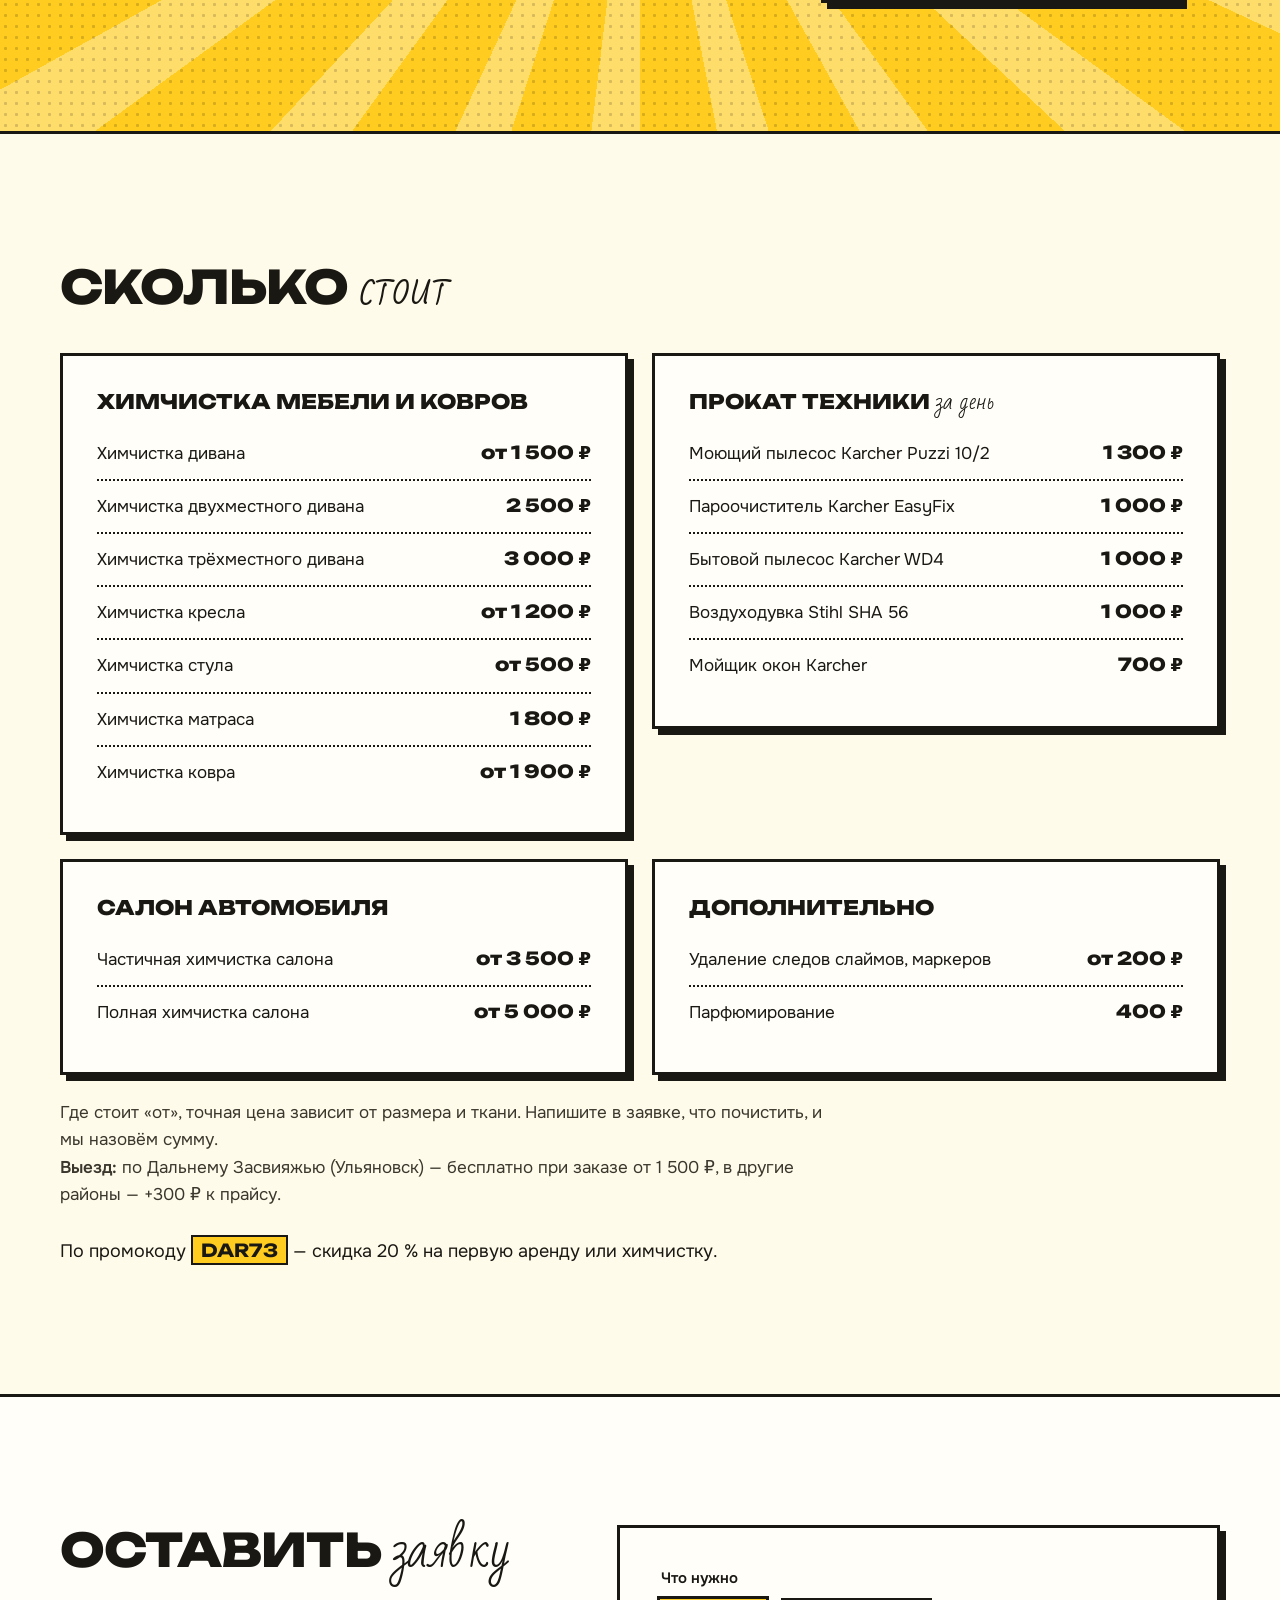
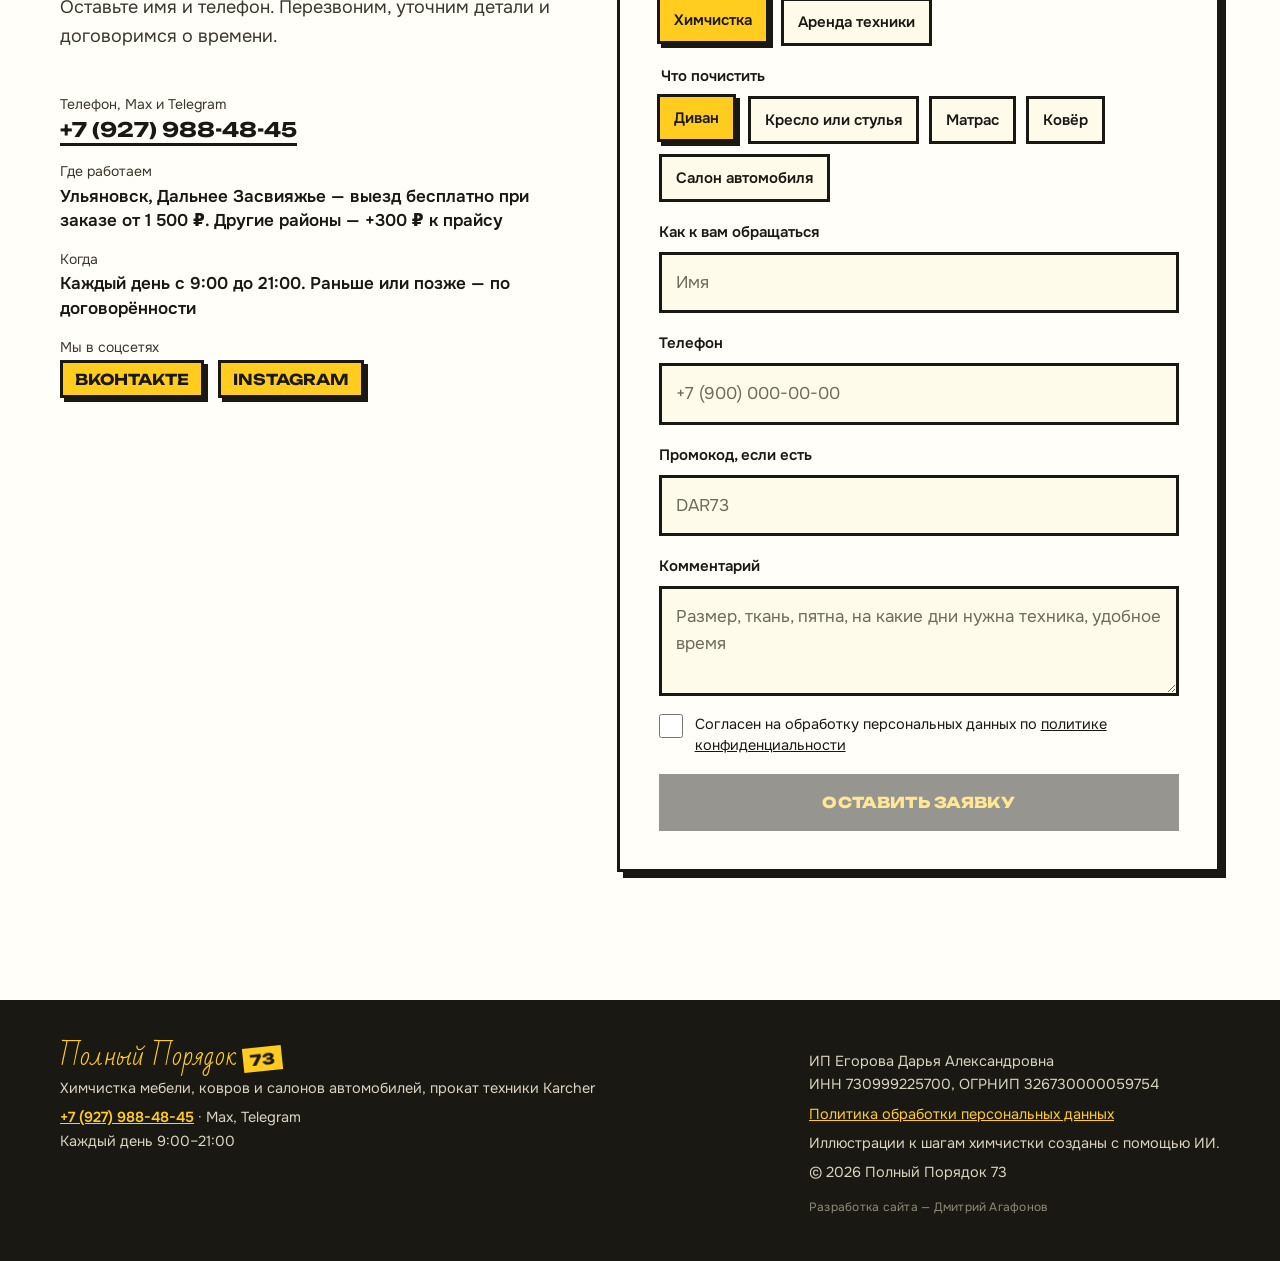
==== commit c6f0d647: "Проект 00 — Полный Порядок 73: строка «Разработка сайта — Дмитрий Агафонов» в подвале, версия v9 Co-" ====
--- a/index.html
+++ b/index.html
@@ -14,7 +14,7 @@
 <meta property="og:locale" content="ru_RU">
 <link rel="preload" href="fonts/unbounded-700-cyr.woff2" as="font" type="font/woff2" crossorigin>
 <link rel="preload" href="fonts/badscript-cyr.woff2" as="font" type="font/woff2" crossorigin>
-<link rel="stylesheet" href="css/style.css?v=8">
+<link rel="stylesheet" href="css/style.css?v=9">
 <script type="application/ld+json">
 {"@context":"https://schema.org","@type":"LocalBusiness","name":"Полный Порядок 73","description":"Химчистка диванов, кресел, матрасов, ковров и салонов автомобилей, прокат техники Karcher","legalName":"ИП Егорова Дарья Александровна","taxID":"730999225700","priceRange":"200–5000 ₽","telephone":"+79279884845","openingHours":"Mo-Su 09:00-21:00","areaServed":"Ульяновск","address":{"@type":"PostalAddress","addressLocality":"Ульяновск","addressRegion":"Ульяновская область","addressCountry":"RU"},"sameAs":["https://vk.ru/id43137948"],"image":"img/afisha.jpg"}
 </script>
@@ -400,6 +400,7 @@
       <p><a href="politika.html">Политика обработки персональных данных</a></p>
       <p>Иллюстрации к шагам химчистки созданы с помощью ИИ.</p>
       <p>© 2026 Полный Порядок 73</p>
+      <p class="foot__dev">Разработка сайта — Дмитрий Агафонов</p>
     </div>
   </div>
 </footer>
@@ -411,6 +412,6 @@
   <button class="zoom__x" type="button" data-zoom-close aria-label="Закрыть">×</button>
 </dialog>
 
-<script src="js/site.js?v=8" defer></script>
+<script src="js/site.js?v=9" defer></script>
 </body>
 </html>
--- a/css/style.css
+++ b/css/style.css
@@ -369,3 +369,6 @@
   .foot{padding-bottom:calc(110px + env(safe-area-inset-bottom,0px))}
 }
 .foot .todo{background:none;color:var(--sun)!important;outline-color:var(--sun)}
+
+/* строка автора сайта — тонко и приглушённо */
+.foot .foot__dev{margin-top:14px;font-size:12px;letter-spacing:.02em;color:#8f8a7a}
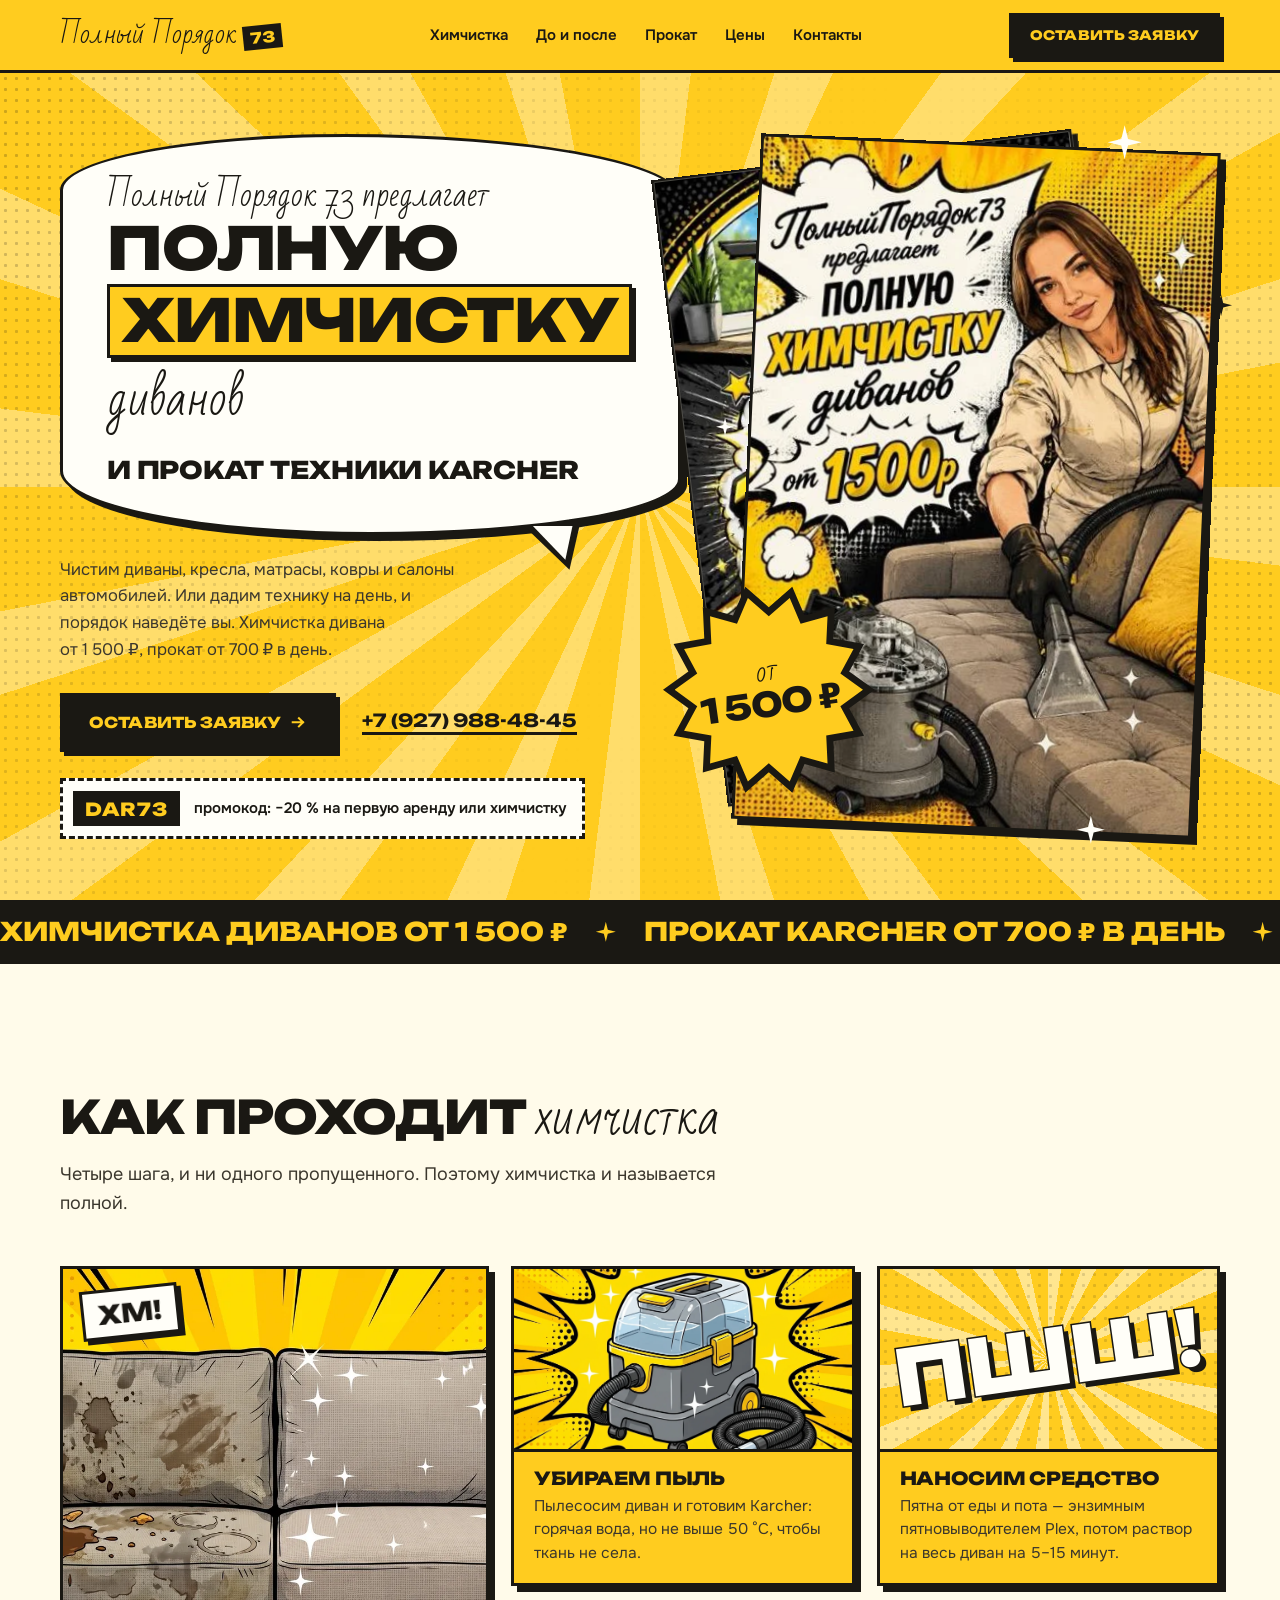
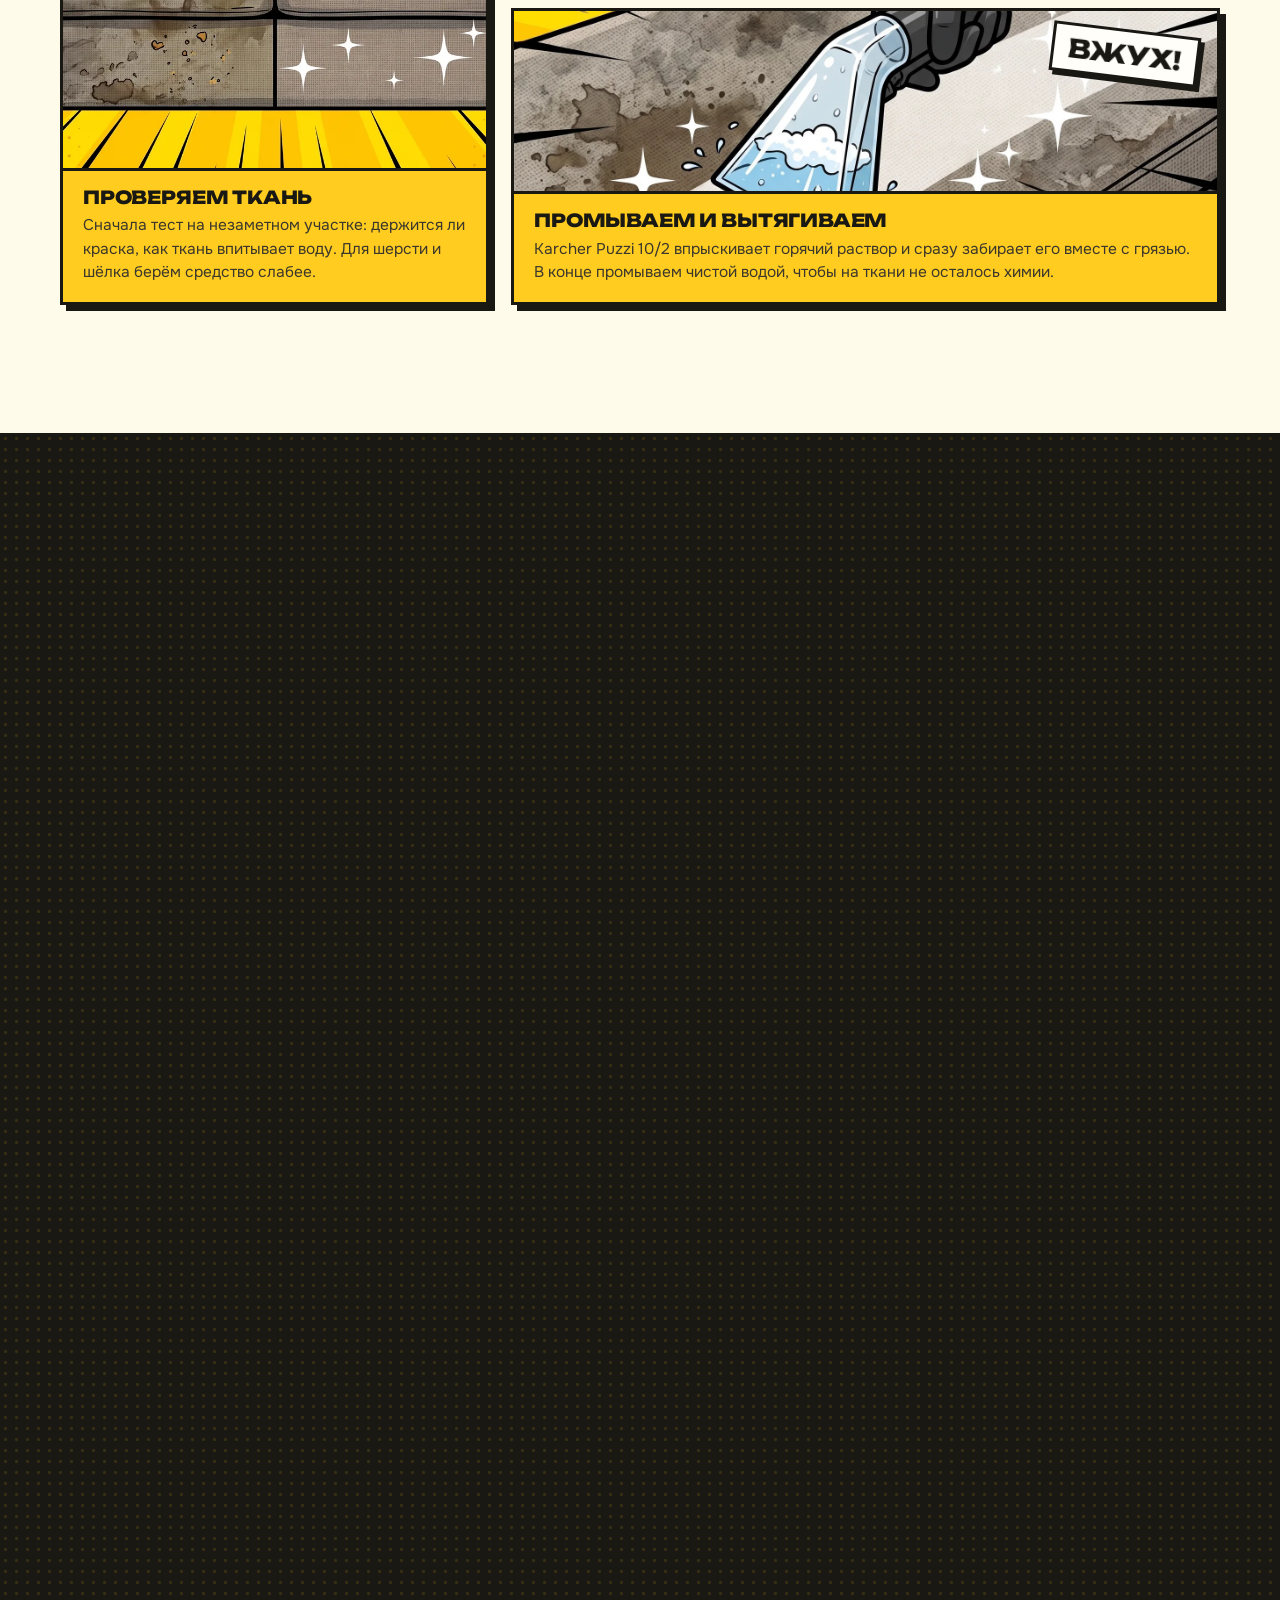
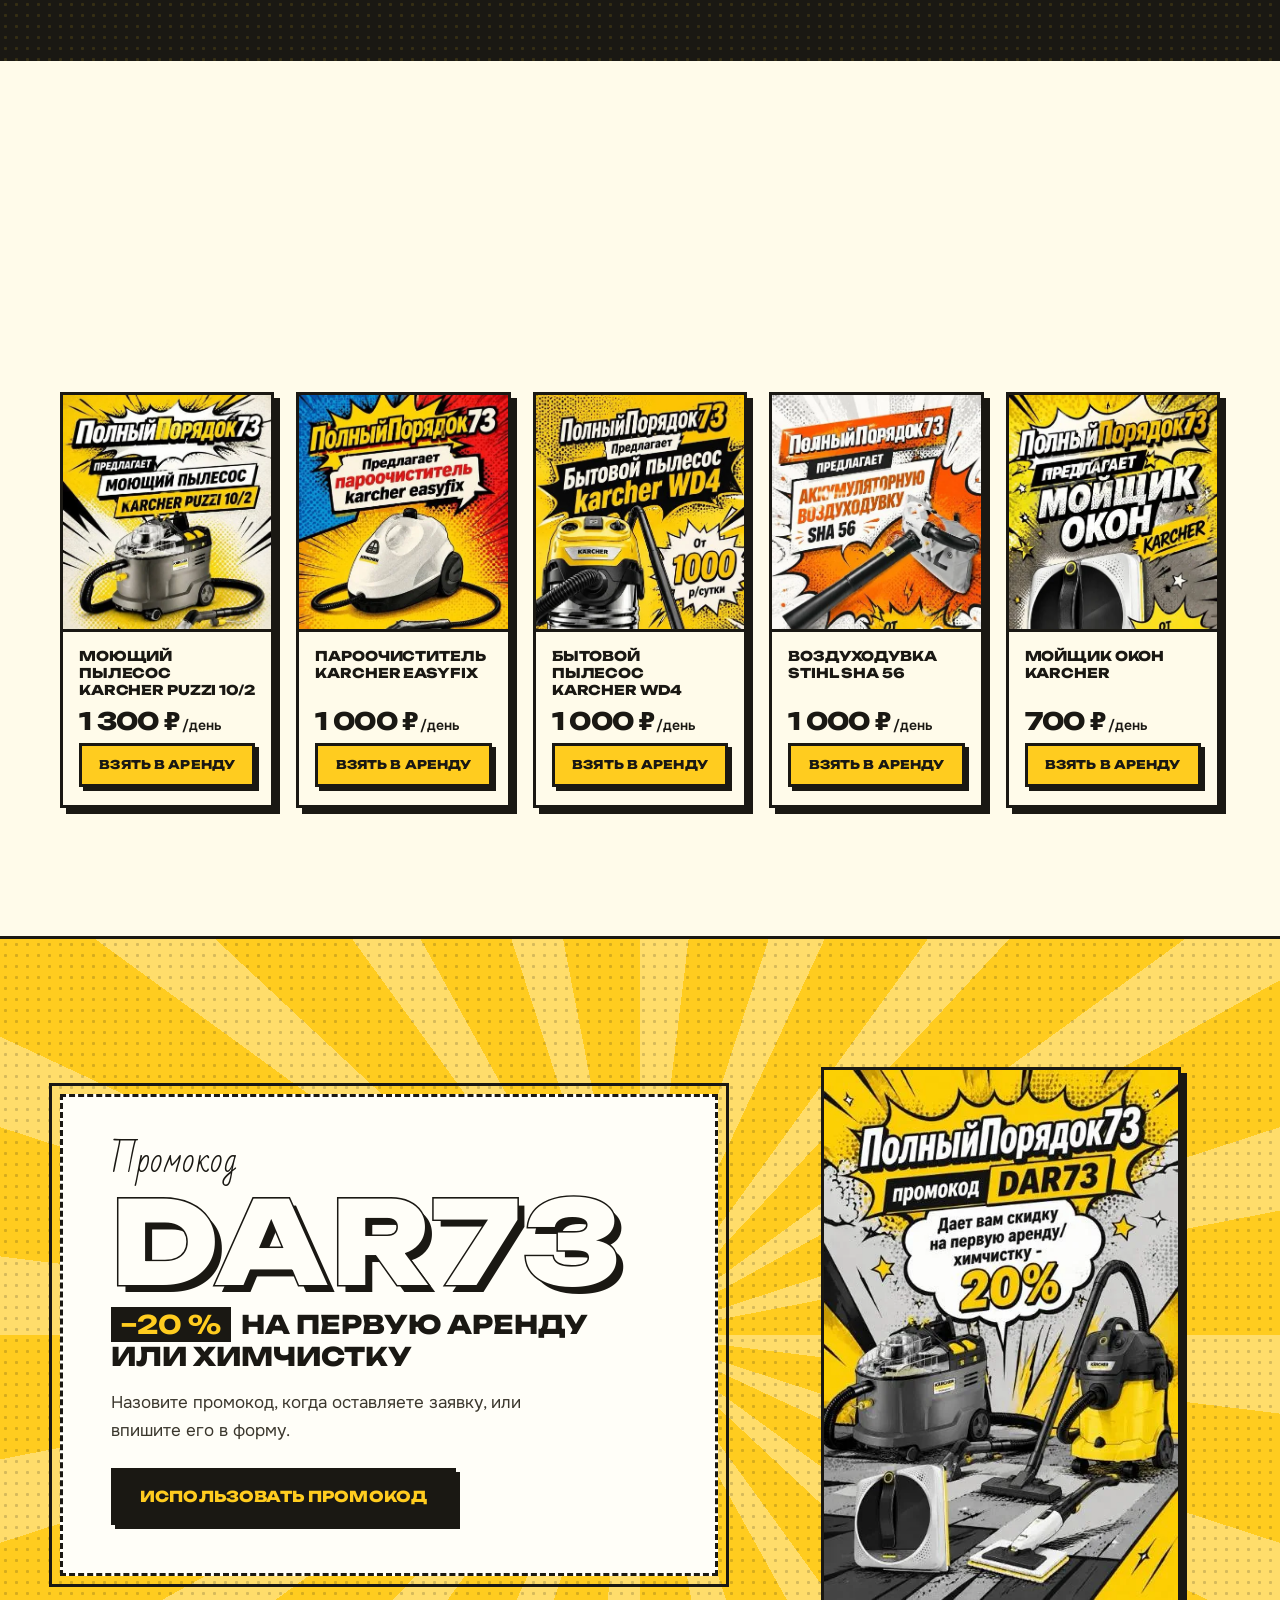
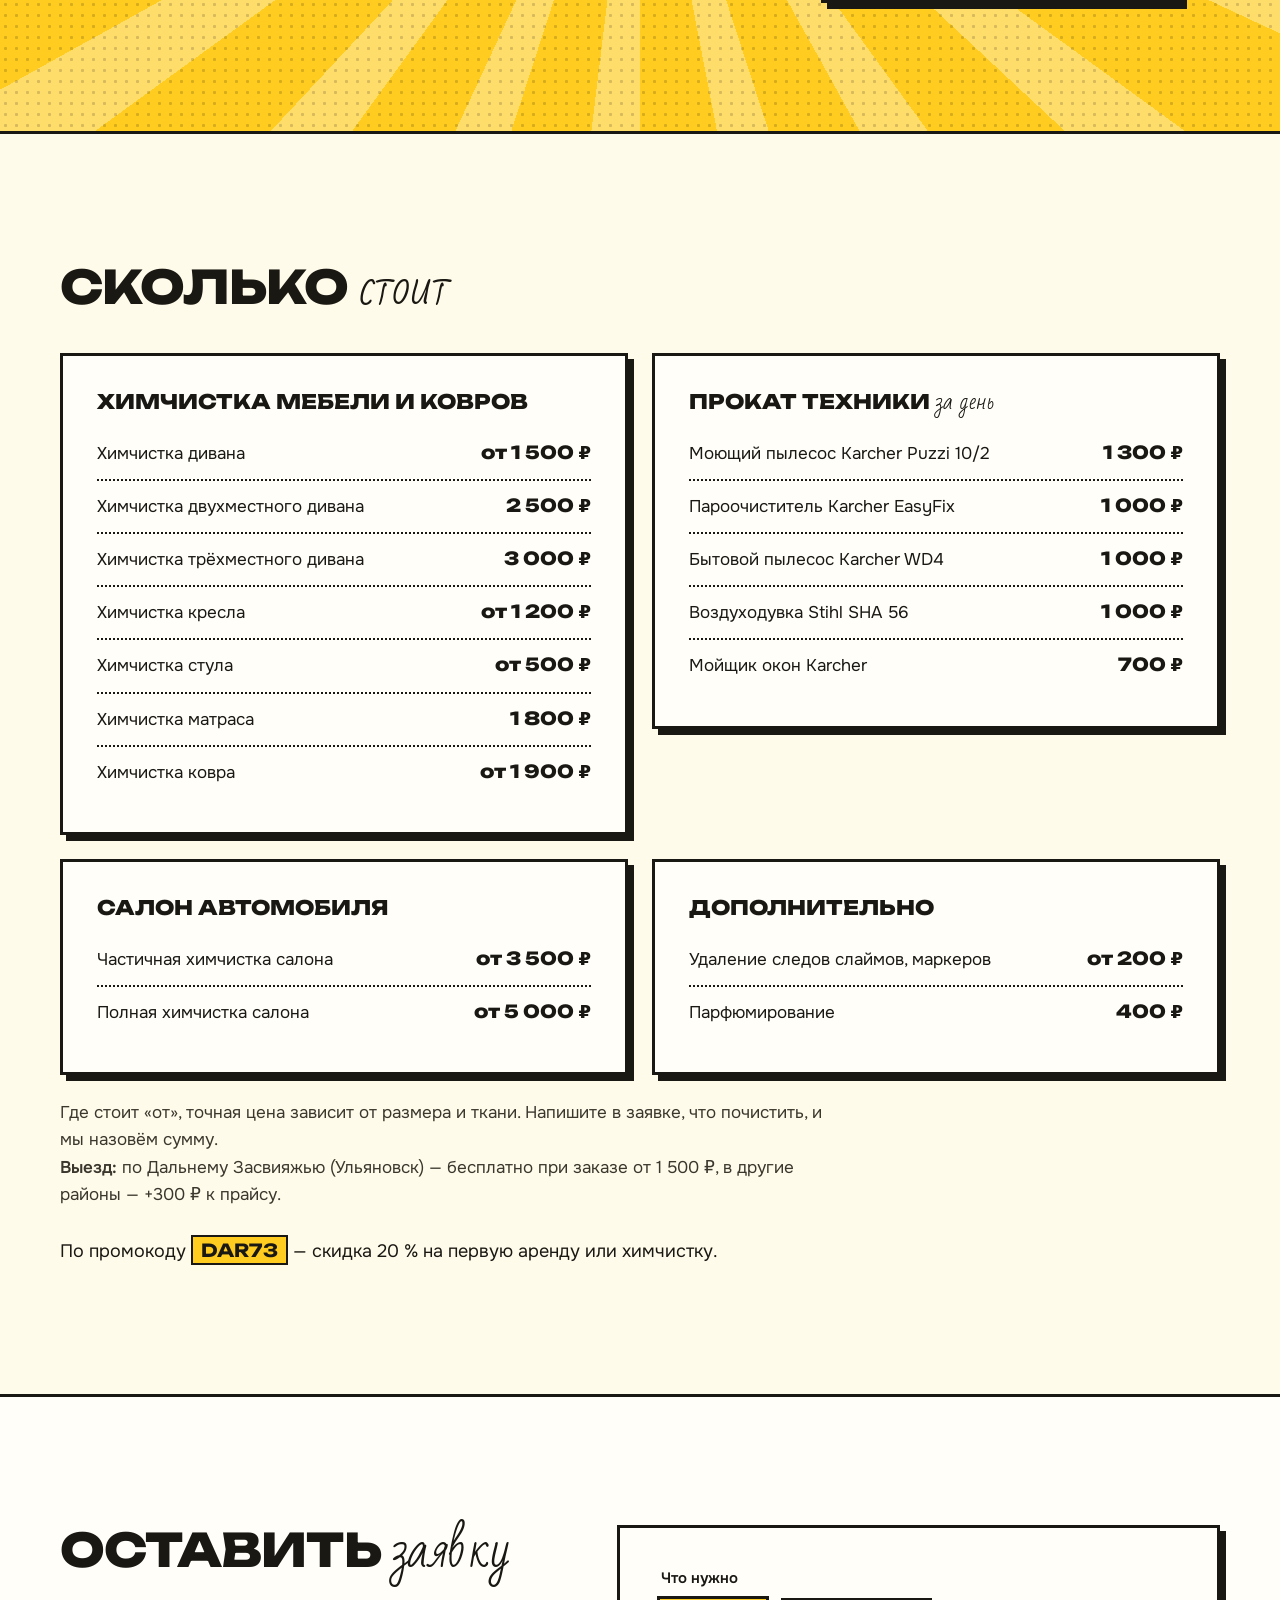
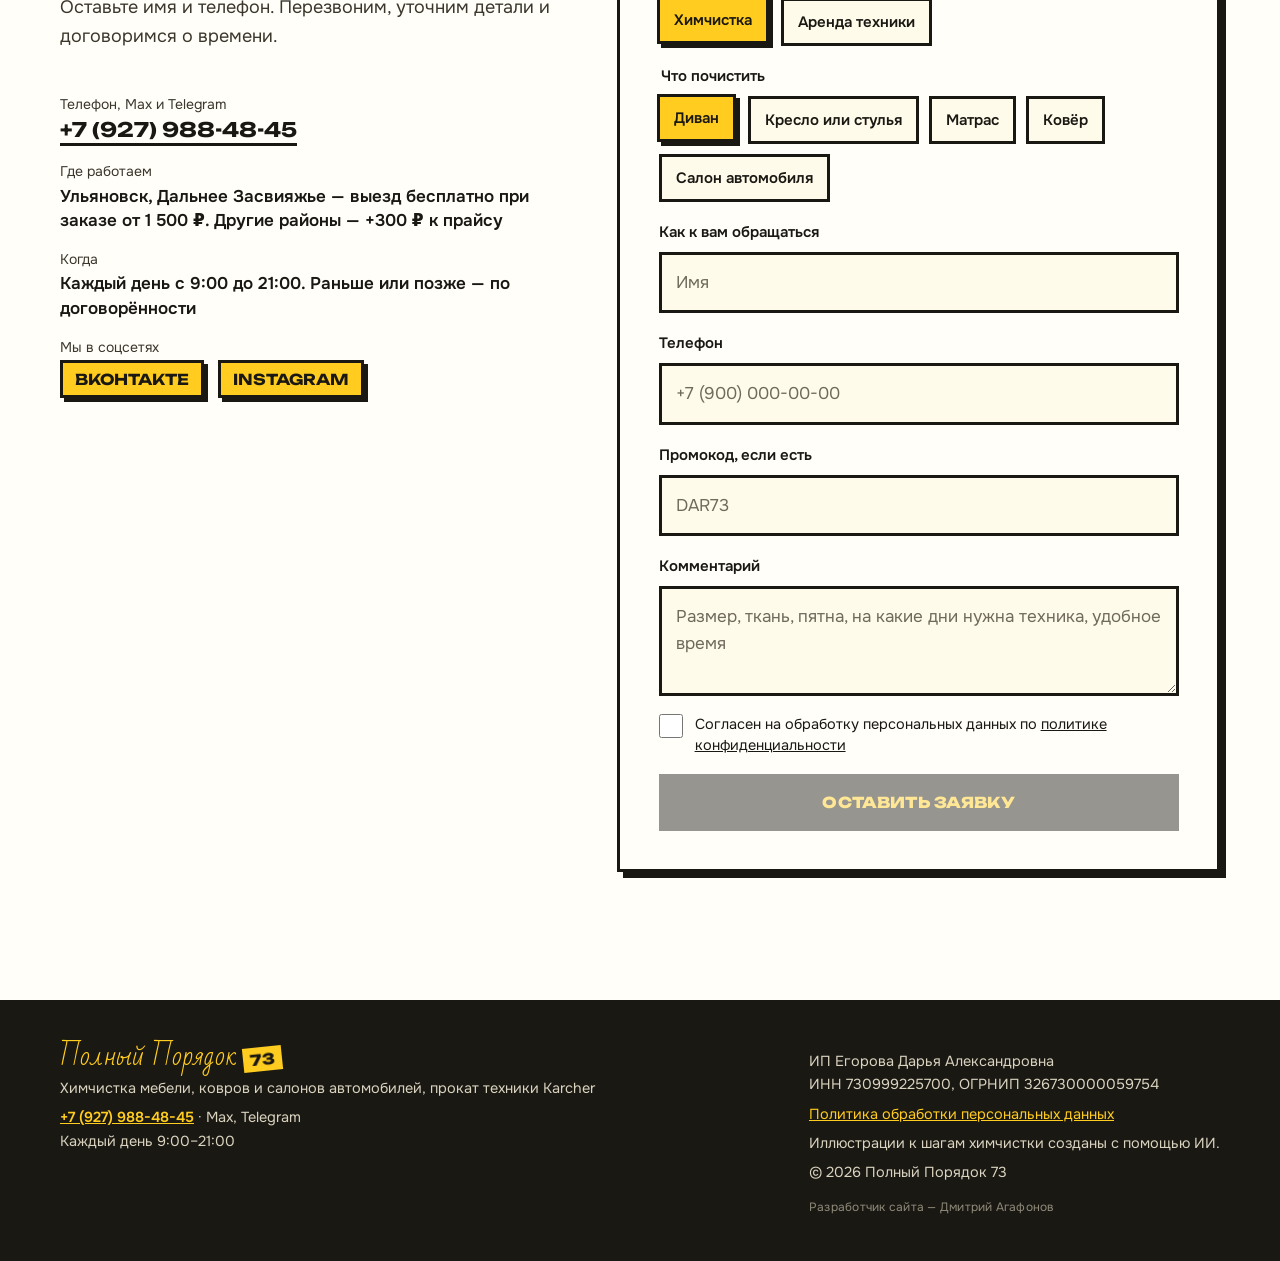
==== commit 4596a41b: "Проект 00 — Полный Порядок 73: «Разработчик сайта» в подвале, версия v10 Co-Authored-By: Claude Opus" ====
--- a/index.html
+++ b/index.html
@@ -14,7 +14,7 @@
 <meta property="og:locale" content="ru_RU">
 <link rel="preload" href="fonts/unbounded-700-cyr.woff2" as="font" type="font/woff2" crossorigin>
 <link rel="preload" href="fonts/badscript-cyr.woff2" as="font" type="font/woff2" crossorigin>
-<link rel="stylesheet" href="css/style.css?v=9">
+<link rel="stylesheet" href="css/style.css?v=10">
 <script type="application/ld+json">
 {"@context":"https://schema.org","@type":"LocalBusiness","name":"Полный Порядок 73","description":"Химчистка диванов, кресел, матрасов, ковров и салонов автомобилей, прокат техники Karcher","legalName":"ИП Егорова Дарья Александровна","taxID":"730999225700","priceRange":"200–5000 ₽","telephone":"+79279884845","openingHours":"Mo-Su 09:00-21:00","areaServed":"Ульяновск","address":{"@type":"PostalAddress","addressLocality":"Ульяновск","addressRegion":"Ульяновская область","addressCountry":"RU"},"sameAs":["https://vk.ru/id43137948"],"image":"img/afisha.jpg"}
 </script>
@@ -400,7 +400,7 @@
       <p><a href="politika.html">Политика обработки персональных данных</a></p>
       <p>Иллюстрации к шагам химчистки созданы с помощью ИИ.</p>
       <p>© 2026 Полный Порядок 73</p>
-      <p class="foot__dev">Разработка сайта — Дмитрий Агафонов</p>
+      <p class="foot__dev">Разработчик сайта — Дмитрий Агафонов</p>
     </div>
   </div>
 </footer>
@@ -412,6 +412,6 @@
   <button class="zoom__x" type="button" data-zoom-close aria-label="Закрыть">×</button>
 </dialog>
 
-<script src="js/site.js?v=9" defer></script>
+<script src="js/site.js?v=10" defer></script>
 </body>
 </html>
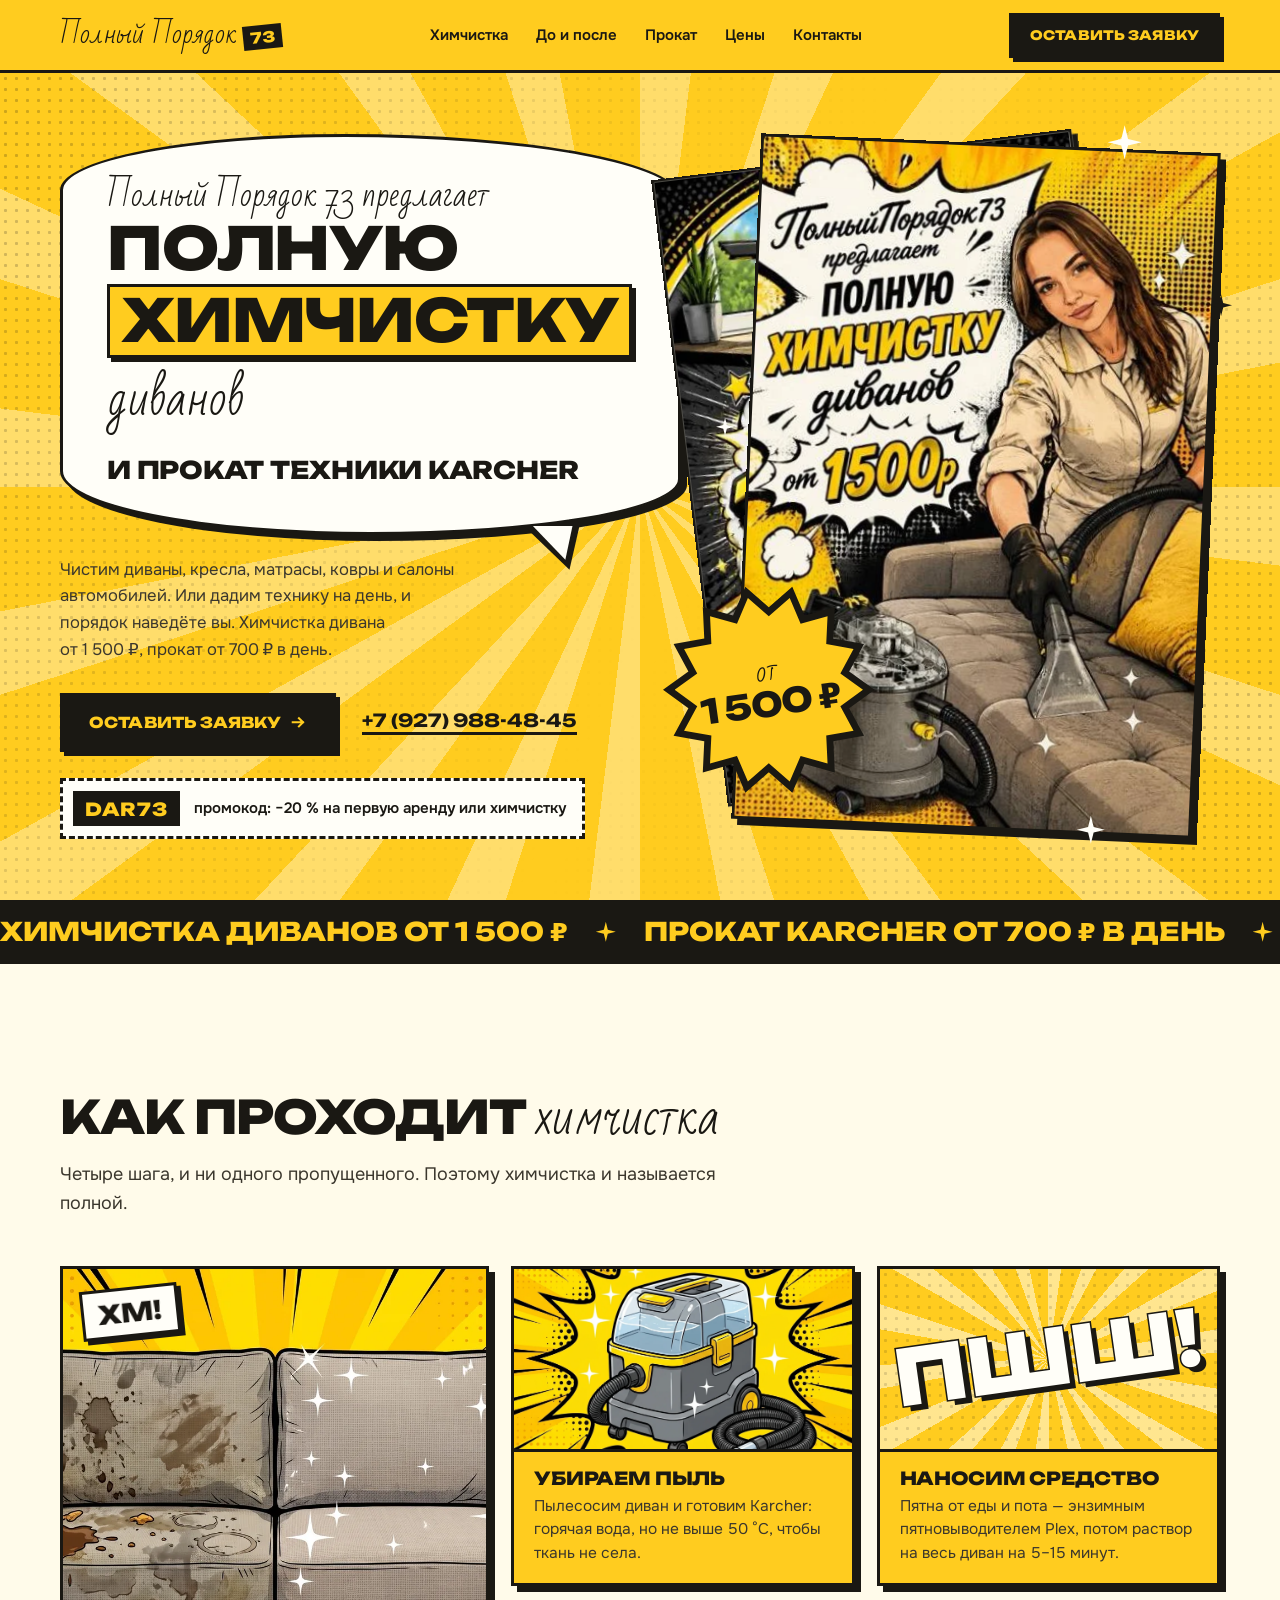
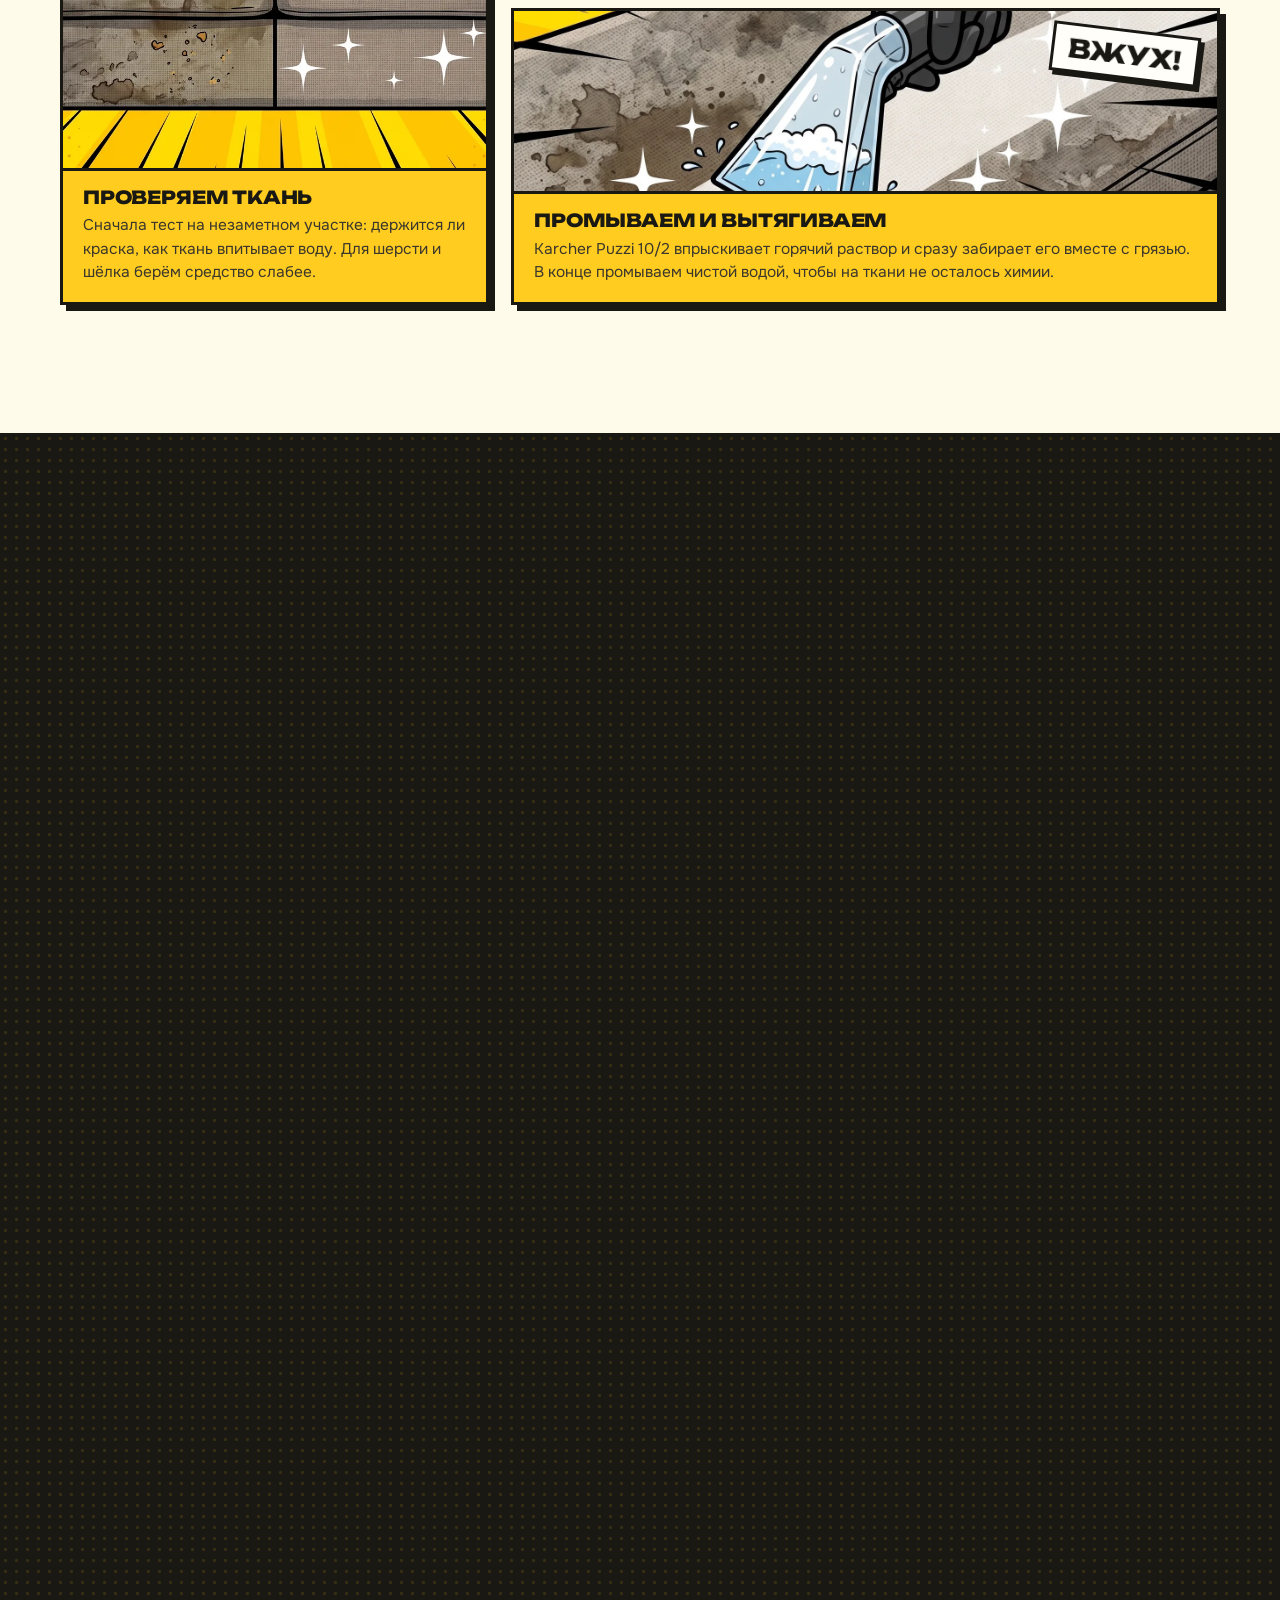
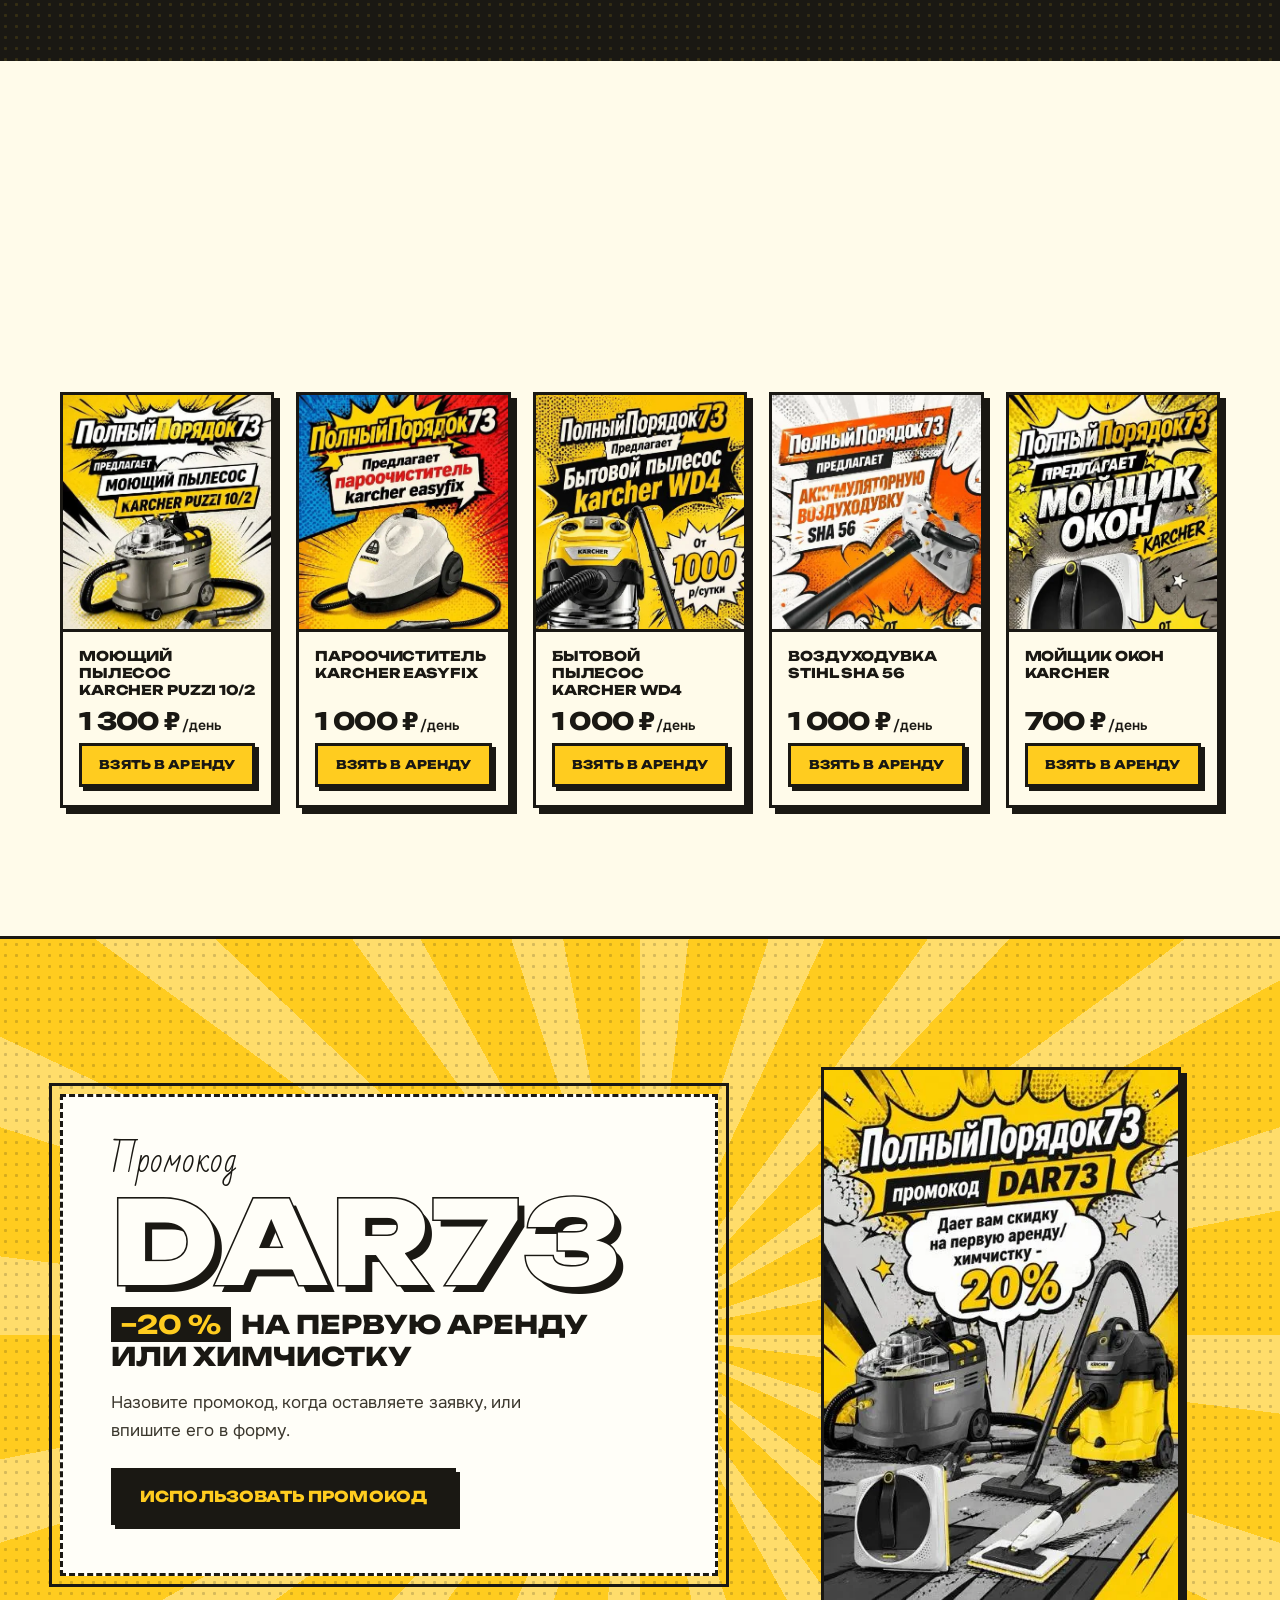
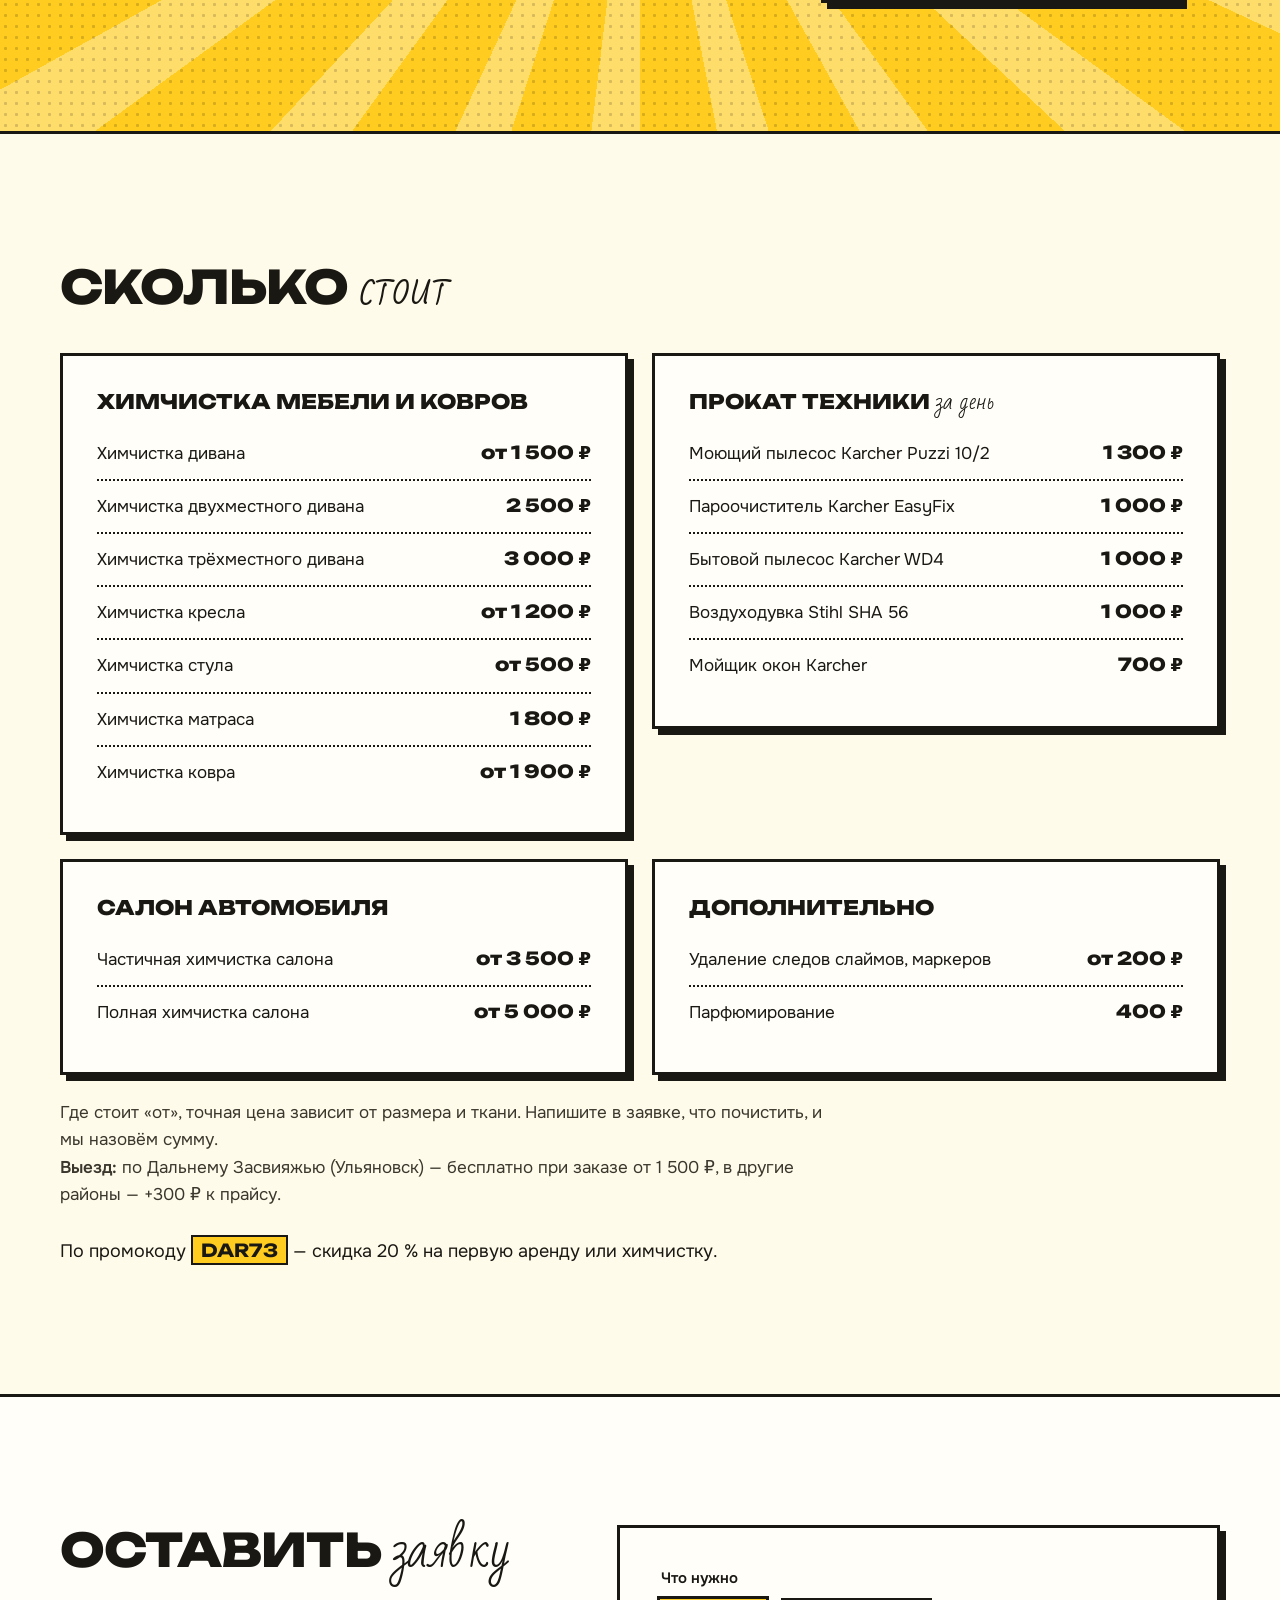
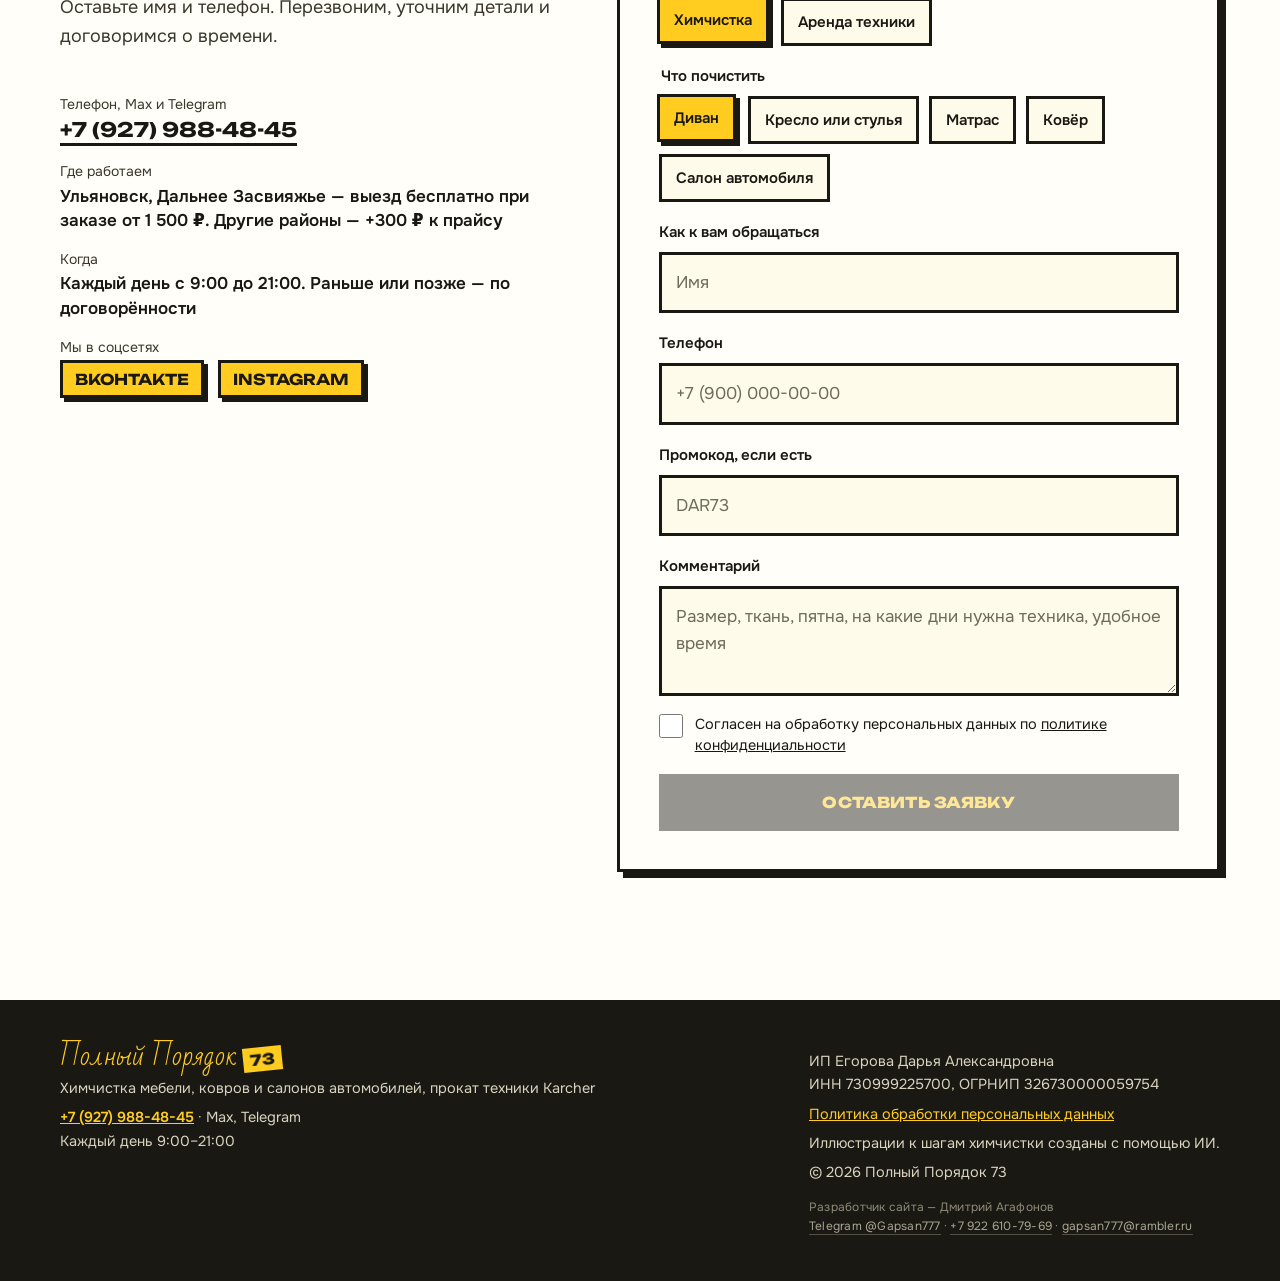
==== commit 170427d4: "Проект 00 — Полный Порядок 73: контакты разработчика в подвале (Telegram, телефон, почта), версия v1" ====
--- a/index.html
+++ b/index.html
@@ -14,7 +14,7 @@
 <meta property="og:locale" content="ru_RU">
 <link rel="preload" href="fonts/unbounded-700-cyr.woff2" as="font" type="font/woff2" crossorigin>
 <link rel="preload" href="fonts/badscript-cyr.woff2" as="font" type="font/woff2" crossorigin>
-<link rel="stylesheet" href="css/style.css?v=10">
+<link rel="stylesheet" href="css/style.css?v=11">
 <script type="application/ld+json">
 {"@context":"https://schema.org","@type":"LocalBusiness","name":"Полный Порядок 73","description":"Химчистка диванов, кресел, матрасов, ковров и салонов автомобилей, прокат техники Karcher","legalName":"ИП Егорова Дарья Александровна","taxID":"730999225700","priceRange":"200–5000 ₽","telephone":"+79279884845","openingHours":"Mo-Su 09:00-21:00","areaServed":"Ульяновск","address":{"@type":"PostalAddress","addressLocality":"Ульяновск","addressRegion":"Ульяновская область","addressCountry":"RU"},"sameAs":["https://vk.ru/id43137948"],"image":"img/afisha.jpg"}
 </script>
@@ -400,7 +400,7 @@
       <p><a href="politika.html">Политика обработки персональных данных</a></p>
       <p>Иллюстрации к шагам химчистки созданы с помощью ИИ.</p>
       <p>© 2026 Полный Порядок 73</p>
-      <p class="foot__dev">Разработчик сайта — Дмитрий Агафонов</p>
+      <p class="foot__dev">Разработчик сайта — Дмитрий Агафонов<br><a href="https://t.me/Gapsan777" target="_blank" rel="noopener">Telegram @Gapsan777</a> · <a href="tel:+79226107969">+7 922 610-79-69</a> · <a href="mailto:gapsan777@rambler.ru">gapsan777@rambler.ru</a></p>
     </div>
   </div>
 </footer>
@@ -412,6 +412,6 @@
   <button class="zoom__x" type="button" data-zoom-close aria-label="Закрыть">×</button>
 </dialog>
 
-<script src="js/site.js?v=10" defer></script>
+<script src="js/site.js?v=11" defer></script>
 </body>
 </html>
--- a/css/style.css
+++ b/css/style.css
@@ -372,3 +372,5 @@
 
 /* строка автора сайта — тонко и приглушённо */
 .foot .foot__dev{margin-top:14px;font-size:12px;letter-spacing:.02em;color:#8f8a7a}
+.foot .foot__dev a{color:#a9a392;font-weight:400!important;text-decoration:none;border-bottom:1px solid rgba(169,163,146,.4)}
+.foot .foot__dev a:hover{color:var(--sun)}
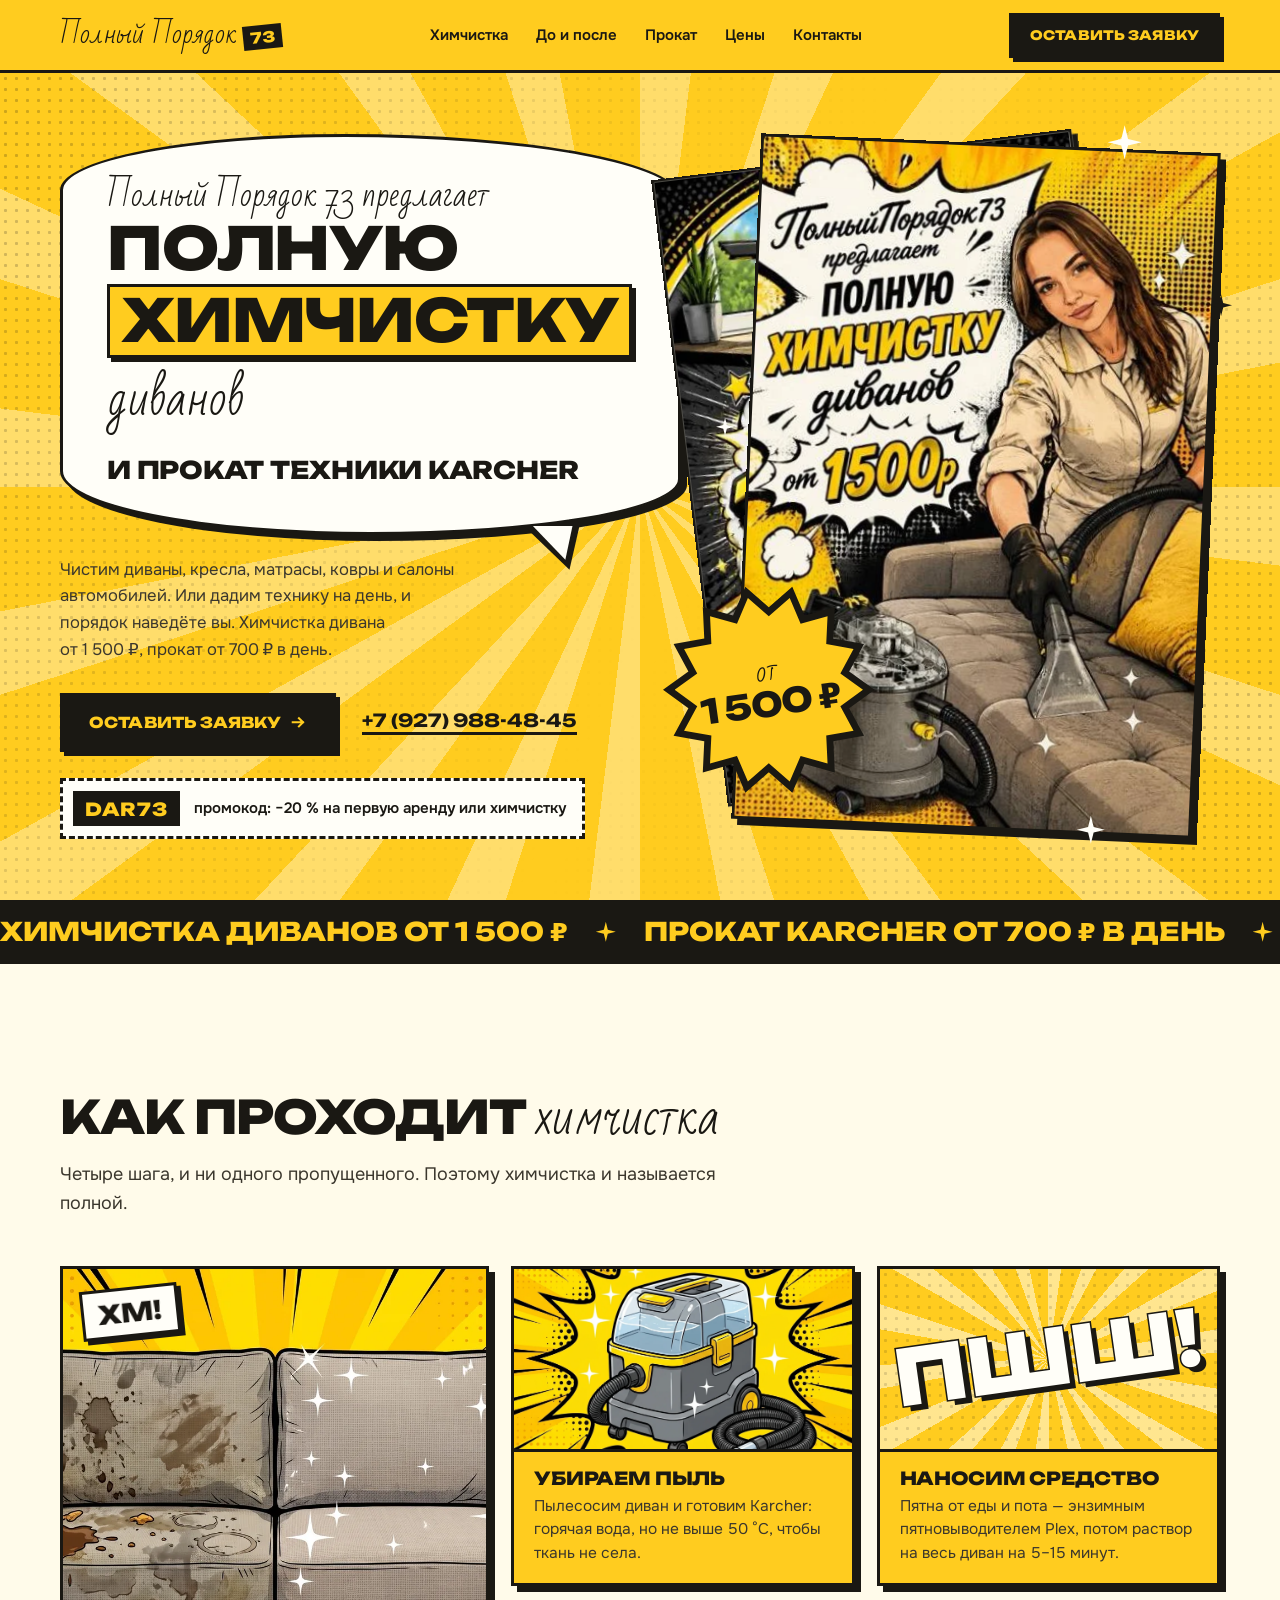
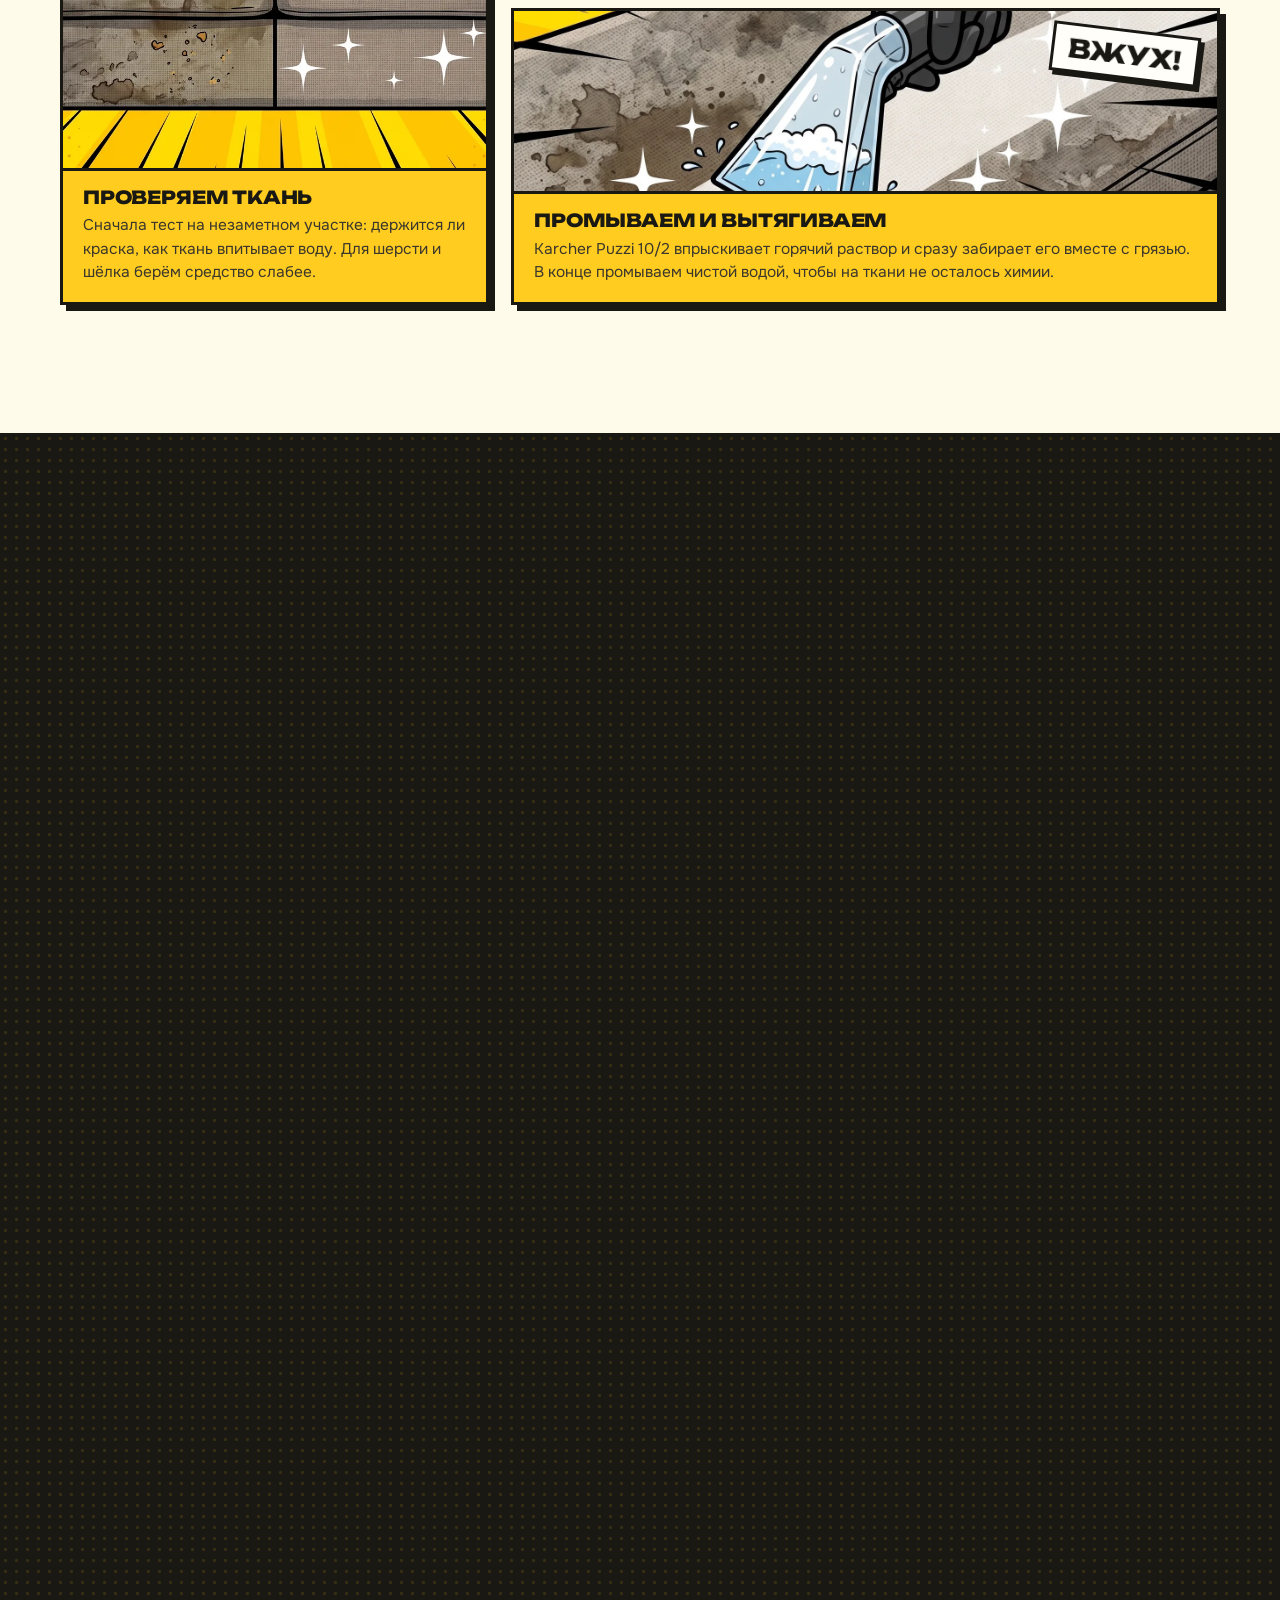
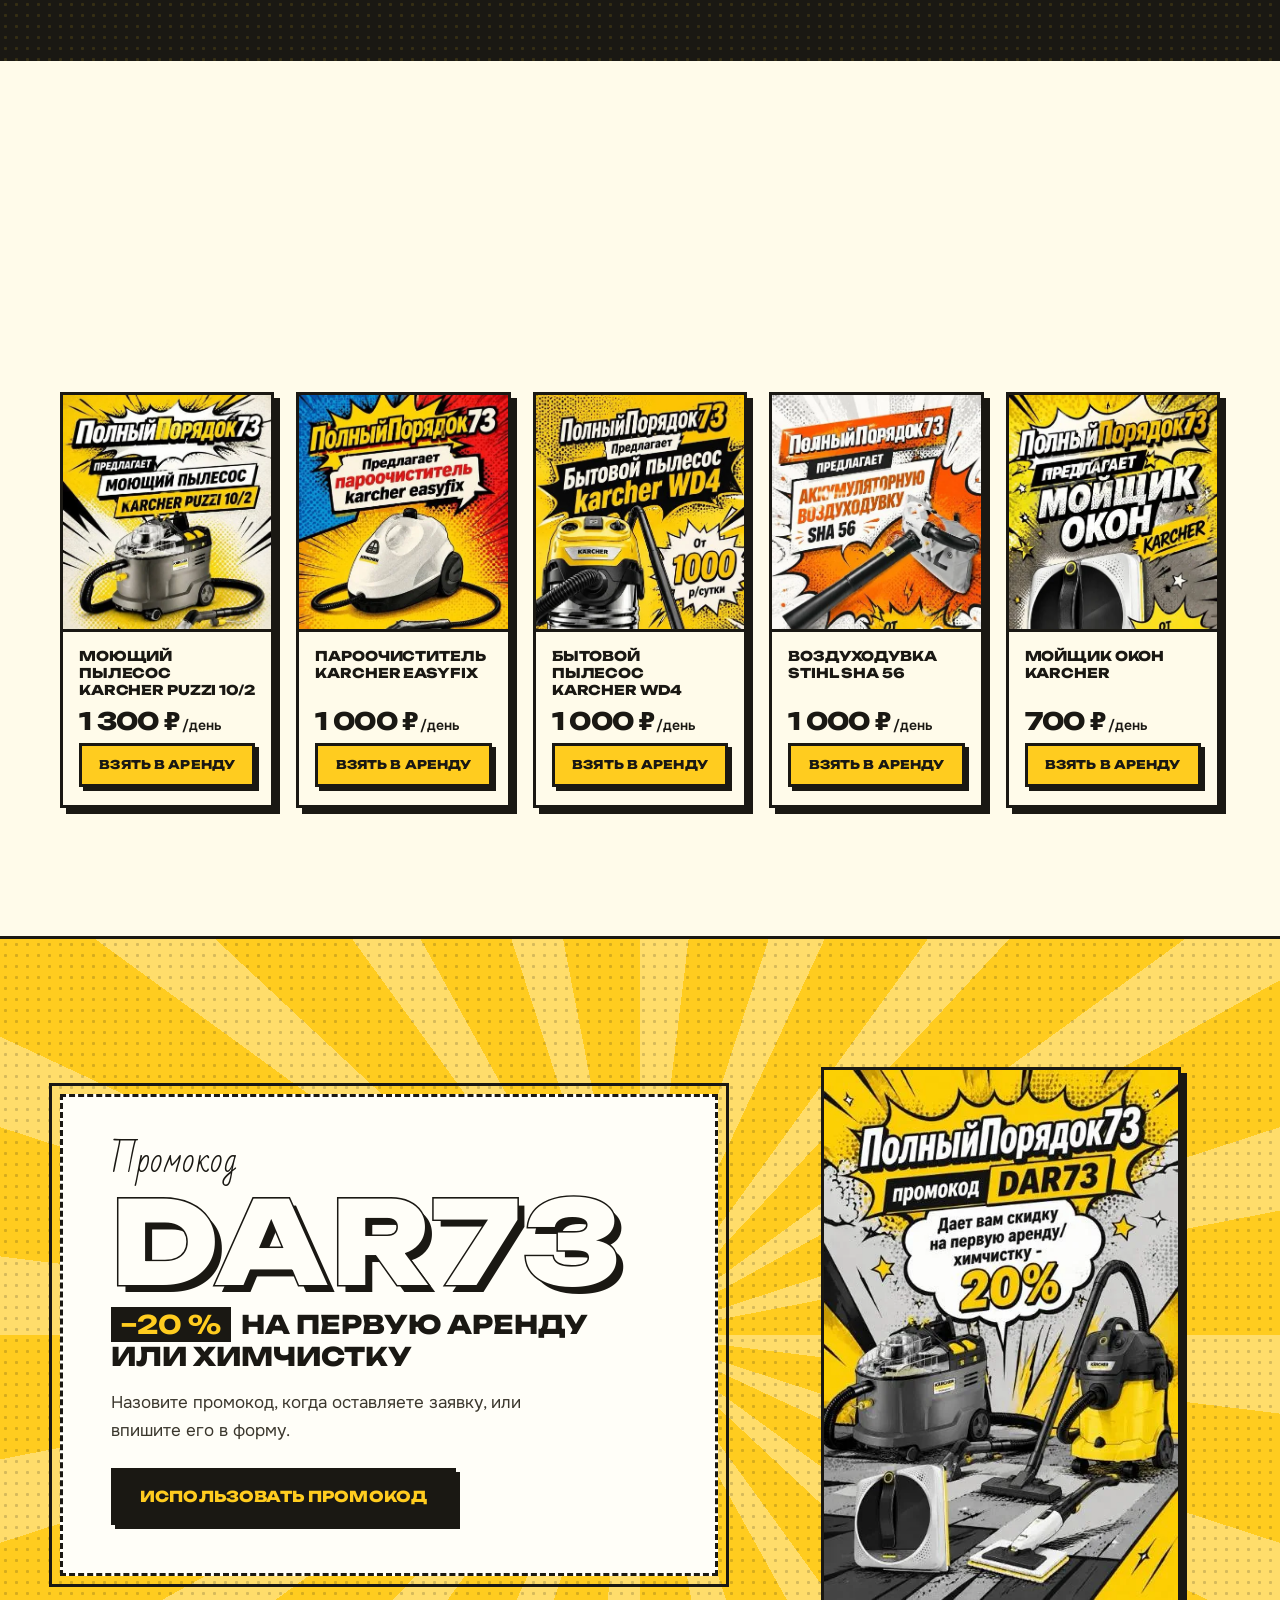
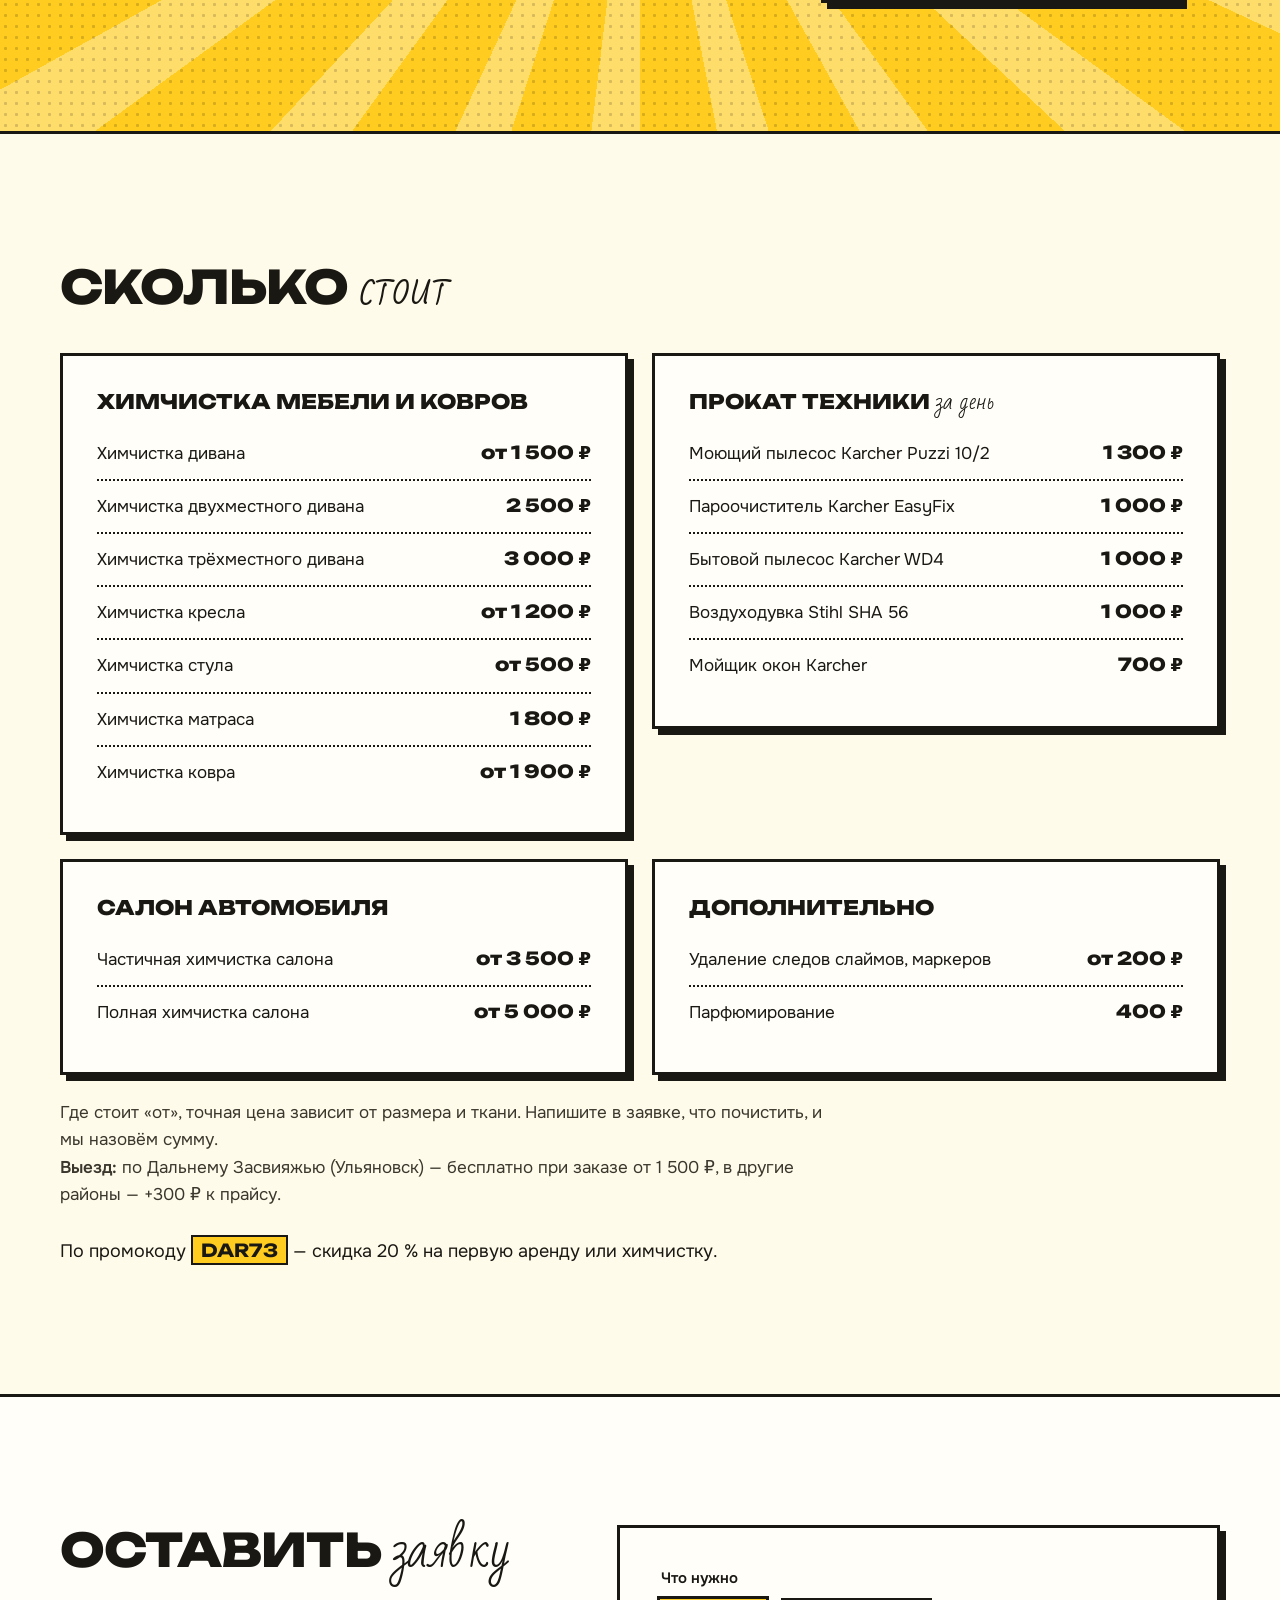
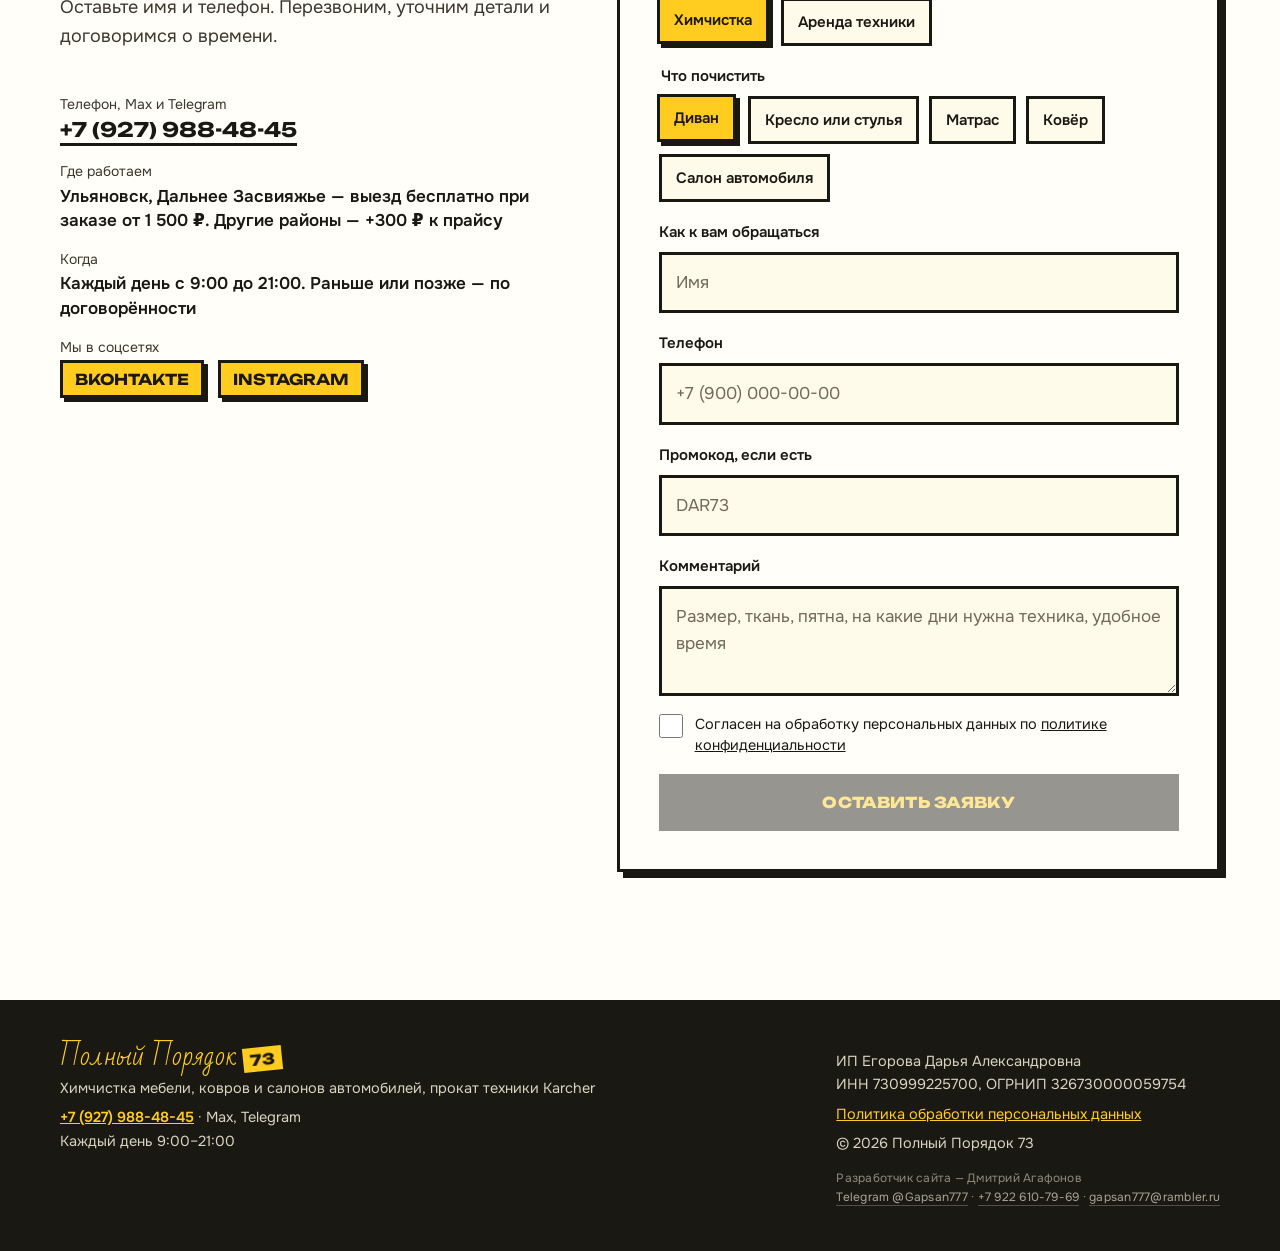
==== commit 04a2976a: "Проект 00 — Полный Порядок 73: убрана подпись про ИИ в подвале, версия v12 Co-Authored-By: Claude Op" ====
--- a/index.html
+++ b/index.html
@@ -14,7 +14,7 @@
 <meta property="og:locale" content="ru_RU">
 <link rel="preload" href="fonts/unbounded-700-cyr.woff2" as="font" type="font/woff2" crossorigin>
 <link rel="preload" href="fonts/badscript-cyr.woff2" as="font" type="font/woff2" crossorigin>
-<link rel="stylesheet" href="css/style.css?v=11">
+<link rel="stylesheet" href="css/style.css?v=12">
 <script type="application/ld+json">
 {"@context":"https://schema.org","@type":"LocalBusiness","name":"Полный Порядок 73","description":"Химчистка диванов, кресел, матрасов, ковров и салонов автомобилей, прокат техники Karcher","legalName":"ИП Егорова Дарья Александровна","taxID":"730999225700","priceRange":"200–5000 ₽","telephone":"+79279884845","openingHours":"Mo-Su 09:00-21:00","areaServed":"Ульяновск","address":{"@type":"PostalAddress","addressLocality":"Ульяновск","addressRegion":"Ульяновская область","addressCountry":"RU"},"sameAs":["https://vk.ru/id43137948"],"image":"img/afisha.jpg"}
 </script>
@@ -398,7 +398,6 @@
     <div>
       <p>ИП Егорова Дарья Александровна<br>ИНН 730999225700, ОГРНИП 326730000059754</p>
       <p><a href="politika.html">Политика обработки персональных данных</a></p>
-      <p>Иллюстрации к шагам химчистки созданы с помощью ИИ.</p>
       <p>© 2026 Полный Порядок 73</p>
       <p class="foot__dev">Разработчик сайта — Дмитрий Агафонов<br><a href="https://t.me/Gapsan777" target="_blank" rel="noopener">Telegram @Gapsan777</a> · <a href="tel:+79226107969">+7 922 610-79-69</a> · <a href="mailto:gapsan777@rambler.ru">gapsan777@rambler.ru</a></p>
     </div>
@@ -412,6 +411,6 @@
   <button class="zoom__x" type="button" data-zoom-close aria-label="Закрыть">×</button>
 </dialog>
 
-<script src="js/site.js?v=11" defer></script>
+<script src="js/site.js?v=12" defer></script>
 </body>
 </html>
